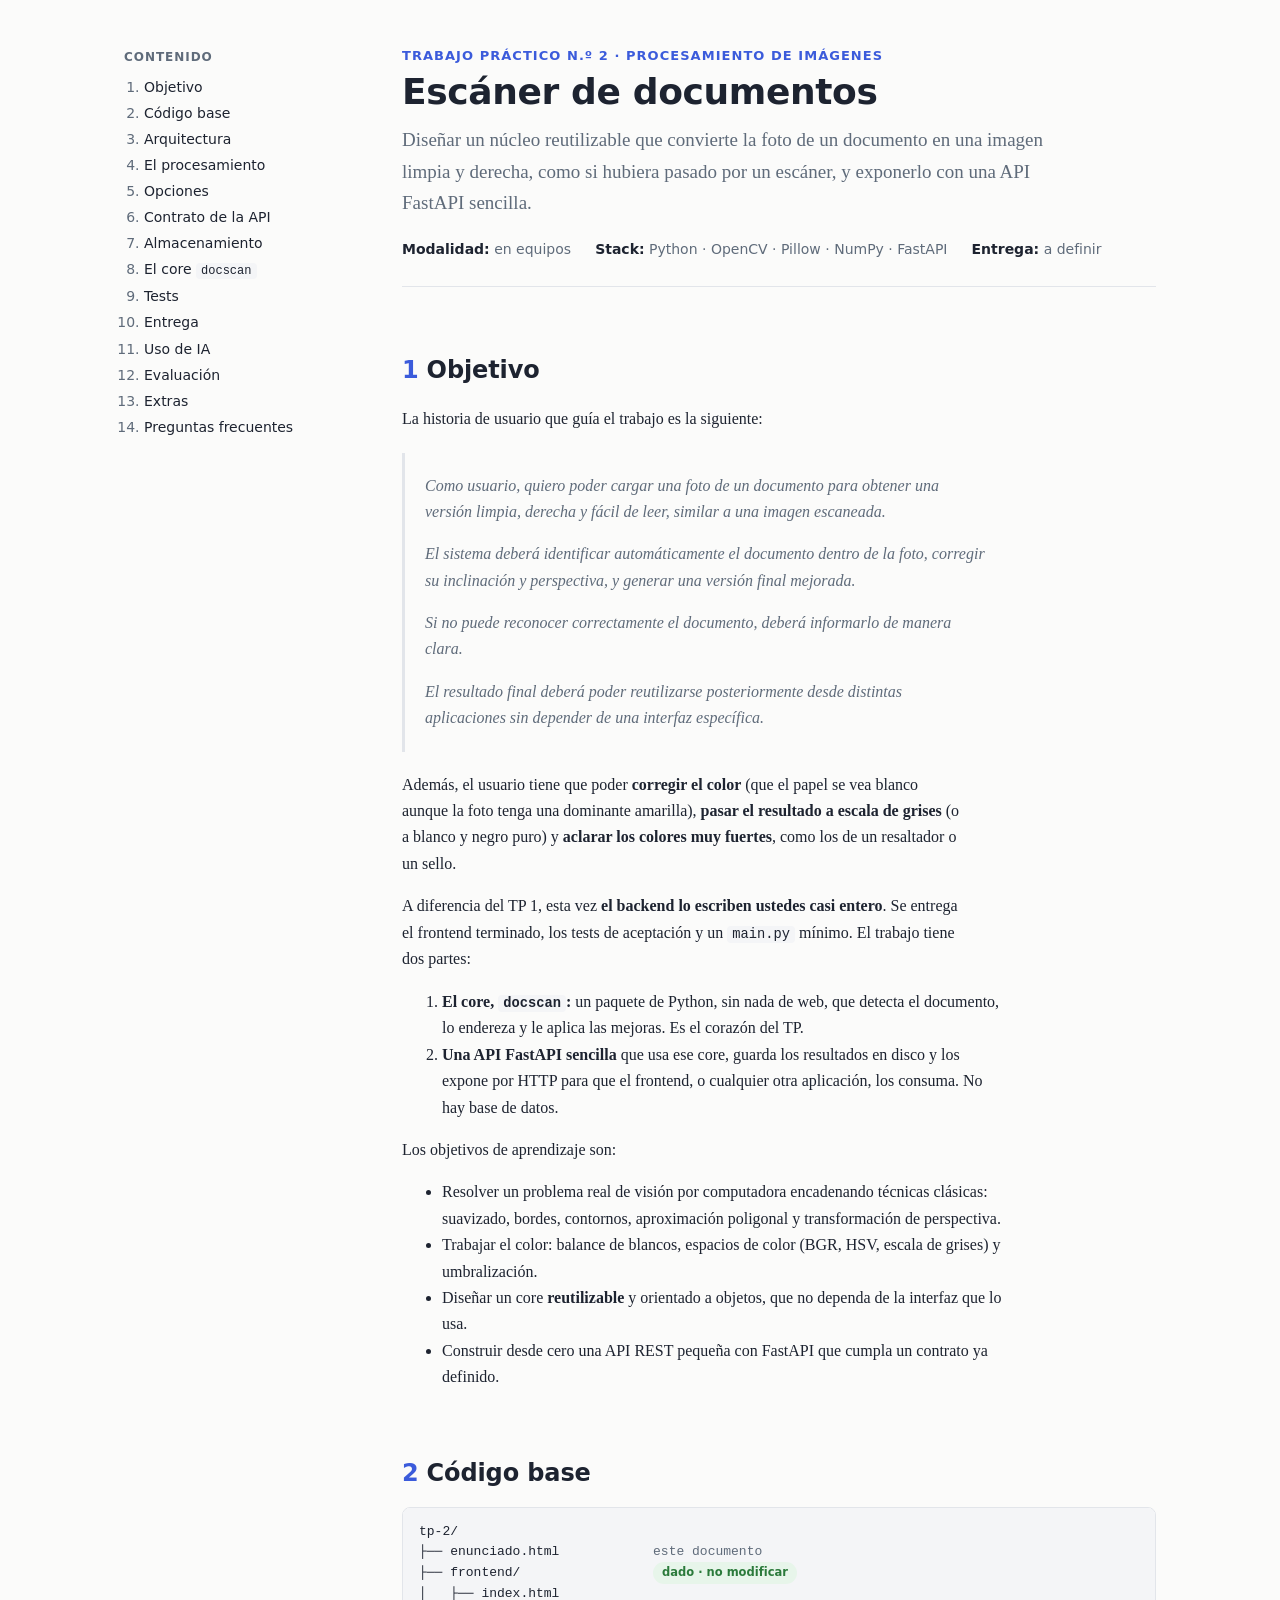
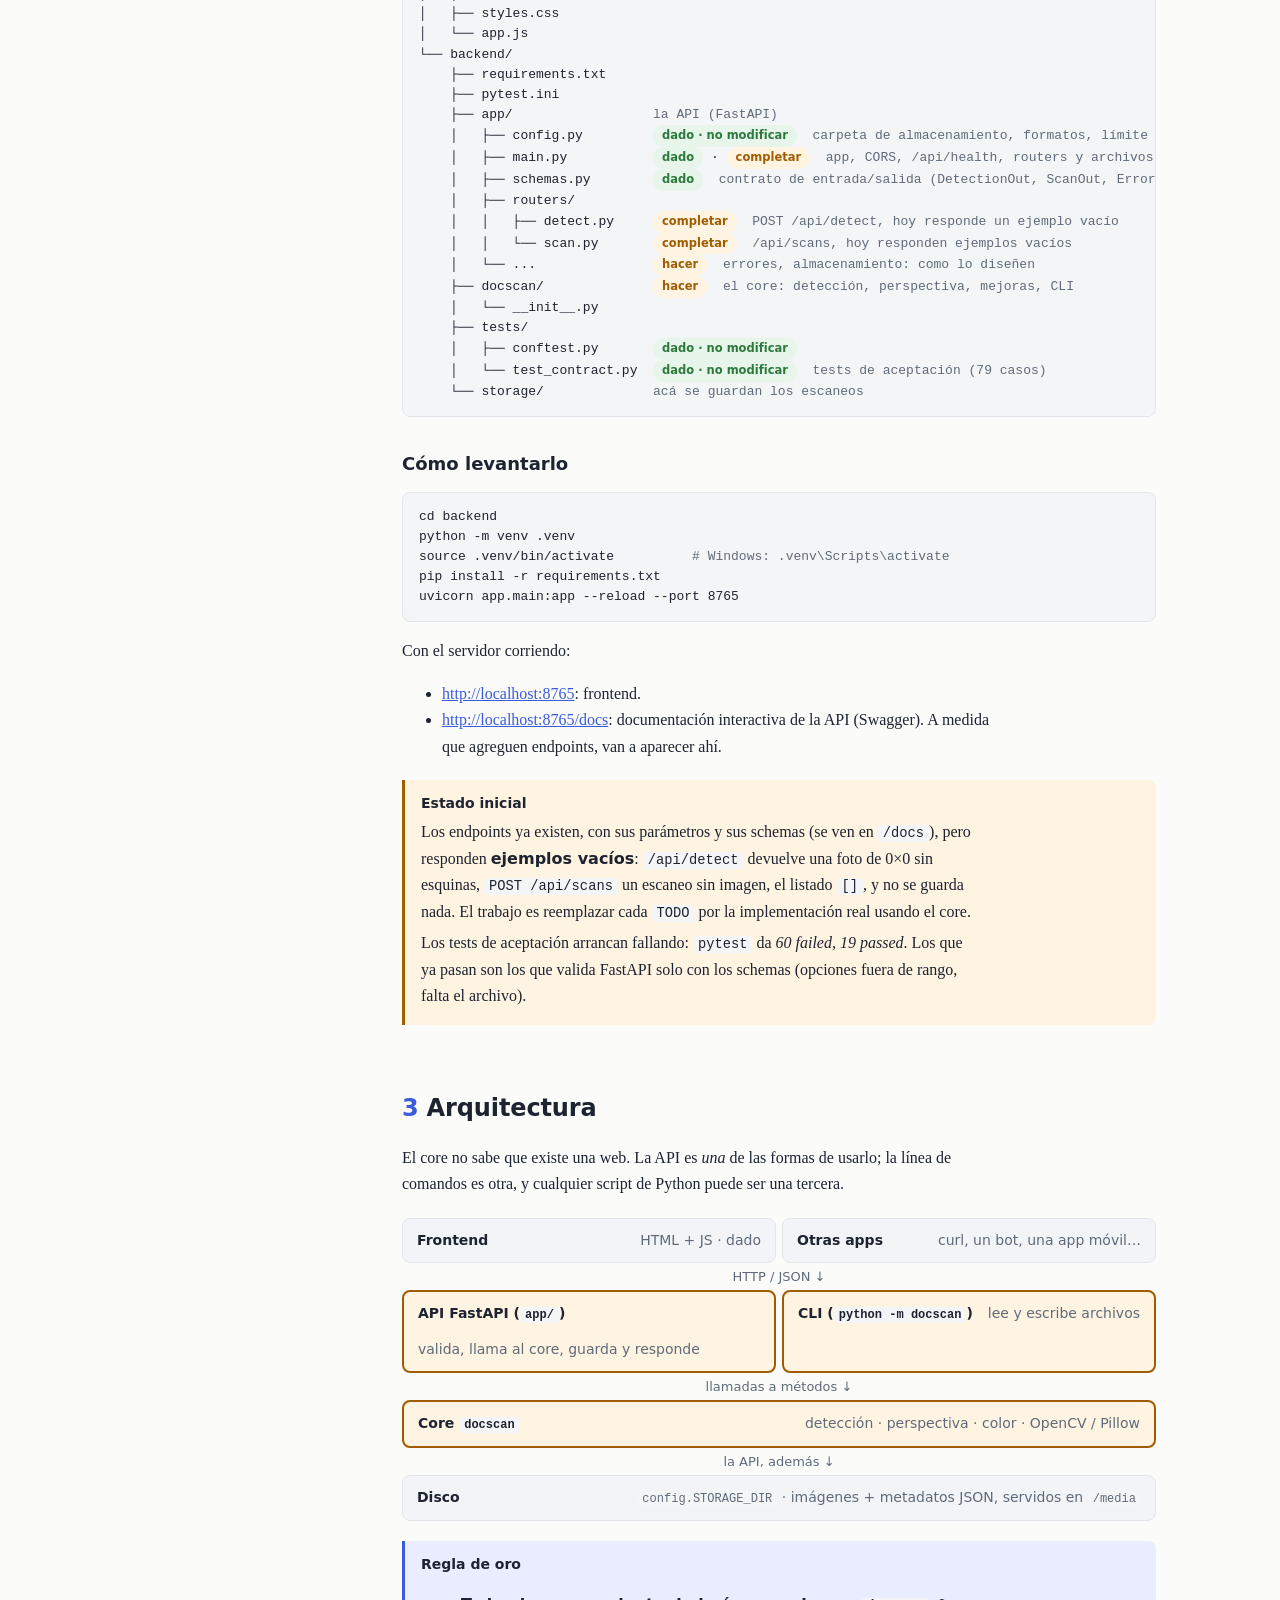
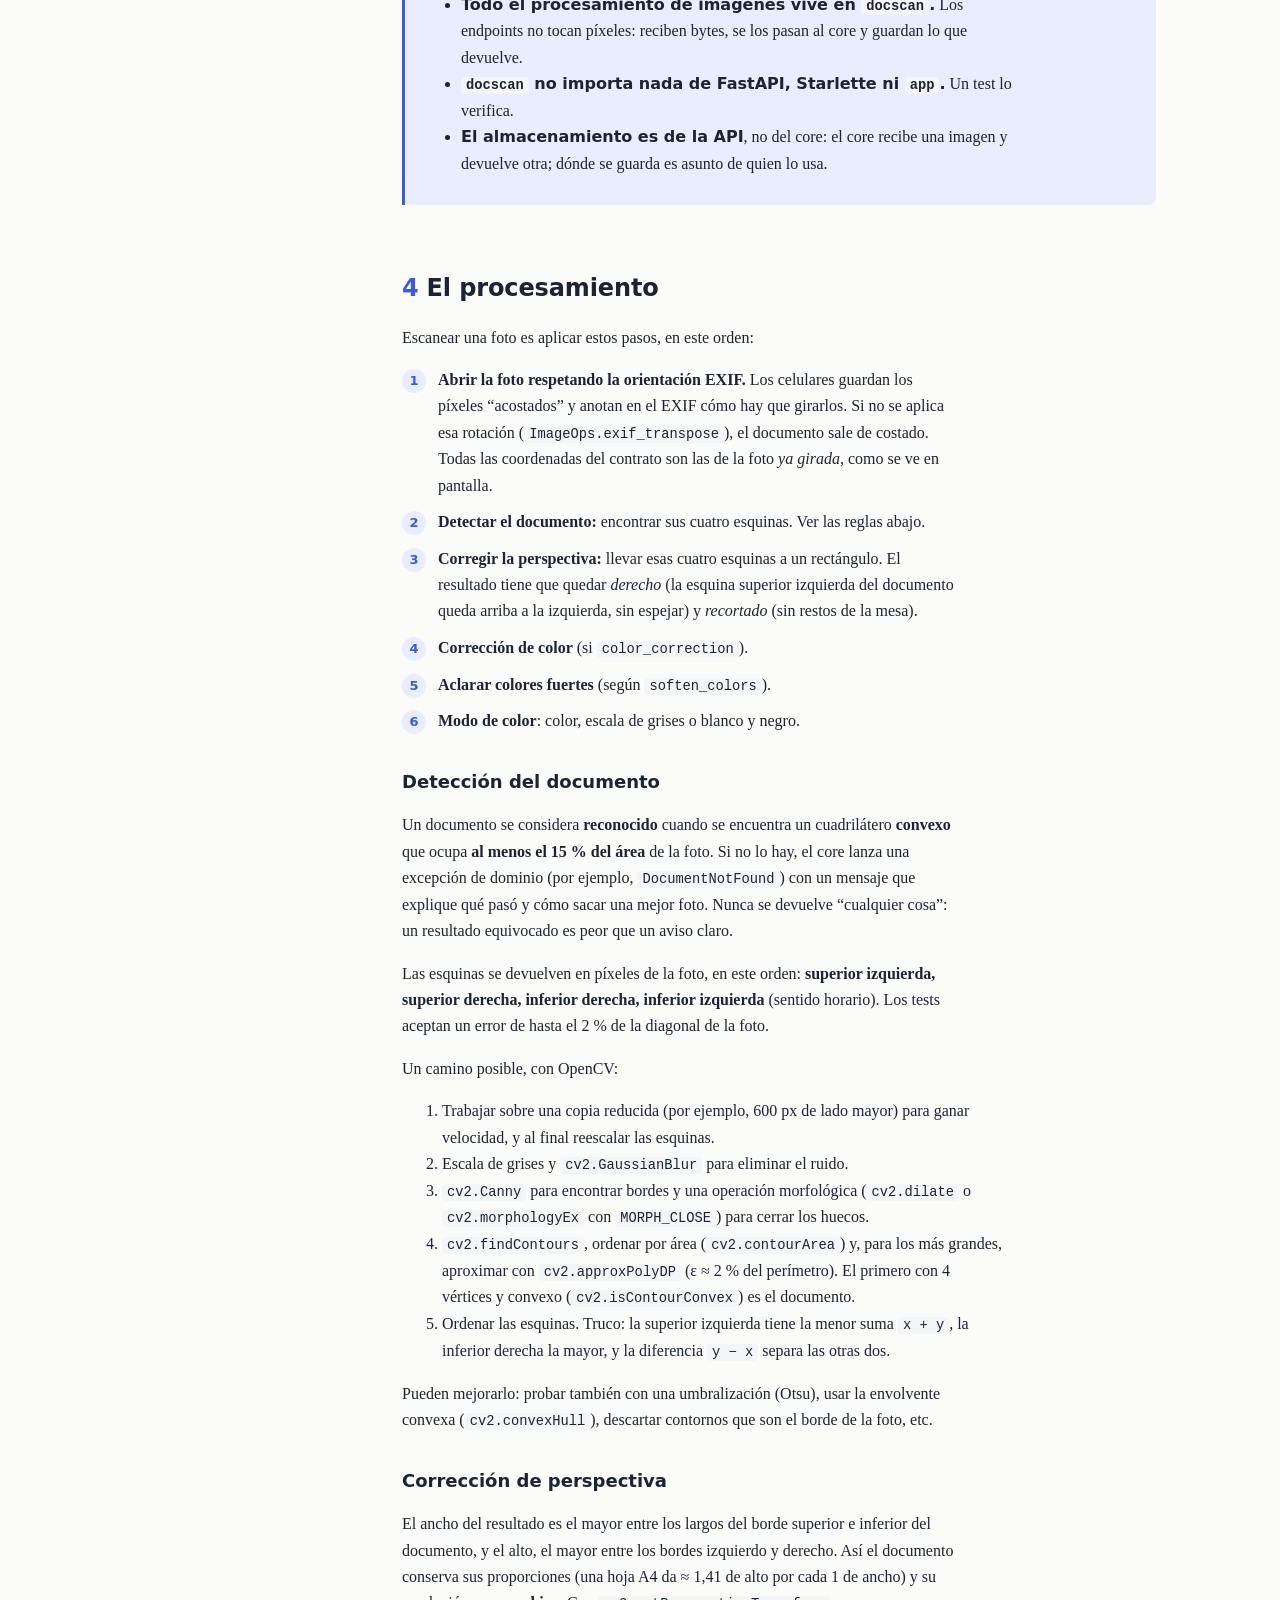
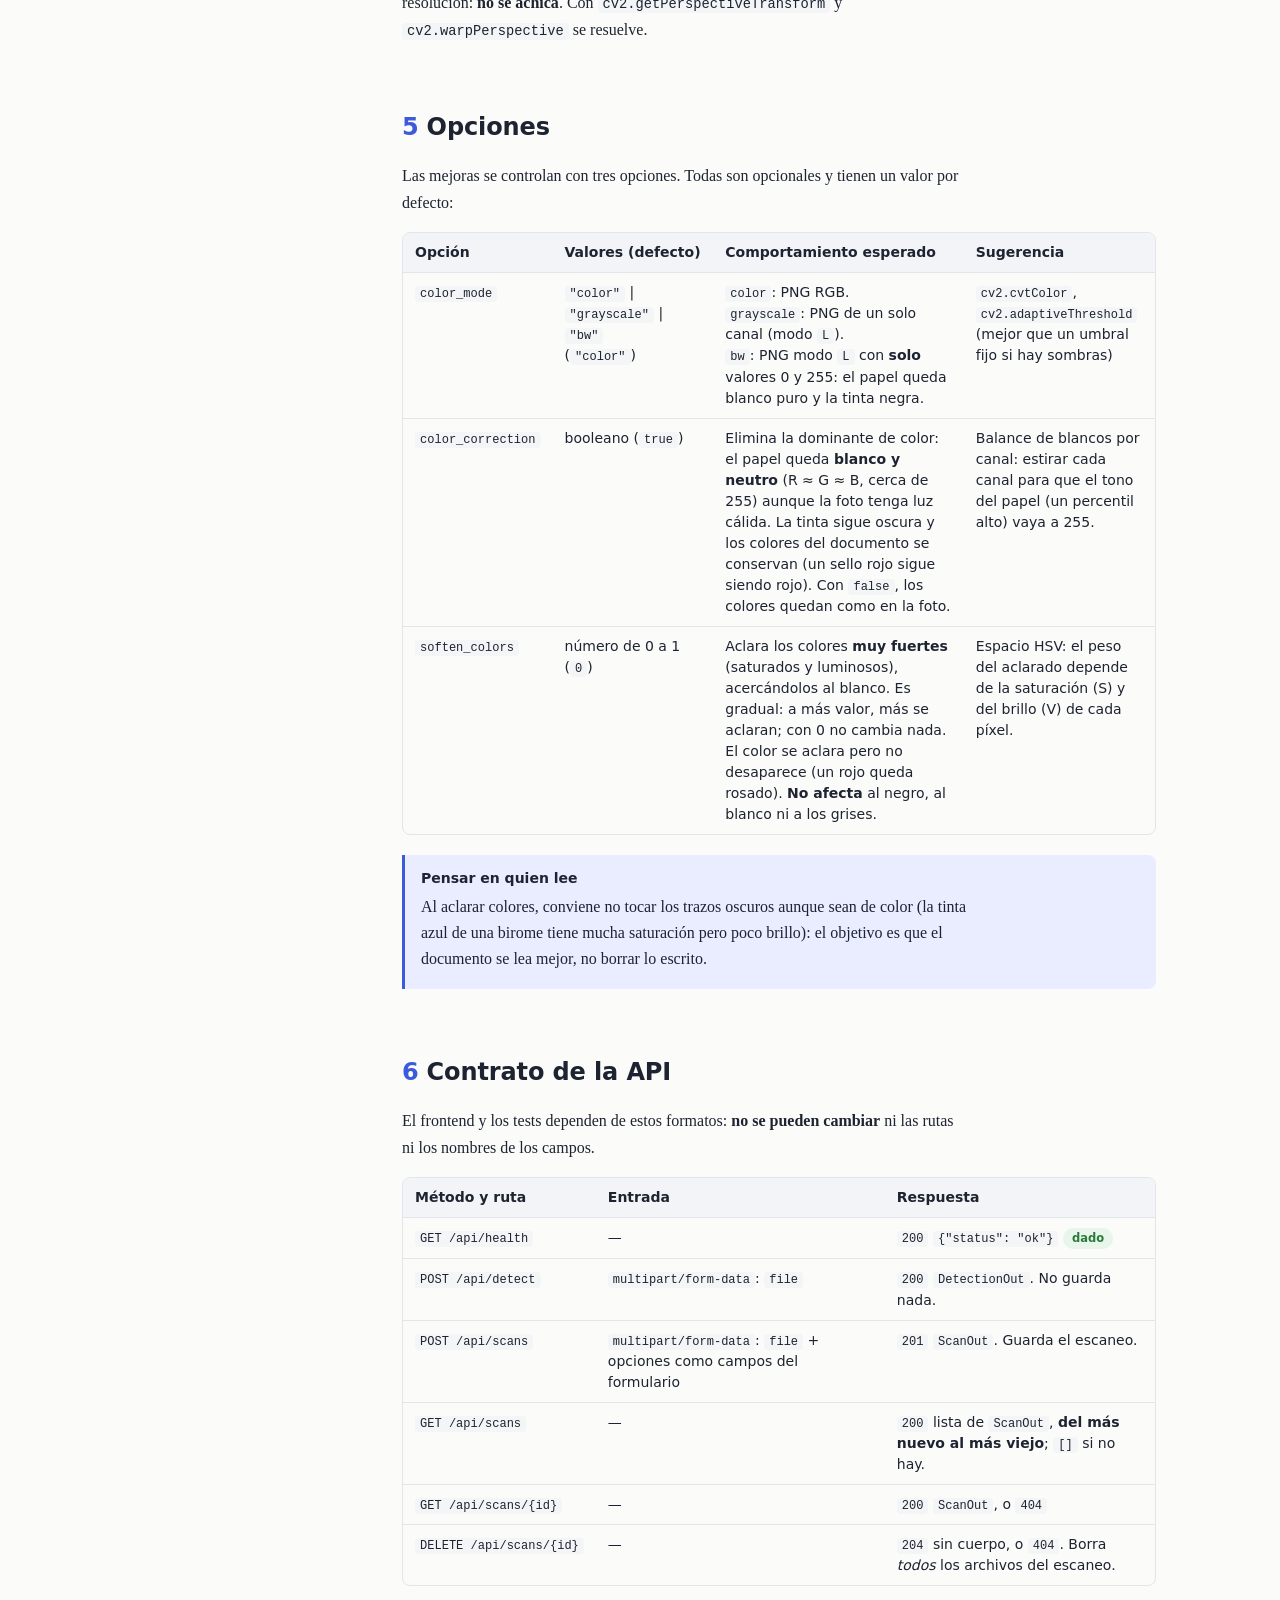
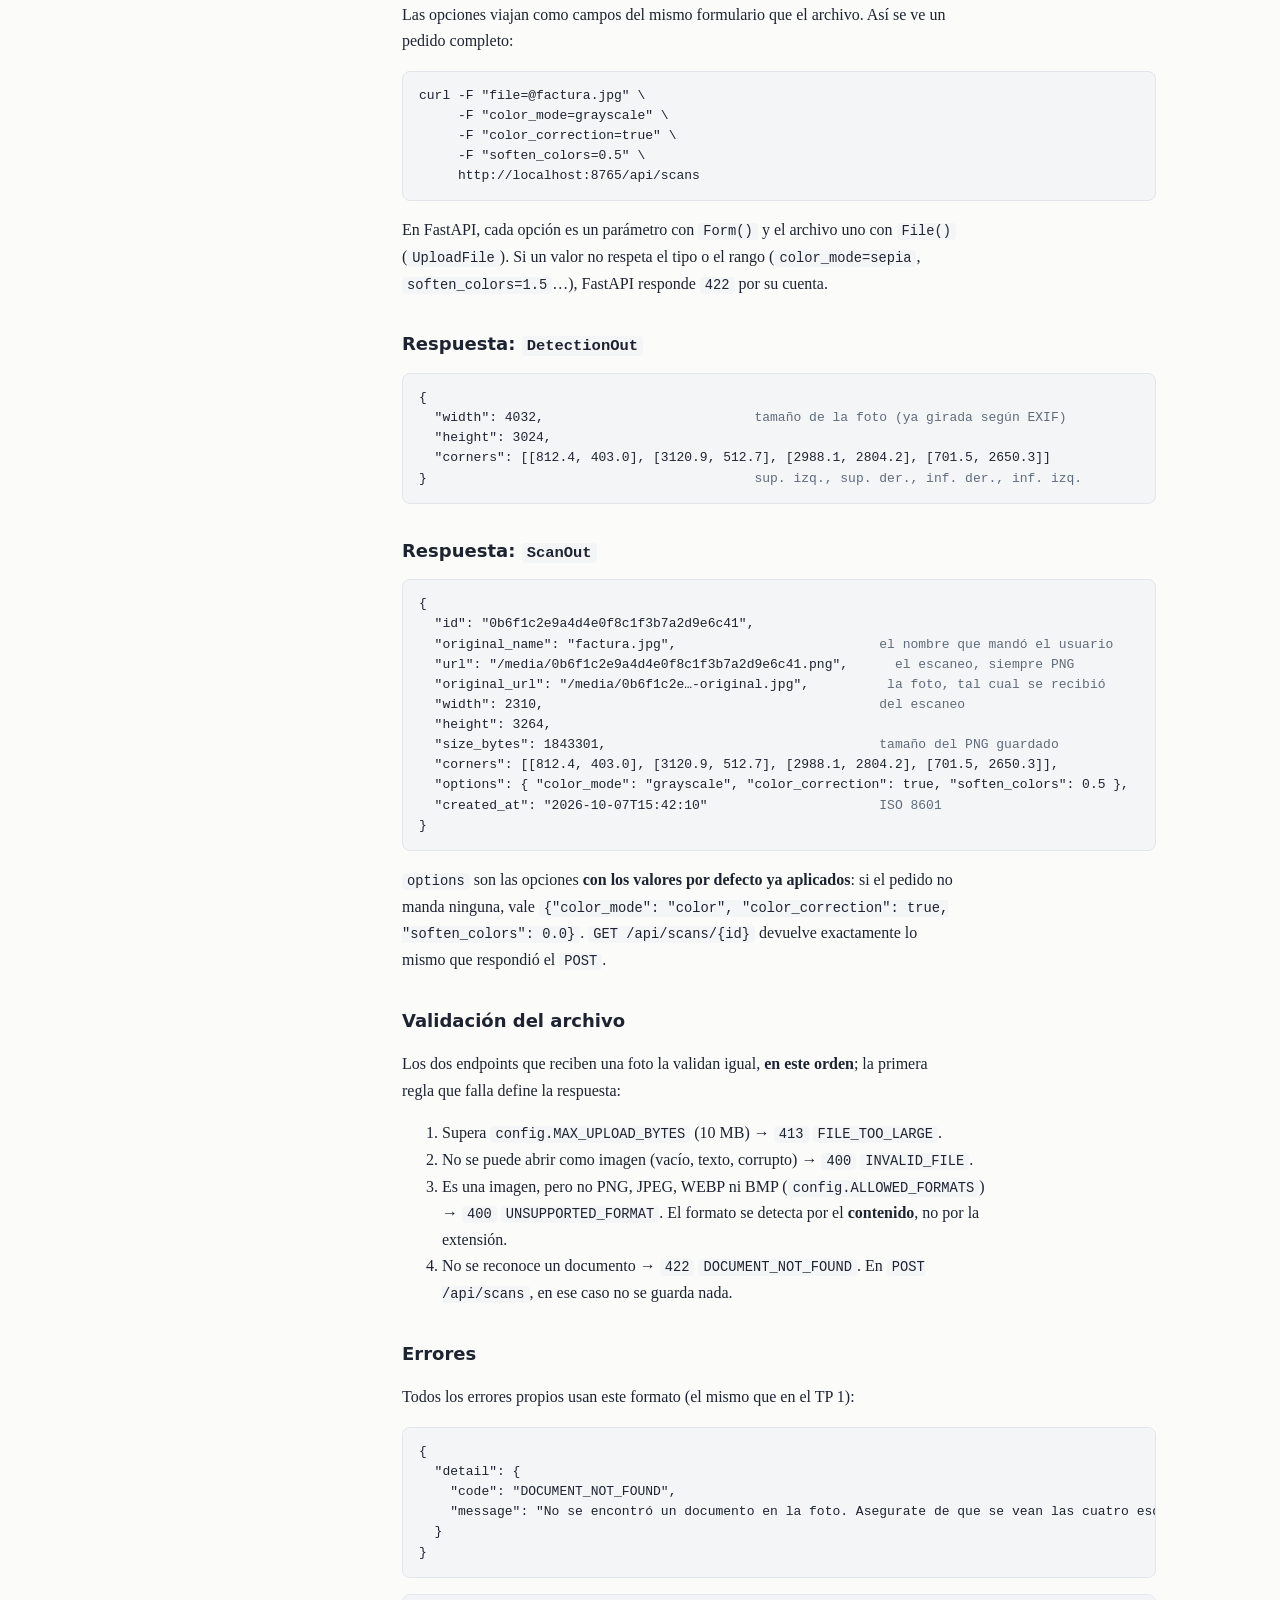
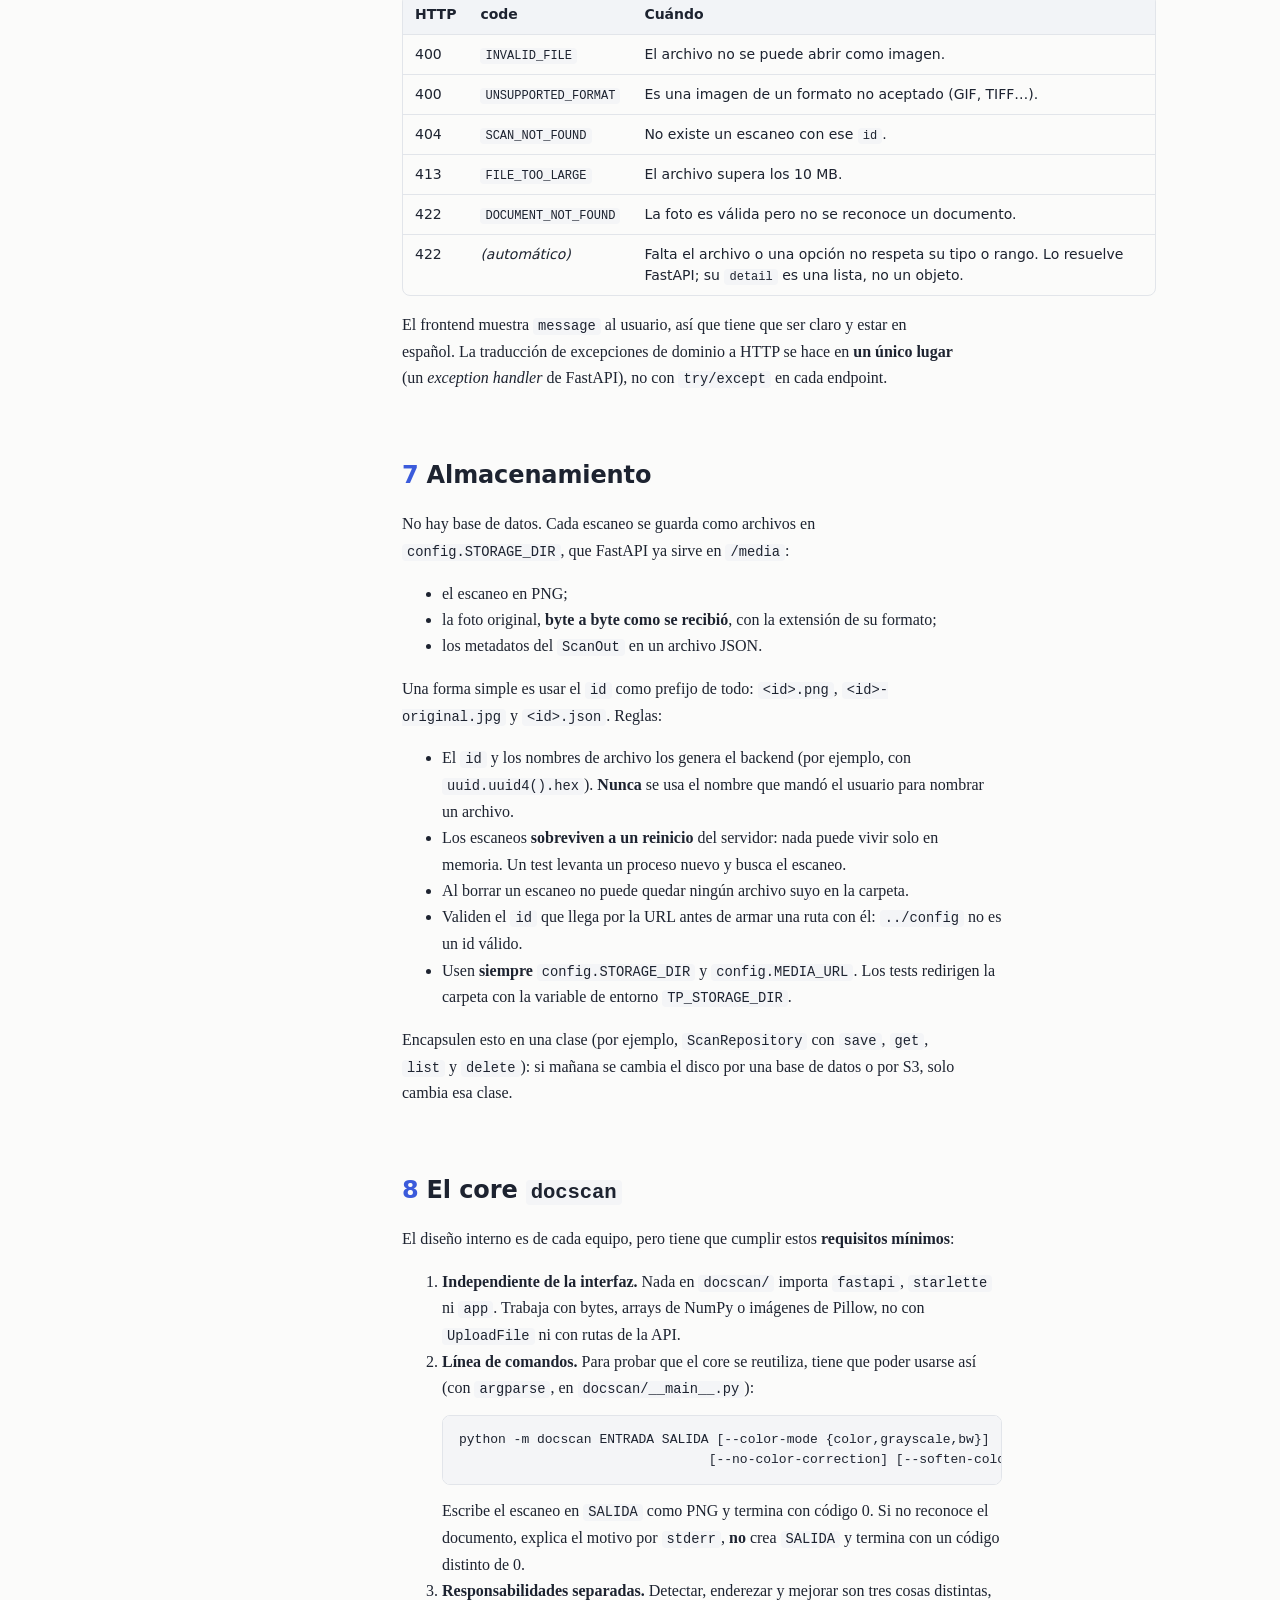
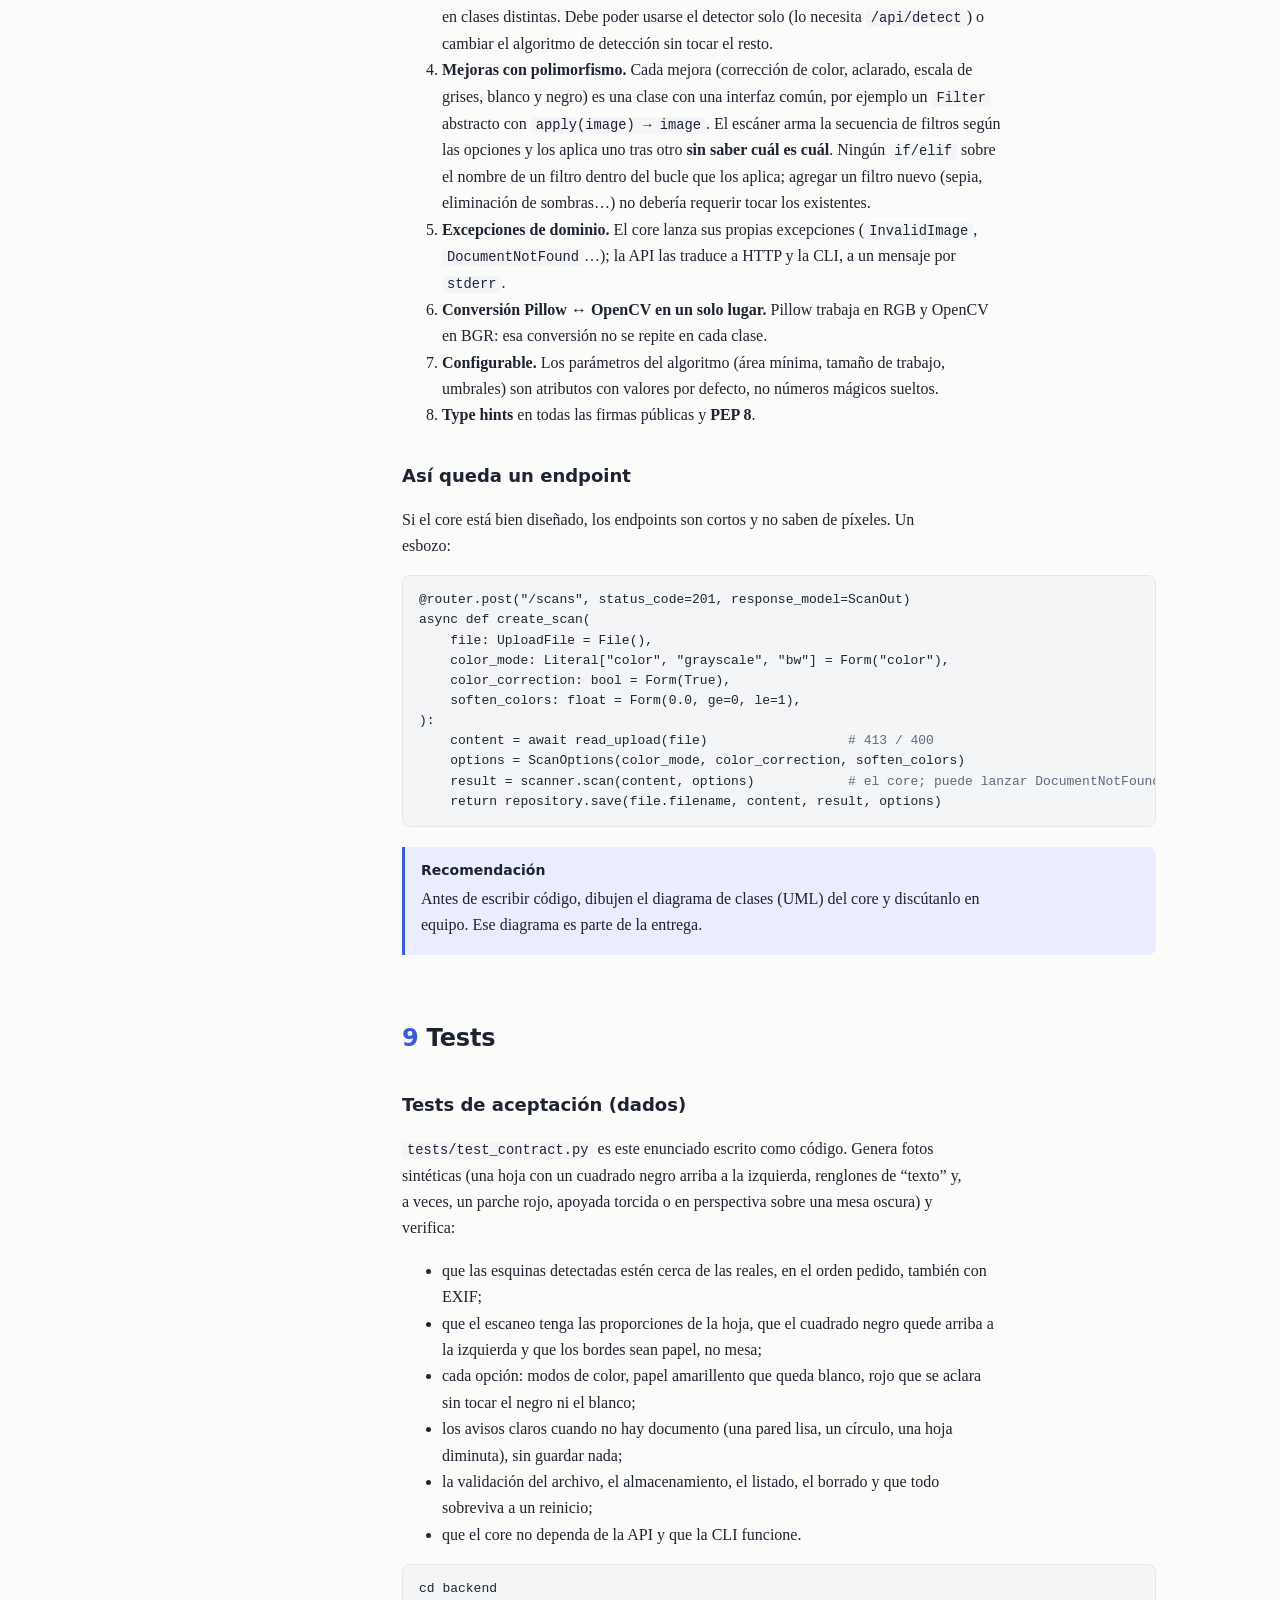
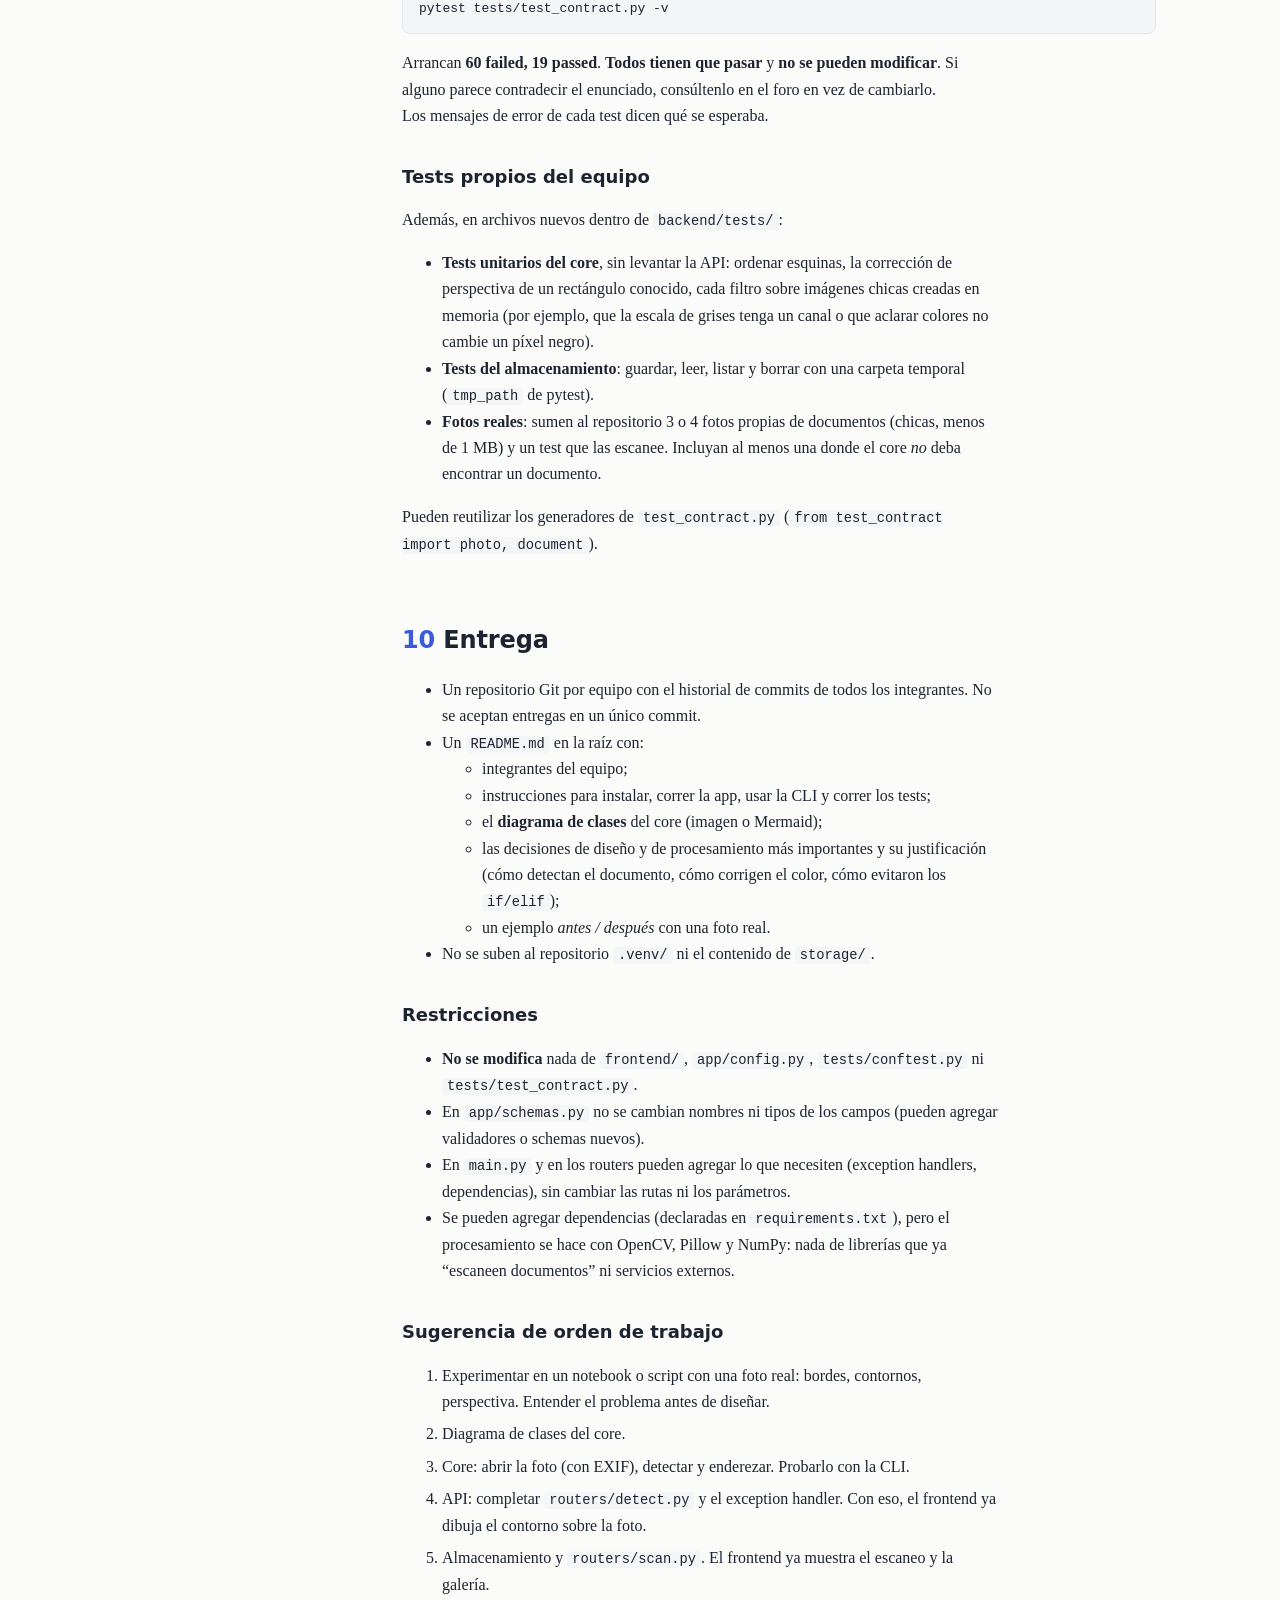
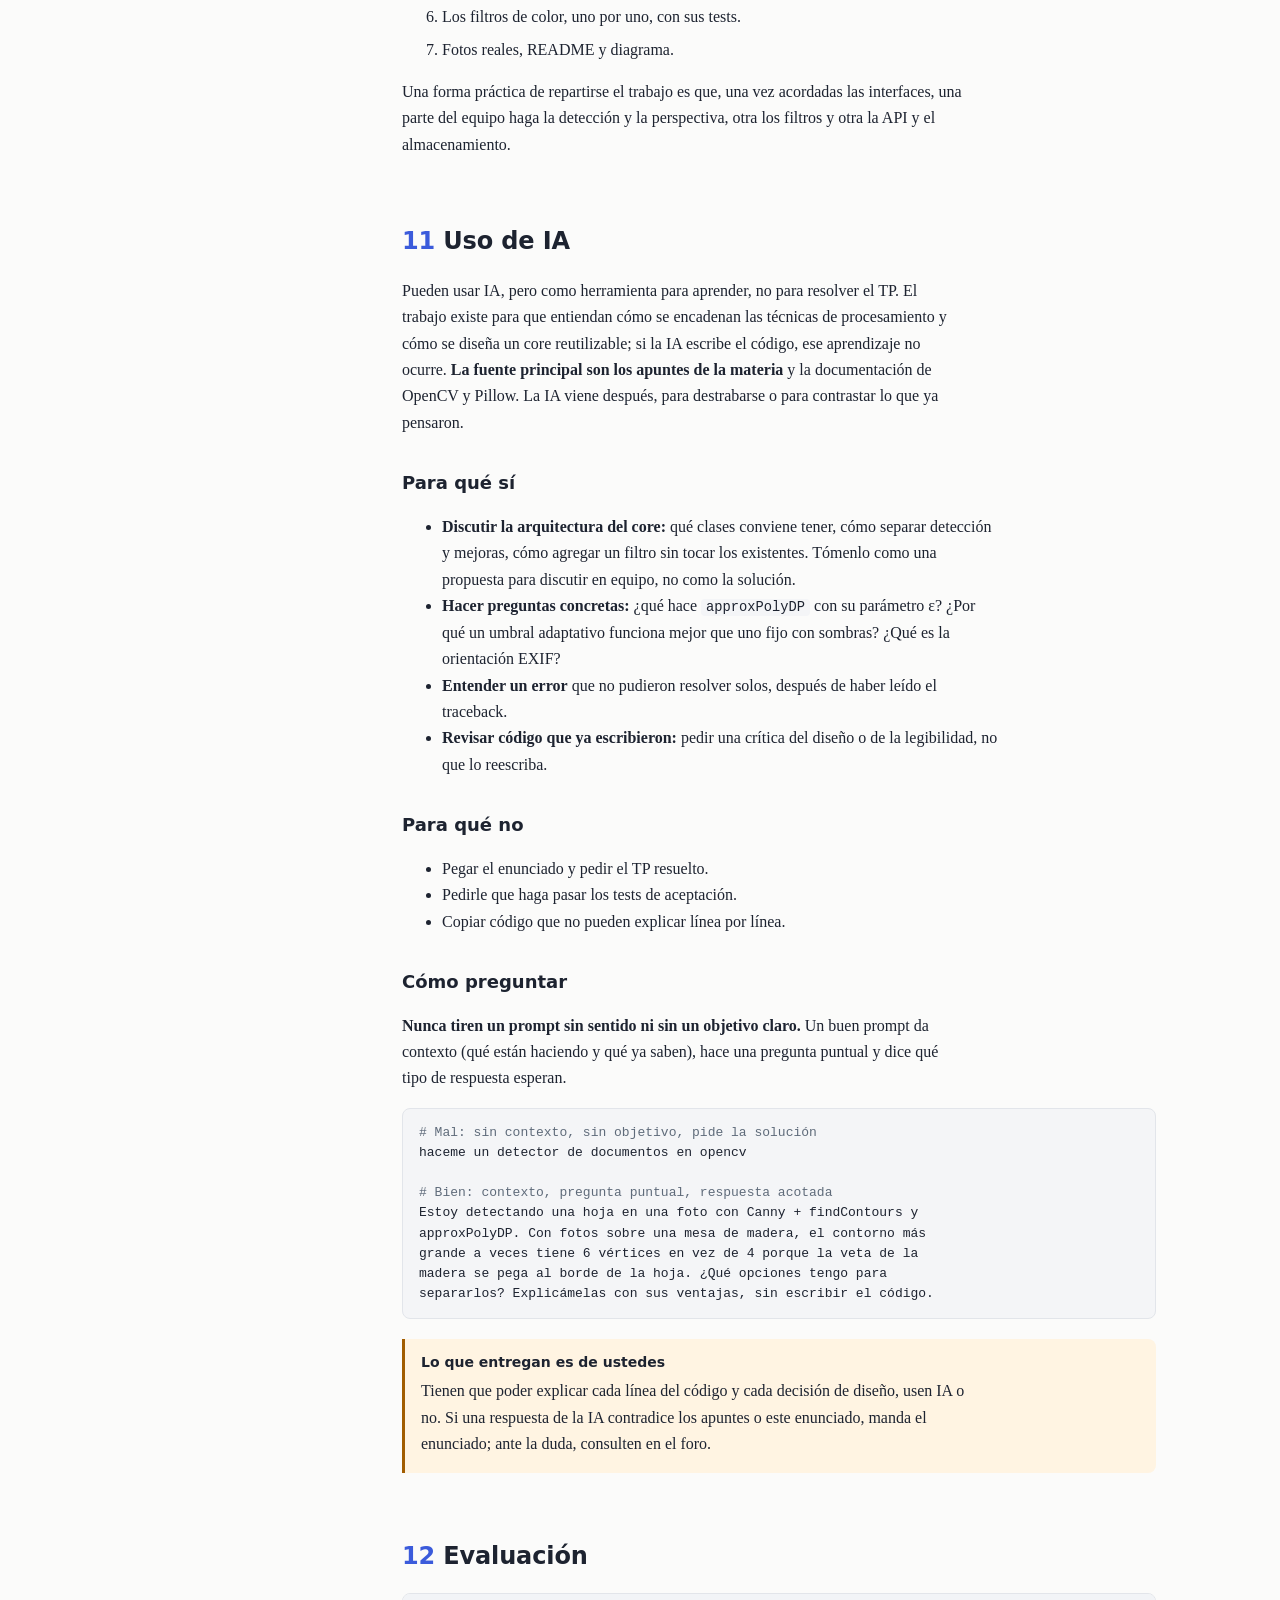
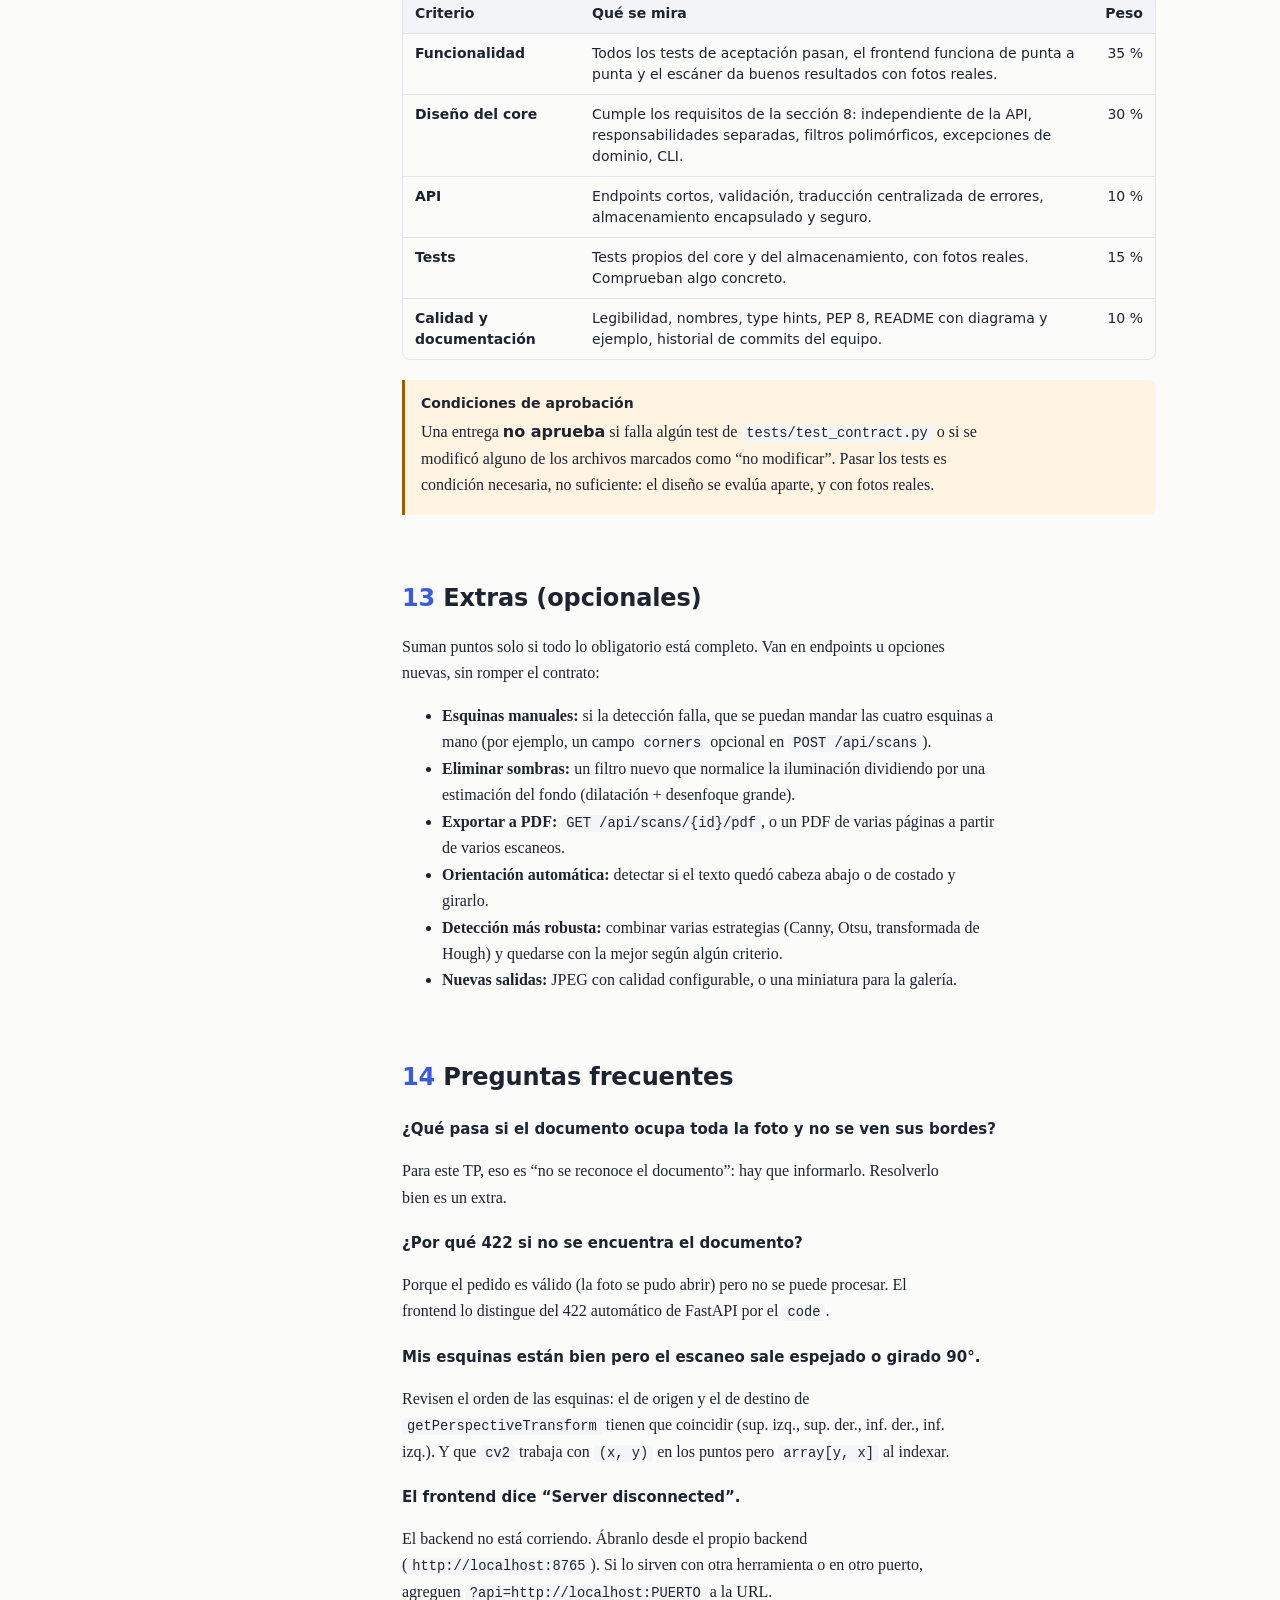
==== tp-2/enunciado.html @ 0a956e3c "Tp 2" ====
<!doctype html>
<html lang="es">
<head>
<meta charset="utf-8">
<meta name="viewport" content="width=device-width, initial-scale=1">
<title>TP 2 — Escáner de documentos</title>
<style>
  :root {
    --bg: #fbfbfa; --fg: #1d2330; --muted: #5f6b7a; --border: #e2e5ea; --soft: #f2f4f7;
    --accent: #3b5bdb; --accent-soft: #e9edff; --warn: #a15c00; --warn-soft: #fff4e2;
    --ok: #2b7a3b; --ok-soft: #e7f5ea; --code-bg: #f4f5f7;
    --mono: ui-monospace, SFMono-Regular, Menlo, Consolas, monospace;
    color-scheme: light;
  }
  @media (prefers-color-scheme: dark) {
    :root {
      --bg: #12151b; --fg: #e5e8ee; --muted: #9aa4b3; --border: #2a303b; --soft: #1a1f28;
      --accent: #7c96ff; --accent-soft: #212a47; --warn: #ffb057; --warn-soft: #33260f;
      --ok: #6fd08a; --ok-soft: #173020; --code-bg: #1a1f28;
      color-scheme: dark;
    }
  }
  * { box-sizing: border-box; }
  body { margin: 0; background: var(--bg); color: var(--fg); font: 16px/1.65 Georgia, "Iowan Old Style", "Times New Roman", serif; }
  h1, h2, h3, h4, nav, table, .tag, .callout strong, .caja, .meta { font-family: system-ui, -apple-system, "Segoe UI", Roboto, sans-serif; }
  .contenedor { display: grid; grid-template-columns: 230px minmax(0, 760px); gap: 48px; max-width: 1080px; margin: 0 auto; padding: 48px 24px 96px; }
  @media (max-width: 900px) { .contenedor { grid-template-columns: 1fr; gap: 24px; } nav.indice { position: static !important; } }

  nav.indice { position: sticky; top: 24px; align-self: start; font-size: 14px; }
  nav.indice strong { display: block; font-size: 12px; letter-spacing: .08em; text-transform: uppercase; color: var(--muted); margin-bottom: 8px; }
  nav.indice ol { margin: 0; padding-left: 20px; }
  nav.indice li { margin: 3px 0; color: var(--muted); }
  nav.indice a { color: var(--fg); text-decoration: none; }
  nav.indice a:hover { color: var(--accent); }

  header.portada { border-bottom: 1px solid var(--border); padding-bottom: 24px; margin-bottom: 8px; }
  .materia { font: 600 13px system-ui, sans-serif; letter-spacing: .08em; text-transform: uppercase; color: var(--accent); }
  h1 { font-size: 36px; line-height: 1.15; margin: 8px 0 12px; letter-spacing: -.01em; }
  .bajada { font-size: 19px; color: var(--muted); margin: 0 0 20px; }
  .meta { display: flex; flex-wrap: wrap; gap: 8px 24px; font-size: 14px; color: var(--muted); }
  .meta b { color: var(--fg); font-weight: 600; }

  h2 { font-size: 24px; margin: 56px 0 12px; padding-top: 8px; letter-spacing: -.005em; }
  h2 .n { color: var(--accent); margin-right: 8px; }
  h3 { font-size: 18px; margin: 32px 0 8px; }
  h4 { font-size: 15px; margin: 20px 0 6px; }
  p, li { max-width: 70ch; }
  a { color: var(--accent); }
  code { font-family: var(--mono); font-size: .86em; background: var(--code-bg); padding: 1px 5px; border-radius: 4px; }
  pre { font-family: var(--mono); font-size: 13px; line-height: 1.55; background: var(--code-bg); border: 1px solid var(--border); border-radius: 8px; padding: 14px 16px; overflow-x: auto; }
  pre code { background: none; padding: 0; font-size: inherit; }
  .c { color: var(--muted); }

  .tabla { overflow-x: auto; margin: 16px 0; border: 1px solid var(--border); border-radius: 8px; }
  table { border-collapse: collapse; width: 100%; font-size: 14px; line-height: 1.5; }
  th, td { text-align: left; padding: 9px 12px; border-bottom: 1px solid var(--border); vertical-align: top; }
  th { background: var(--soft); font-weight: 600; white-space: nowrap; }
  tr:last-child td { border-bottom: none; }
  td code { white-space: nowrap; }
  td.num { font-variant-numeric: tabular-nums; text-align: right; }

  .callout { border-left: 3px solid var(--accent); background: var(--accent-soft); padding: 12px 16px; border-radius: 0 8px 8px 0; margin: 20px 0; }
  .callout.warn { border-color: var(--warn); background: var(--warn-soft); }
  .callout.ok { border-color: var(--ok); background: var(--ok-soft); }
  .callout > strong { display: block; font-size: 14px; margin-bottom: 2px; }
  .callout p { margin: 4px 0; }

  .tag { display: inline-block; font-size: 11.5px; font-weight: 600; padding: 1px 8px; border-radius: 999px; background: var(--soft); border: 1px solid var(--border); color: var(--muted); white-space: nowrap; }
  .tag.dado { background: var(--ok-soft); color: var(--ok); border-color: transparent; }
  .tag.hacer { background: var(--warn-soft); color: var(--warn); border-color: transparent; }

  .capas { display: flex; flex-direction: column; gap: 6px; margin: 20px 0; }
  .caja { border: 1px solid var(--border); border-radius: 8px; padding: 10px 14px; background: var(--soft); font-size: 14px; display: flex; justify-content: space-between; gap: 12px; flex-wrap: wrap; }
  .caja b { font-weight: 600; }
  .caja.core { border: 2px solid var(--warn); background: var(--warn-soft); }
  .caja span { color: var(--muted); }
  .flecha { text-align: center; color: var(--muted); font: 13px system-ui, sans-serif; }
  .fila { display: grid; grid-template-columns: 1fr 1fr; gap: 6px; }
  @media (max-width: 560px) { .fila { grid-template-columns: 1fr; } }

  .pasos { counter-reset: paso; list-style: none; padding-left: 0; }
  .pasos li { position: relative; padding-left: 36px; margin: 10px 0; }
  .pasos li::before { counter-increment: paso; content: counter(paso); position: absolute; left: 0; top: 2px; width: 24px; height: 24px; border-radius: 50%; background: var(--accent-soft); color: var(--accent); font: 600 13px/24px system-ui, sans-serif; text-align: center; }
  blockquote { margin: 20px 0; padding: 4px 20px; border-left: 3px solid var(--border); color: var(--muted); font-style: italic; }
  ol.hitos li { margin-bottom: 6px; }
  footer { margin-top: 64px; padding-top: 16px; border-top: 1px solid var(--border); color: var(--muted); font-size: 14px; }
  @media print { nav.indice { display: none; } .contenedor { display: block; } body { font-size: 12pt; } }
</style>
</head>
<body>
<div class="contenedor">

<nav class="indice" aria-label="Índice">
  <strong>Contenido</strong>
  <ol>
    <li><a href="#objetivo">Objetivo</a></li>
    <li><a href="#codigo-base">Código base</a></li>
    <li><a href="#arquitectura">Arquitectura</a></li>
    <li><a href="#procesamiento">El procesamiento</a></li>
    <li><a href="#opciones">Opciones</a></li>
    <li><a href="#contrato">Contrato de la API</a></li>
    <li><a href="#almacenamiento">Almacenamiento</a></li>
    <li><a href="#core">El core <code>docscan</code></a></li>
    <li><a href="#tests">Tests</a></li>
    <li><a href="#entrega">Entrega</a></li>
    <li><a href="#ia">Uso de IA</a></li>
    <li><a href="#evaluacion">Evaluación</a></li>
    <li><a href="#extras">Extras</a></li>
    <li><a href="#faq">Preguntas frecuentes</a></li>
  </ol>
</nav>

<main>
<header class="portada">
  <div class="materia">Trabajo Práctico N.º 2 · Procesamiento de imágenes</div>
  <h1>Escáner de documentos</h1>
  <p class="bajada">Diseñar un núcleo reutilizable que convierte la foto de un documento en una imagen limpia y derecha, como si hubiera pasado por un escáner, y exponerlo con una API FastAPI sencilla.</p>
  <div class="meta">
    <span><b>Modalidad:</b> en equipos</span>
    <span><b>Stack:</b> Python · OpenCV · Pillow · NumPy · FastAPI</span>
    <span><b>Entrega:</b> a definir</span>
  </div>
</header>

<!-- ===================================================================== -->
<h2 id="objetivo"><span class="n">1</span>Objetivo</h2>
<p>La historia de usuario que guía el trabajo es la siguiente:</p>
<blockquote>
  <p>Como usuario, quiero poder cargar una foto de un documento para obtener una versión limpia, derecha y fácil de leer, similar a una imagen escaneada.</p>
  <p>El sistema deberá identificar automáticamente el documento dentro de la foto, corregir su inclinación y perspectiva, y generar una versión final mejorada.</p>
  <p>Si no puede reconocer correctamente el documento, deberá informarlo de manera clara.</p>
  <p>El resultado final deberá poder reutilizarse posteriormente desde distintas aplicaciones sin depender de una interfaz específica.</p>
</blockquote>
<p>Además, el usuario tiene que poder <strong>corregir el color</strong> (que el papel se vea blanco aunque la foto tenga una dominante amarilla), <strong>pasar el resultado a escala de grises</strong> (o a blanco y negro puro) y <strong>aclarar los colores muy fuertes</strong>, como los de un resaltador o un sello.</p>

<p>A diferencia del TP 1, esta vez <strong>el backend lo escriben ustedes casi entero</strong>. Se entrega el frontend terminado, los tests de aceptación y un <code>main.py</code> mínimo. El trabajo tiene dos partes:</p>
<ol>
  <li><strong>El core, <code>docscan</code>:</strong> un paquete de Python, sin nada de web, que detecta el documento, lo endereza y le aplica las mejoras. Es el corazón del TP.</li>
  <li><strong>Una API FastAPI sencilla</strong> que usa ese core, guarda los resultados en disco y los expone por HTTP para que el frontend, o cualquier otra aplicación, los consuma. No hay base de datos.</li>
</ol>
<p>Los objetivos de aprendizaje son:</p>
<ul>
  <li>Resolver un problema real de visión por computadora encadenando técnicas clásicas: suavizado, bordes, contornos, aproximación poligonal y transformación de perspectiva.</li>
  <li>Trabajar el color: balance de blancos, espacios de color (BGR, HSV, escala de grises) y umbralización.</li>
  <li>Diseñar un core <strong>reutilizable</strong> y orientado a objetos, que no dependa de la interfaz que lo usa.</li>
  <li>Construir desde cero una API REST pequeña con FastAPI que cumpla un contrato ya definido.</li>
</ul>

<!-- ===================================================================== -->
<h2 id="codigo-base"><span class="n">2</span>Código base</h2>
<pre><code>tp-2/
├── enunciado.html            <span class="c">este documento</span>
├── frontend/                 <span class="tag dado">dado · no modificar</span>
│   ├── index.html
│   ├── styles.css
│   └── app.js
└── backend/
    ├── requirements.txt
    ├── pytest.ini
    ├── app/                  <span class="c">la API (FastAPI)</span>
    │   ├── config.py         <span class="tag dado">dado · no modificar</span>  <span class="c">carpeta de almacenamiento, formatos, límite de tamaño</span>
    │   ├── main.py           <span class="tag dado">dado</span> · <span class="tag hacer">completar</span>  <span class="c">app, CORS, /api/health, routers y archivos estáticos</span>
    │   ├── schemas.py        <span class="tag dado">dado</span>  <span class="c">contrato de entrada/salida (DetectionOut, ScanOut, ErrorOut)</span>
    │   ├── routers/
    │   │   ├── detect.py     <span class="tag hacer">completar</span>  <span class="c">POST /api/detect, hoy responde un ejemplo vacío</span>
    │   │   └── scan.py       <span class="tag hacer">completar</span>  <span class="c">/api/scans, hoy responden ejemplos vacíos</span>
    │   └── ...               <span class="tag hacer">hacer</span>  <span class="c">errores, almacenamiento: como lo diseñen</span>
    ├── docscan/              <span class="tag hacer">hacer</span>  <span class="c">el core: detección, perspectiva, mejoras, CLI</span>
    │   └── __init__.py
    ├── tests/
    │   ├── conftest.py       <span class="tag dado">dado · no modificar</span>
    │   └── test_contract.py  <span class="tag dado">dado · no modificar</span>  <span class="c">tests de aceptación (79 casos)</span>
    └── storage/              <span class="c">acá se guardan los escaneos</span></code></pre>

<h3>Cómo levantarlo</h3>
<pre><code>cd backend
python -m venv .venv
source .venv/bin/activate          <span class="c"># Windows: .venv\Scripts\activate</span>
pip install -r requirements.txt
uvicorn app.main:app --reload --port 8765</code></pre>
<p>Con el servidor corriendo:</p>
<ul>
  <li><a href="http://localhost:8765">http://localhost:8765</a>: frontend.</li>
  <li><a href="http://localhost:8765/docs">http://localhost:8765/docs</a>: documentación interactiva de la API (Swagger). A medida que agreguen endpoints, van a aparecer ahí.</li>
</ul>

<div class="callout warn">
  <strong>Estado inicial</strong>
  <p>Los endpoints ya existen, con sus parámetros y sus schemas (se ven en <code>/docs</code>), pero responden <strong>ejemplos vacíos</strong>: <code>/api/detect</code> devuelve una foto de 0×0 sin esquinas, <code>POST /api/scans</code> un escaneo sin imagen, el listado <code>[]</code>, y no se guarda nada. El trabajo es reemplazar cada <code>TODO</code> por la implementación real usando el core.</p>
  <p>Los tests de aceptación arrancan fallando: <code>pytest</code> da <em>60 failed, 19 passed</em>. Los que ya pasan son los que valida FastAPI solo con los schemas (opciones fuera de rango, falta el archivo).</p>
</div>

<!-- ===================================================================== -->
<h2 id="arquitectura"><span class="n">3</span>Arquitectura</h2>
<p>El core no sabe que existe una web. La API es <em>una</em> de las formas de usarlo; la línea de comandos es otra, y cualquier script de Python puede ser una tercera.</p>

<div class="capas" role="img" aria-label="Diagrama: el frontend y otras apps usan la API por HTTP; la API y la línea de comandos usan el core docscan; la API guarda en disco">
  <div class="fila">
    <div class="caja"><b>Frontend</b><span>HTML + JS · dado</span></div>
    <div class="caja"><b>Otras apps</b><span>curl, un bot, una app móvil…</span></div>
  </div>
  <div class="flecha">HTTP / JSON ↓</div>
  <div class="fila">
    <div class="caja core"><b>API FastAPI (<code>app/</code>)</b><span>valida, llama al core, guarda y responde</span></div>
    <div class="caja core"><b>CLI (<code>python -m docscan</code>)</b><span>lee y escribe archivos</span></div>
  </div>
  <div class="flecha">llamadas a métodos ↓</div>
  <div class="caja core"><b>Core <code>docscan</code></b><span>detección · perspectiva · color · OpenCV / Pillow</span></div>
  <div class="flecha">la API, además ↓</div>
  <div class="caja"><b>Disco</b><span><code>config.STORAGE_DIR</code> · imágenes + metadatos JSON, servidos en <code>/media</code></span></div>
</div>

<div class="callout">
  <strong>Regla de oro</strong>
  <ul>
    <li><strong>Todo el procesamiento de imágenes vive en <code>docscan</code>.</strong> Los endpoints no tocan píxeles: reciben bytes, se los pasan al core y guardan lo que devuelve.</li>
    <li><strong><code>docscan</code> no importa nada de FastAPI, Starlette ni <code>app</code>.</strong> Un test lo verifica.</li>
    <li><strong>El almacenamiento es de la API</strong>, no del core: el core recibe una imagen y devuelve otra; dónde se guarda es asunto de quien lo usa.</li>
  </ul>
</div>

<!-- ===================================================================== -->
<h2 id="procesamiento"><span class="n">4</span>El procesamiento</h2>
<p>Escanear una foto es aplicar estos pasos, en este orden:</p>
<ol class="pasos">
  <li><strong>Abrir la foto respetando la orientación EXIF.</strong> Los celulares guardan los píxeles “acostados” y anotan en el EXIF cómo hay que girarlos. Si no se aplica esa rotación (<code>ImageOps.exif_transpose</code>), el documento sale de costado. Todas las coordenadas del contrato son las de la foto <em>ya girada</em>, como se ve en pantalla.</li>
  <li><strong>Detectar el documento:</strong> encontrar sus cuatro esquinas. Ver las reglas abajo.</li>
  <li><strong>Corregir la perspectiva:</strong> llevar esas cuatro esquinas a un rectángulo. El resultado tiene que quedar <em>derecho</em> (la esquina superior izquierda del documento queda arriba a la izquierda, sin espejar) y <em>recortado</em> (sin restos de la mesa).</li>
  <li><strong>Corrección de color</strong> (si <code>color_correction</code>).</li>
  <li><strong>Aclarar colores fuertes</strong> (según <code>soften_colors</code>).</li>
  <li><strong>Modo de color</strong>: color, escala de grises o blanco y negro.</li>
</ol>

<h3>Detección del documento</h3>
<p>Un documento se considera <strong>reconocido</strong> cuando se encuentra un cuadrilátero <strong>convexo</strong> que ocupa <strong>al menos el 15&nbsp;% del área</strong> de la foto. Si no lo hay, el core lanza una excepción de dominio (por ejemplo, <code>DocumentNotFound</code>) con un mensaje que explique qué pasó y cómo sacar una mejor foto. Nunca se devuelve “cualquier cosa”: un resultado equivocado es peor que un aviso claro.</p>
<p>Las esquinas se devuelven en píxeles de la foto, en este orden: <strong>superior izquierda, superior derecha, inferior derecha, inferior izquierda</strong> (sentido horario). Los tests aceptan un error de hasta el 2&nbsp;% de la diagonal de la foto.</p>
<p>Un camino posible, con OpenCV:</p>
<ol>
  <li>Trabajar sobre una copia reducida (por ejemplo, 600&nbsp;px de lado mayor) para ganar velocidad, y al final reescalar las esquinas.</li>
  <li>Escala de grises y <code>cv2.GaussianBlur</code> para eliminar el ruido.</li>
  <li><code>cv2.Canny</code> para encontrar bordes y una operación morfológica (<code>cv2.dilate</code> o <code>cv2.morphologyEx</code> con <code>MORPH_CLOSE</code>) para cerrar los huecos.</li>
  <li><code>cv2.findContours</code>, ordenar por área (<code>cv2.contourArea</code>) y, para los más grandes, aproximar con <code>cv2.approxPolyDP</code> (ε ≈ 2&nbsp;% del perímetro). El primero con 4 vértices y convexo (<code>cv2.isContourConvex</code>) es el documento.</li>
  <li>Ordenar las esquinas. Truco: la superior izquierda tiene la menor suma <code>x + y</code>, la inferior derecha la mayor, y la diferencia <code>y − x</code> separa las otras dos.</li>
</ol>
<p>Pueden mejorarlo: probar también con una umbralización (Otsu), usar la envolvente convexa (<code>cv2.convexHull</code>), descartar contornos que son el borde de la foto, etc.</p>

<h3>Corrección de perspectiva</h3>
<p>El ancho del resultado es el mayor entre los largos del borde superior e inferior del documento, y el alto, el mayor entre los bordes izquierdo y derecho. Así el documento conserva sus proporciones (una hoja A4 da ≈&nbsp;1,41 de alto por cada 1 de ancho) y su resolución: <strong>no se achica</strong>. Con <code>cv2.getPerspectiveTransform</code> y <code>cv2.warpPerspective</code> se resuelve.</p>

<!-- ===================================================================== -->
<h2 id="opciones"><span class="n">5</span>Opciones</h2>
<p>Las mejoras se controlan con tres opciones. Todas son opcionales y tienen un valor por defecto:</p>
<div class="tabla">
<table>
  <thead><tr><th>Opción</th><th>Valores (defecto)</th><th>Comportamiento esperado</th><th>Sugerencia</th></tr></thead>
  <tbody>
    <tr>
      <td><code>color_mode</code></td>
      <td><code>"color"</code> | <code>"grayscale"</code> | <code>"bw"</code><br>(<code>"color"</code>)</td>
      <td><code>color</code>: PNG RGB.<br><code>grayscale</code>: PNG de un solo canal (modo <code>L</code>).<br><code>bw</code>: PNG modo <code>L</code> con <strong>solo</strong> valores 0 y 255: el papel queda blanco puro y la tinta negra.</td>
      <td><code>cv2.cvtColor</code>, <code>cv2.adaptiveThreshold</code> (mejor que un umbral fijo si hay sombras)</td>
    </tr>
    <tr>
      <td><code>color_correction</code></td>
      <td>booleano (<code>true</code>)</td>
      <td>Elimina la dominante de color: el papel queda <strong>blanco y neutro</strong> (R ≈ G ≈ B, cerca de 255) aunque la foto tenga luz cálida. La tinta sigue oscura y los colores del documento se conservan (un sello rojo sigue siendo rojo). Con <code>false</code>, los colores quedan como en la foto.</td>
      <td>Balance de blancos por canal: estirar cada canal para que el tono del papel (un percentil alto) vaya a 255.</td>
    </tr>
    <tr>
      <td><code>soften_colors</code></td>
      <td>número de 0 a 1 (<code>0</code>)</td>
      <td>Aclara los colores <strong>muy fuertes</strong> (saturados y luminosos), acercándolos al blanco. Es gradual: a más valor, más se aclaran; con 0 no cambia nada. El color se aclara pero no desaparece (un rojo queda rosado). <strong>No afecta</strong> al negro, al blanco ni a los grises.</td>
      <td>Espacio HSV: el peso del aclarado depende de la saturación (S) y del brillo (V) de cada píxel.</td>
    </tr>
  </tbody>
</table>
</div>
<div class="callout">
  <strong>Pensar en quien lee</strong>
  <p>Al aclarar colores, conviene no tocar los trazos oscuros aunque sean de color (la tinta azul de una birome tiene mucha saturación pero poco brillo): el objetivo es que el documento se lea mejor, no borrar lo escrito.</p>
</div>

<!-- ===================================================================== -->
<h2 id="contrato"><span class="n">6</span>Contrato de la API</h2>
<p>El frontend y los tests dependen de estos formatos: <strong>no se pueden cambiar</strong> ni las rutas ni los nombres de los campos.</p>

<div class="tabla">
<table>
  <thead><tr><th>Método y ruta</th><th>Entrada</th><th>Respuesta</th></tr></thead>
  <tbody>
    <tr><td><code>GET /api/health</code></td><td>—</td><td><code>200</code> <code>{"status": "ok"}</code> <span class="tag dado">dado</span></td></tr>
    <tr><td><code>POST /api/detect</code></td><td><code>multipart/form-data</code>: <code>file</code></td><td><code>200</code> <code>DetectionOut</code>. No guarda nada.</td></tr>
    <tr><td><code>POST /api/scans</code></td><td><code>multipart/form-data</code>: <code>file</code> + opciones como campos del formulario</td><td><code>201</code> <code>ScanOut</code>. Guarda el escaneo.</td></tr>
    <tr><td><code>GET /api/scans</code></td><td>—</td><td><code>200</code> lista de <code>ScanOut</code>, <strong>del más nuevo al más viejo</strong>; <code>[]</code> si no hay.</td></tr>
    <tr><td><code>GET /api/scans/{id}</code></td><td>—</td><td><code>200</code> <code>ScanOut</code>, o <code>404</code></td></tr>
    <tr><td><code>DELETE /api/scans/{id}</code></td><td>—</td><td><code>204</code> sin cuerpo, o <code>404</code>. Borra <em>todos</em> los archivos del escaneo.</td></tr>
  </tbody>
</table>
</div>

<p>Las opciones viajan como campos del mismo formulario que el archivo. Así se ve un pedido completo:</p>
<pre><code>curl -F "file=@factura.jpg" \
     -F "color_mode=grayscale" \
     -F "color_correction=true" \
     -F "soften_colors=0.5" \
     http://localhost:8765/api/scans</code></pre>
<p>En FastAPI, cada opción es un parámetro con <code>Form()</code> y el archivo uno con <code>File()</code> (<code>UploadFile</code>). Si un valor no respeta el tipo o el rango (<code>color_mode=sepia</code>, <code>soften_colors=1.5</code>…), FastAPI responde <code>422</code> por su cuenta.</p>

<h3>Respuesta: <code>DetectionOut</code></h3>
<pre><code>{
  "width": 4032,                           <span class="c">tamaño de la foto (ya girada según EXIF)</span>
  "height": 3024,
  "corners": [[812.4, 403.0], [3120.9, 512.7], [2988.1, 2804.2], [701.5, 2650.3]]
}                                          <span class="c">sup. izq., sup. der., inf. der., inf. izq.</span></code></pre>

<h3>Respuesta: <code>ScanOut</code></h3>
<pre><code>{
  "id": "0b6f1c2e9a4d4e0f8c1f3b7a2d9e6c41",
  "original_name": "factura.jpg",                          <span class="c">el nombre que mandó el usuario</span>
  "url": "/media/0b6f1c2e9a4d4e0f8c1f3b7a2d9e6c41.png",      <span class="c">el escaneo, siempre PNG</span>
  "original_url": "/media/0b6f1c2e…-original.jpg",          <span class="c">la foto, tal cual se recibió</span>
  "width": 2310,                                           <span class="c">del escaneo</span>
  "height": 3264,
  "size_bytes": 1843301,                                   <span class="c">tamaño del PNG guardado</span>
  "corners": [[812.4, 403.0], [3120.9, 512.7], [2988.1, 2804.2], [701.5, 2650.3]],
  "options": { "color_mode": "grayscale", "color_correction": true, "soften_colors": 0.5 },
  "created_at": "2026-10-07T15:42:10"                      <span class="c">ISO 8601</span>
}</code></pre>
<p><code>options</code> son las opciones <strong>con los valores por defecto ya aplicados</strong>: si el pedido no manda ninguna, vale <code>{"color_mode": "color", "color_correction": true, "soften_colors": 0.0}</code>. <code>GET /api/scans/{id}</code> devuelve exactamente lo mismo que respondió el <code>POST</code>.</p>

<h3>Validación del archivo</h3>
<p>Los dos endpoints que reciben una foto la validan igual, <strong>en este orden</strong>; la primera regla que falla define la respuesta:</p>
<ol>
  <li>Supera <code>config.MAX_UPLOAD_BYTES</code> (10&nbsp;MB) → <code>413</code> <code>FILE_TOO_LARGE</code>.</li>
  <li>No se puede abrir como imagen (vacío, texto, corrupto) → <code>400</code> <code>INVALID_FILE</code>.</li>
  <li>Es una imagen, pero no PNG, JPEG, WEBP ni BMP (<code>config.ALLOWED_FORMATS</code>) → <code>400</code> <code>UNSUPPORTED_FORMAT</code>. El formato se detecta por el <strong>contenido</strong>, no por la extensión.</li>
  <li>No se reconoce un documento → <code>422</code> <code>DOCUMENT_NOT_FOUND</code>. En <code>POST /api/scans</code>, en ese caso no se guarda nada.</li>
</ol>

<h3>Errores</h3>
<p>Todos los errores propios usan este formato (el mismo que en el TP 1):</p>
<pre><code>{
  "detail": {
    "code": "DOCUMENT_NOT_FOUND",
    "message": "No se encontró un documento en la foto. Asegurate de que se vean las cuatro esquinas…"
  }
}</code></pre>
<div class="tabla">
<table>
  <thead><tr><th>HTTP</th><th>code</th><th>Cuándo</th></tr></thead>
  <tbody>
    <tr><td>400</td><td><code>INVALID_FILE</code></td><td>El archivo no se puede abrir como imagen.</td></tr>
    <tr><td>400</td><td><code>UNSUPPORTED_FORMAT</code></td><td>Es una imagen de un formato no aceptado (GIF, TIFF…).</td></tr>
    <tr><td>404</td><td><code>SCAN_NOT_FOUND</code></td><td>No existe un escaneo con ese <code>id</code>.</td></tr>
    <tr><td>413</td><td><code>FILE_TOO_LARGE</code></td><td>El archivo supera los 10&nbsp;MB.</td></tr>
    <tr><td>422</td><td><code>DOCUMENT_NOT_FOUND</code></td><td>La foto es válida pero no se reconoce un documento.</td></tr>
    <tr><td>422</td><td><em>(automático)</em></td><td>Falta el archivo o una opción no respeta su tipo o rango. Lo resuelve FastAPI; su <code>detail</code> es una lista, no un objeto.</td></tr>
  </tbody>
</table>
</div>
<p>El frontend muestra <code>message</code> al usuario, así que tiene que ser claro y estar en español. La traducción de excepciones de dominio a HTTP se hace en <strong>un único lugar</strong> (un <em>exception handler</em> de FastAPI), no con <code>try/except</code> en cada endpoint.</p>

<!-- ===================================================================== -->
<h2 id="almacenamiento"><span class="n">7</span>Almacenamiento</h2>
<p>No hay base de datos. Cada escaneo se guarda como archivos en <code>config.STORAGE_DIR</code>, que FastAPI ya sirve en <code>/media</code>:</p>
<ul>
  <li>el escaneo en PNG;</li>
  <li>la foto original, <strong>byte a byte como se recibió</strong>, con la extensión de su formato;</li>
  <li>los metadatos del <code>ScanOut</code> en un archivo JSON.</li>
</ul>
<p>Una forma simple es usar el <code>id</code> como prefijo de todo: <code>&lt;id&gt;.png</code>, <code>&lt;id&gt;-original.jpg</code> y <code>&lt;id&gt;.json</code>. Reglas:</p>
<ul>
  <li>El <code>id</code> y los nombres de archivo los genera el backend (por ejemplo, con <code>uuid.uuid4().hex</code>). <strong>Nunca</strong> se usa el nombre que mandó el usuario para nombrar un archivo.</li>
  <li>Los escaneos <strong>sobreviven a un reinicio</strong> del servidor: nada puede vivir solo en memoria. Un test levanta un proceso nuevo y busca el escaneo.</li>
  <li>Al borrar un escaneo no puede quedar ningún archivo suyo en la carpeta.</li>
  <li>Validen el <code>id</code> que llega por la URL antes de armar una ruta con él: <code>../config</code> no es un id válido.</li>
  <li>Usen <strong>siempre</strong> <code>config.STORAGE_DIR</code> y <code>config.MEDIA_URL</code>. Los tests redirigen la carpeta con la variable de entorno <code>TP_STORAGE_DIR</code>.</li>
</ul>
<p>Encapsulen esto en una clase (por ejemplo, <code>ScanRepository</code> con <code>save</code>, <code>get</code>, <code>list</code> y <code>delete</code>): si mañana se cambia el disco por una base de datos o por S3, solo cambia esa clase.</p>

<!-- ===================================================================== -->
<h2 id="core"><span class="n">8</span>El core <code>docscan</code></h2>
<p>El diseño interno es de cada equipo, pero tiene que cumplir estos <strong>requisitos mínimos</strong>:</p>
<ol>
  <li><strong>Independiente de la interfaz.</strong> Nada en <code>docscan/</code> importa <code>fastapi</code>, <code>starlette</code> ni <code>app</code>. Trabaja con bytes, arrays de NumPy o imágenes de Pillow, no con <code>UploadFile</code> ni con rutas de la API.</li>
  <li><strong>Línea de comandos.</strong> Para probar que el core se reutiliza, tiene que poder usarse así (con <code>argparse</code>, en <code>docscan/__main__.py</code>):
<pre><code>python -m docscan ENTRADA SALIDA [--color-mode {color,grayscale,bw}]
                                [--no-color-correction] [--soften-colors X]</code></pre>
    Escribe el escaneo en <code>SALIDA</code> como PNG y termina con código 0. Si no reconoce el documento, explica el motivo por <code>stderr</code>, <strong>no</strong> crea <code>SALIDA</code> y termina con un código distinto de 0.</li>
  <li><strong>Responsabilidades separadas.</strong> Detectar, enderezar y mejorar son tres cosas distintas, en clases distintas. Debe poder usarse el detector solo (lo necesita <code>/api/detect</code>) o cambiar el algoritmo de detección sin tocar el resto.</li>
  <li><strong>Mejoras con polimorfismo.</strong> Cada mejora (corrección de color, aclarado, escala de grises, blanco y negro) es una clase con una interfaz común, por ejemplo un <code>Filter</code> abstracto con <code>apply(image) → image</code>. El escáner arma la secuencia de filtros según las opciones y los aplica uno tras otro <strong>sin saber cuál es cuál</strong>. Ningún <code>if/elif</code> sobre el nombre de un filtro dentro del bucle que los aplica; agregar un filtro nuevo (sepia, eliminación de sombras…) no debería requerir tocar los existentes.</li>
  <li><strong>Excepciones de dominio.</strong> El core lanza sus propias excepciones (<code>InvalidImage</code>, <code>DocumentNotFound</code>…); la API las traduce a HTTP y la CLI, a un mensaje por <code>stderr</code>.</li>
  <li><strong>Conversión Pillow ↔ OpenCV en un solo lugar.</strong> Pillow trabaja en RGB y OpenCV en BGR: esa conversión no se repite en cada clase.</li>
  <li><strong>Configurable.</strong> Los parámetros del algoritmo (área mínima, tamaño de trabajo, umbrales) son atributos con valores por defecto, no números mágicos sueltos.</li>
  <li><strong>Type hints</strong> en todas las firmas públicas y <strong>PEP 8</strong>.</li>
</ol>

<h3>Así queda un endpoint</h3>
<p>Si el core está bien diseñado, los endpoints son cortos y no saben de píxeles. Un esbozo:</p>
<pre><code>@router.post("/scans", status_code=201, response_model=ScanOut)
async def create_scan(
    file: UploadFile = File(),
    color_mode: Literal["color", "grayscale", "bw"] = Form("color"),
    color_correction: bool = Form(True),
    soften_colors: float = Form(0.0, ge=0, le=1),
):
    content = await read_upload(file)                  <span class="c"># 413 / 400</span>
    options = ScanOptions(color_mode, color_correction, soften_colors)
    result = scanner.scan(content, options)            <span class="c"># el core; puede lanzar DocumentNotFound</span>
    return repository.save(file.filename, content, result, options)</code></pre>

<div class="callout">
  <strong>Recomendación</strong>
  <p>Antes de escribir código, dibujen el diagrama de clases (UML) del core y discútanlo en equipo. Ese diagrama es parte de la entrega.</p>
</div>

<!-- ===================================================================== -->
<h2 id="tests"><span class="n">9</span>Tests</h2>
<h3>Tests de aceptación (dados)</h3>
<p><code>tests/test_contract.py</code> es este enunciado escrito como código. Genera fotos sintéticas (una hoja con un cuadrado negro arriba a la izquierda, renglones de “texto” y, a veces, un parche rojo, apoyada torcida o en perspectiva sobre una mesa oscura) y verifica:</p>
<ul>
  <li>que las esquinas detectadas estén cerca de las reales, en el orden pedido, también con EXIF;</li>
  <li>que el escaneo tenga las proporciones de la hoja, que el cuadrado negro quede arriba a la izquierda y que los bordes sean papel, no mesa;</li>
  <li>cada opción: modos de color, papel amarillento que queda blanco, rojo que se aclara sin tocar el negro ni el blanco;</li>
  <li>los avisos claros cuando no hay documento (una pared lisa, un círculo, una hoja diminuta), sin guardar nada;</li>
  <li>la validación del archivo, el almacenamiento, el listado, el borrado y que todo sobreviva a un reinicio;</li>
  <li>que el core no dependa de la API y que la CLI funcione.</li>
</ul>
<pre><code>cd backend
pytest tests/test_contract.py -v</code></pre>
<p>Arrancan <strong>60 failed, 19 passed</strong>. <strong>Todos tienen que pasar</strong> y <strong>no se pueden modificar</strong>. Si alguno parece contradecir el enunciado, consúltenlo en el foro en vez de cambiarlo. Los mensajes de error de cada test dicen qué se esperaba.</p>

<h3>Tests propios del equipo</h3>
<p>Además, en archivos nuevos dentro de <code>backend/tests/</code>:</p>
<ul>
  <li><strong>Tests unitarios del core</strong>, sin levantar la API: ordenar esquinas, la corrección de perspectiva de un rectángulo conocido, cada filtro sobre imágenes chicas creadas en memoria (por ejemplo, que la escala de grises tenga un canal o que aclarar colores no cambie un píxel negro).</li>
  <li><strong>Tests del almacenamiento</strong>: guardar, leer, listar y borrar con una carpeta temporal (<code>tmp_path</code> de pytest).</li>
  <li><strong>Fotos reales</strong>: sumen al repositorio 3 o 4 fotos propias de documentos (chicas, menos de 1&nbsp;MB) y un test que las escanee. Incluyan al menos una donde el core <em>no</em> deba encontrar un documento.</li>
</ul>
<p>Pueden reutilizar los generadores de <code>test_contract.py</code> (<code>from test_contract import photo, document</code>).</p>

<!-- ===================================================================== -->
<h2 id="entrega"><span class="n">10</span>Entrega</h2>
<ul>
  <li>Un repositorio Git por equipo con el historial de commits de todos los integrantes. No se aceptan entregas en un único commit.</li>
  <li>Un <code>README.md</code> en la raíz con:
    <ul>
      <li>integrantes del equipo;</li>
      <li>instrucciones para instalar, correr la app, usar la CLI y correr los tests;</li>
      <li>el <strong>diagrama de clases</strong> del core (imagen o Mermaid);</li>
      <li>las decisiones de diseño y de procesamiento más importantes y su justificación (cómo detectan el documento, cómo corrigen el color, cómo evitaron los <code>if/elif</code>);</li>
      <li>un ejemplo <em>antes / después</em> con una foto real.</li>
    </ul>
  </li>
  <li>No se suben al repositorio <code>.venv/</code> ni el contenido de <code>storage/</code>.</li>
</ul>

<h3>Restricciones</h3>
<ul>
  <li><strong>No se modifica</strong> nada de <code>frontend/</code>, <code>app/config.py</code>, <code>tests/conftest.py</code> ni <code>tests/test_contract.py</code>.</li>
  <li>En <code>app/schemas.py</code> no se cambian nombres ni tipos de los campos (pueden agregar validadores o schemas nuevos).</li>
  <li>En <code>main.py</code> y en los routers pueden agregar lo que necesiten (exception handlers, dependencias), sin cambiar las rutas ni los parámetros.</li>
  <li>Se pueden agregar dependencias (declaradas en <code>requirements.txt</code>), pero el procesamiento se hace con OpenCV, Pillow y NumPy: nada de librerías que ya “escaneen documentos” ni servicios externos.</li>
</ul>

<h3>Sugerencia de orden de trabajo</h3>
<ol class="hitos">
  <li>Experimentar en un notebook o script con una foto real: bordes, contornos, perspectiva. Entender el problema antes de diseñar.</li>
  <li>Diagrama de clases del core.</li>
  <li>Core: abrir la foto (con EXIF), detectar y enderezar. Probarlo con la CLI.</li>
  <li>API: completar <code>routers/detect.py</code> y el exception handler. Con eso, el frontend ya dibuja el contorno sobre la foto.</li>
  <li>Almacenamiento y <code>routers/scan.py</code>. El frontend ya muestra el escaneo y la galería.</li>
  <li>Los filtros de color, uno por uno, con sus tests.</li>
  <li>Fotos reales, README y diagrama.</li>
</ol>
<p>Una forma práctica de repartirse el trabajo es que, una vez acordadas las interfaces, una parte del equipo haga la detección y la perspectiva, otra los filtros y otra la API y el almacenamiento.</p>

<!-- ===================================================================== -->
<h2 id="ia"><span class="n">11</span>Uso de IA</h2>
<p>Pueden usar IA, pero como herramienta para aprender, no para resolver el TP. El trabajo existe para que entiendan cómo se encadenan las técnicas de procesamiento y cómo se diseña un core reutilizable; si la IA escribe el código, ese aprendizaje no ocurre. <strong>La fuente principal son los apuntes de la materia</strong> y la documentación de OpenCV y Pillow. La IA viene después, para destrabarse o para contrastar lo que ya pensaron.</p>

<h3>Para qué sí</h3>
<ul>
  <li><strong>Discutir la arquitectura del core:</strong> qué clases conviene tener, cómo separar detección y mejoras, cómo agregar un filtro sin tocar los existentes. Tómenlo como una propuesta para discutir en equipo, no como la solución.</li>
  <li><strong>Hacer preguntas concretas:</strong> ¿qué hace <code>approxPolyDP</code> con su parámetro ε? ¿Por qué un umbral adaptativo funciona mejor que uno fijo con sombras? ¿Qué es la orientación EXIF?</li>
  <li><strong>Entender un error</strong> que no pudieron resolver solos, después de haber leído el traceback.</li>
  <li><strong>Revisar código que ya escribieron:</strong> pedir una crítica del diseño o de la legibilidad, no que lo reescriba.</li>
</ul>

<h3>Para qué no</h3>
<ul>
  <li>Pegar el enunciado y pedir el TP resuelto.</li>
  <li>Pedirle que haga pasar los tests de aceptación.</li>
  <li>Copiar código que no pueden explicar línea por línea.</li>
</ul>

<h3>Cómo preguntar</h3>
<p><strong>Nunca tiren un prompt sin sentido ni sin un objetivo claro.</strong> Un buen prompt da contexto (qué están haciendo y qué ya saben), hace una pregunta puntual y dice qué tipo de respuesta esperan.</p>
<pre><code><span class="c"># Mal: sin contexto, sin objetivo, pide la solución</span>
haceme un detector de documentos en opencv

<span class="c"># Bien: contexto, pregunta puntual, respuesta acotada</span>
Estoy detectando una hoja en una foto con Canny + findContours y
approxPolyDP. Con fotos sobre una mesa de madera, el contorno más
grande a veces tiene 6 vértices en vez de 4 porque la veta de la
madera se pega al borde de la hoja. ¿Qué opciones tengo para
separarlos? Explicámelas con sus ventajas, sin escribir el código.</code></pre>

<div class="callout warn">
  <strong>Lo que entregan es de ustedes</strong>
  <p>Tienen que poder explicar cada línea del código y cada decisión de diseño, usen IA o no. Si una respuesta de la IA contradice los apuntes o este enunciado, manda el enunciado; ante la duda, consulten en el foro.</p>
</div>

<!-- ===================================================================== -->
<h2 id="evaluacion"><span class="n">12</span>Evaluación</h2>
<div class="tabla">
<table>
  <thead><tr><th>Criterio</th><th>Qué se mira</th><th>Peso</th></tr></thead>
  <tbody>
    <tr><td><strong>Funcionalidad</strong></td><td>Todos los tests de aceptación pasan, el frontend funciona de punta a punta y el escáner da buenos resultados con fotos reales.</td><td class="num">35 %</td></tr>
    <tr><td><strong>Diseño del core</strong></td><td>Cumple los requisitos de la sección 8: independiente de la API, responsabilidades separadas, filtros polimórficos, excepciones de dominio, CLI.</td><td class="num">30 %</td></tr>
    <tr><td><strong>API</strong></td><td>Endpoints cortos, validación, traducción centralizada de errores, almacenamiento encapsulado y seguro.</td><td class="num">10 %</td></tr>
    <tr><td><strong>Tests</strong></td><td>Tests propios del core y del almacenamiento, con fotos reales. Comprueban algo concreto.</td><td class="num">15 %</td></tr>
    <tr><td><strong>Calidad y documentación</strong></td><td>Legibilidad, nombres, type hints, PEP 8, README con diagrama y ejemplo, historial de commits del equipo.</td><td class="num">10 %</td></tr>
  </tbody>
</table>
</div>
<div class="callout warn">
  <strong>Condiciones de aprobación</strong>
  <p>Una entrega <strong>no aprueba</strong> si falla algún test de <code>tests/test_contract.py</code> o si se modificó alguno de los archivos marcados como “no modificar”. Pasar los tests es condición necesaria, no suficiente: el diseño se evalúa aparte, y con fotos reales.</p>
</div>

<!-- ===================================================================== -->
<h2 id="extras"><span class="n">13</span>Extras (opcionales)</h2>
<p>Suman puntos solo si todo lo obligatorio está completo. Van en endpoints u opciones nuevas, sin romper el contrato:</p>
<ul>
  <li><strong>Esquinas manuales:</strong> si la detección falla, que se puedan mandar las cuatro esquinas a mano (por ejemplo, un campo <code>corners</code> opcional en <code>POST /api/scans</code>).</li>
  <li><strong>Eliminar sombras:</strong> un filtro nuevo que normalice la iluminación dividiendo por una estimación del fondo (dilatación + desenfoque grande).</li>
  <li><strong>Exportar a PDF:</strong> <code>GET /api/scans/{id}/pdf</code>, o un PDF de varias páginas a partir de varios escaneos.</li>
  <li><strong>Orientación automática:</strong> detectar si el texto quedó cabeza abajo o de costado y girarlo.</li>
  <li><strong>Detección más robusta:</strong> combinar varias estrategias (Canny, Otsu, transformada de Hough) y quedarse con la mejor según algún criterio.</li>
  <li><strong>Nuevas salidas:</strong> JPEG con calidad configurable, o una miniatura para la galería.</li>
</ul>

<!-- ===================================================================== -->
<h2 id="faq"><span class="n">14</span>Preguntas frecuentes</h2>
<h4>¿Qué pasa si el documento ocupa toda la foto y no se ven sus bordes?</h4>
<p>Para este TP, eso es “no se reconoce el documento”: hay que informarlo. Resolverlo bien es un extra.</p>
<h4>¿Por qué 422 si no se encuentra el documento?</h4>
<p>Porque el pedido es válido (la foto se pudo abrir) pero no se puede procesar. El frontend lo distingue del 422 automático de FastAPI por el <code>code</code>.</p>
<h4>Mis esquinas están bien pero el escaneo sale espejado o girado 90°.</h4>
<p>Revisen el orden de las esquinas: el de origen y el de destino de <code>getPerspectiveTransform</code> tienen que coincidir (sup. izq., sup. der., inf. der., inf. izq.). Y que <code>cv2</code> trabaja con <code>(x, y)</code> en los puntos pero <code>array[y, x]</code> al indexar.</p>
<h4>El frontend dice “Server disconnected”.</h4>
<p>El backend no está corriendo. Ábranlo desde el propio backend (<code>http://localhost:8765</code>). Si lo sirven con otra herramienta o en otro puerto, agreguen <code>?api=http://localhost:PUERTO</code> a la URL.</p>
<h4>¿Puedo usar <code>cv2.imdecode</code> en lugar de Pillow para abrir la foto?</h4>
<p>Sí, pero OpenCV no aplica la orientación EXIF al decodificar desde memoria, y Pillow además les da el formato de la imagen para validarlo. Lo más simple es abrir con Pillow y convertir a NumPy.</p>
<h4>Los tests pasan pero con mis fotos no anda.</h4>
<p>Es esperable: las fotos sintéticas son fáciles. Prueben con fondos con textura, sombras y poca luz, y ajusten el algoritmo. Eso también se evalúa.</p>

<footer>TP 2 · Escáner de documentos · Ante cualquier duda, consultar en el foro de la materia.</footer>
</main>
</div>
</body>
</html>
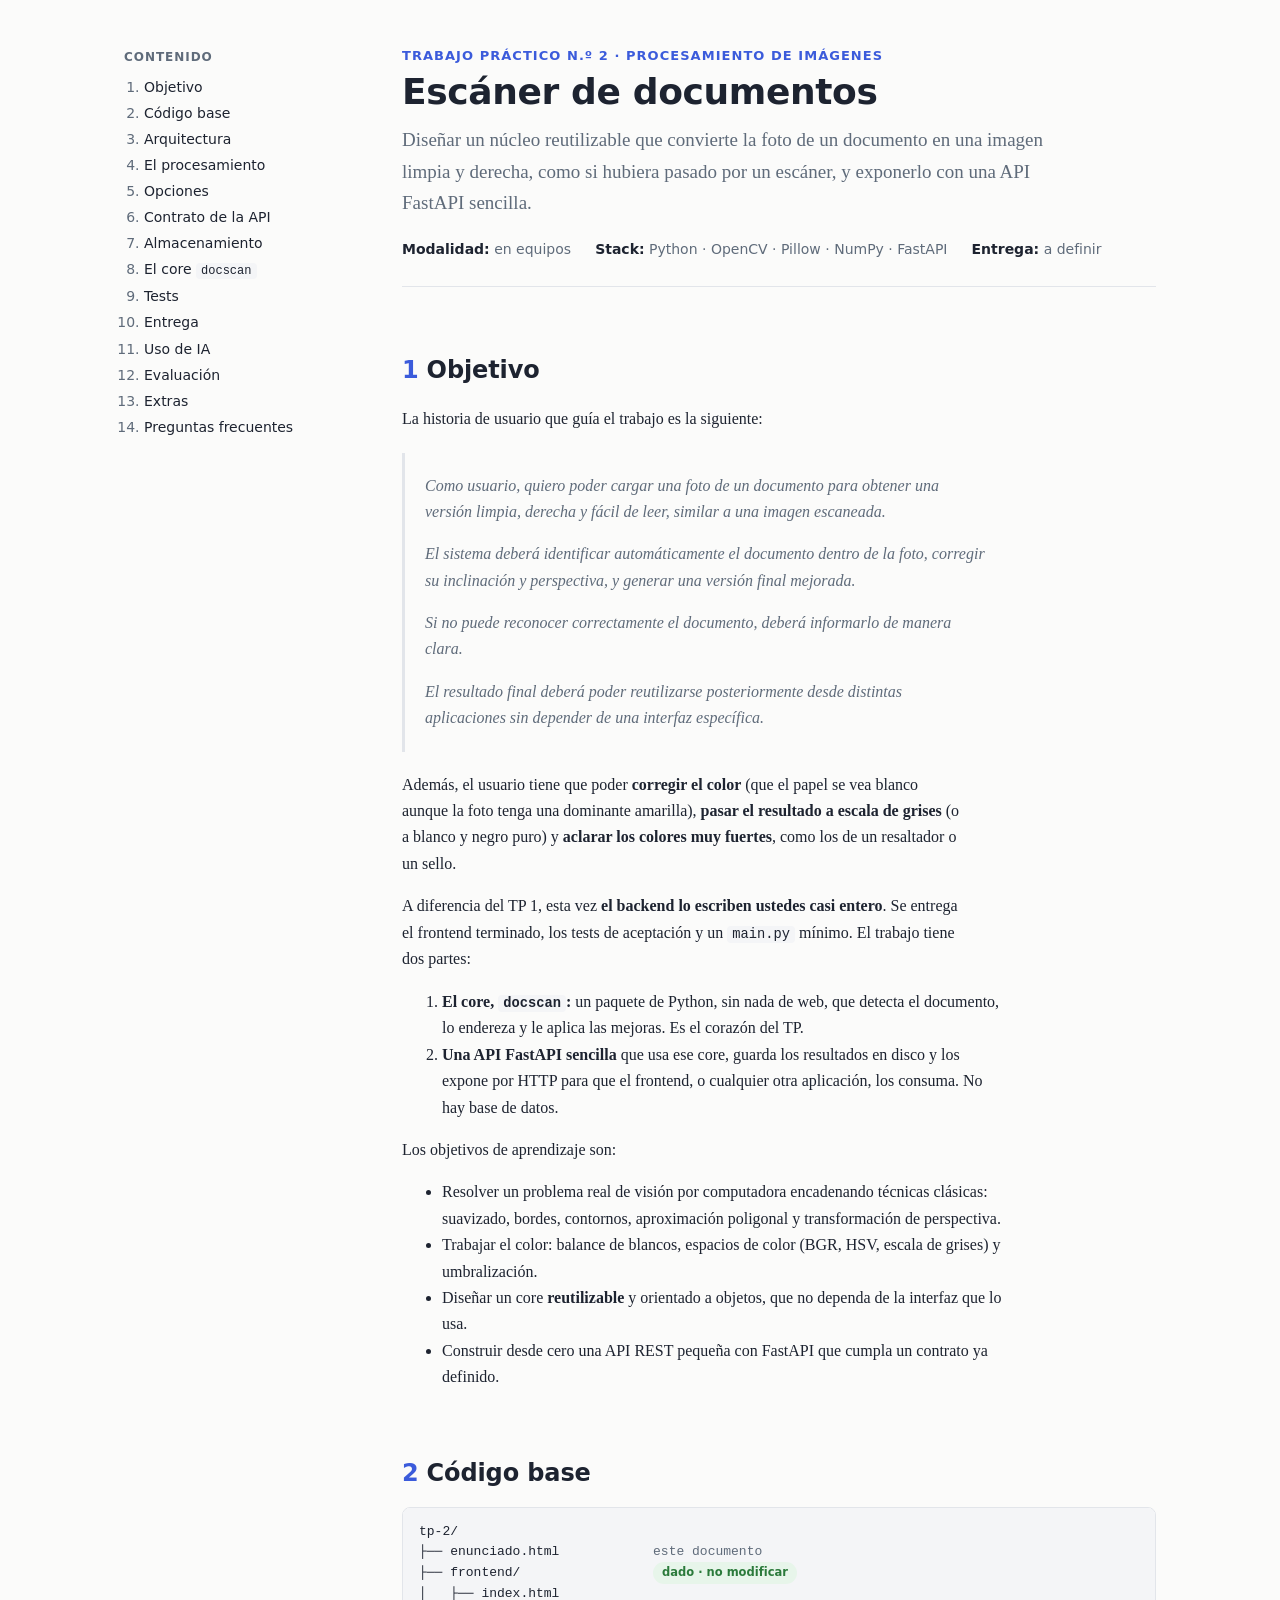
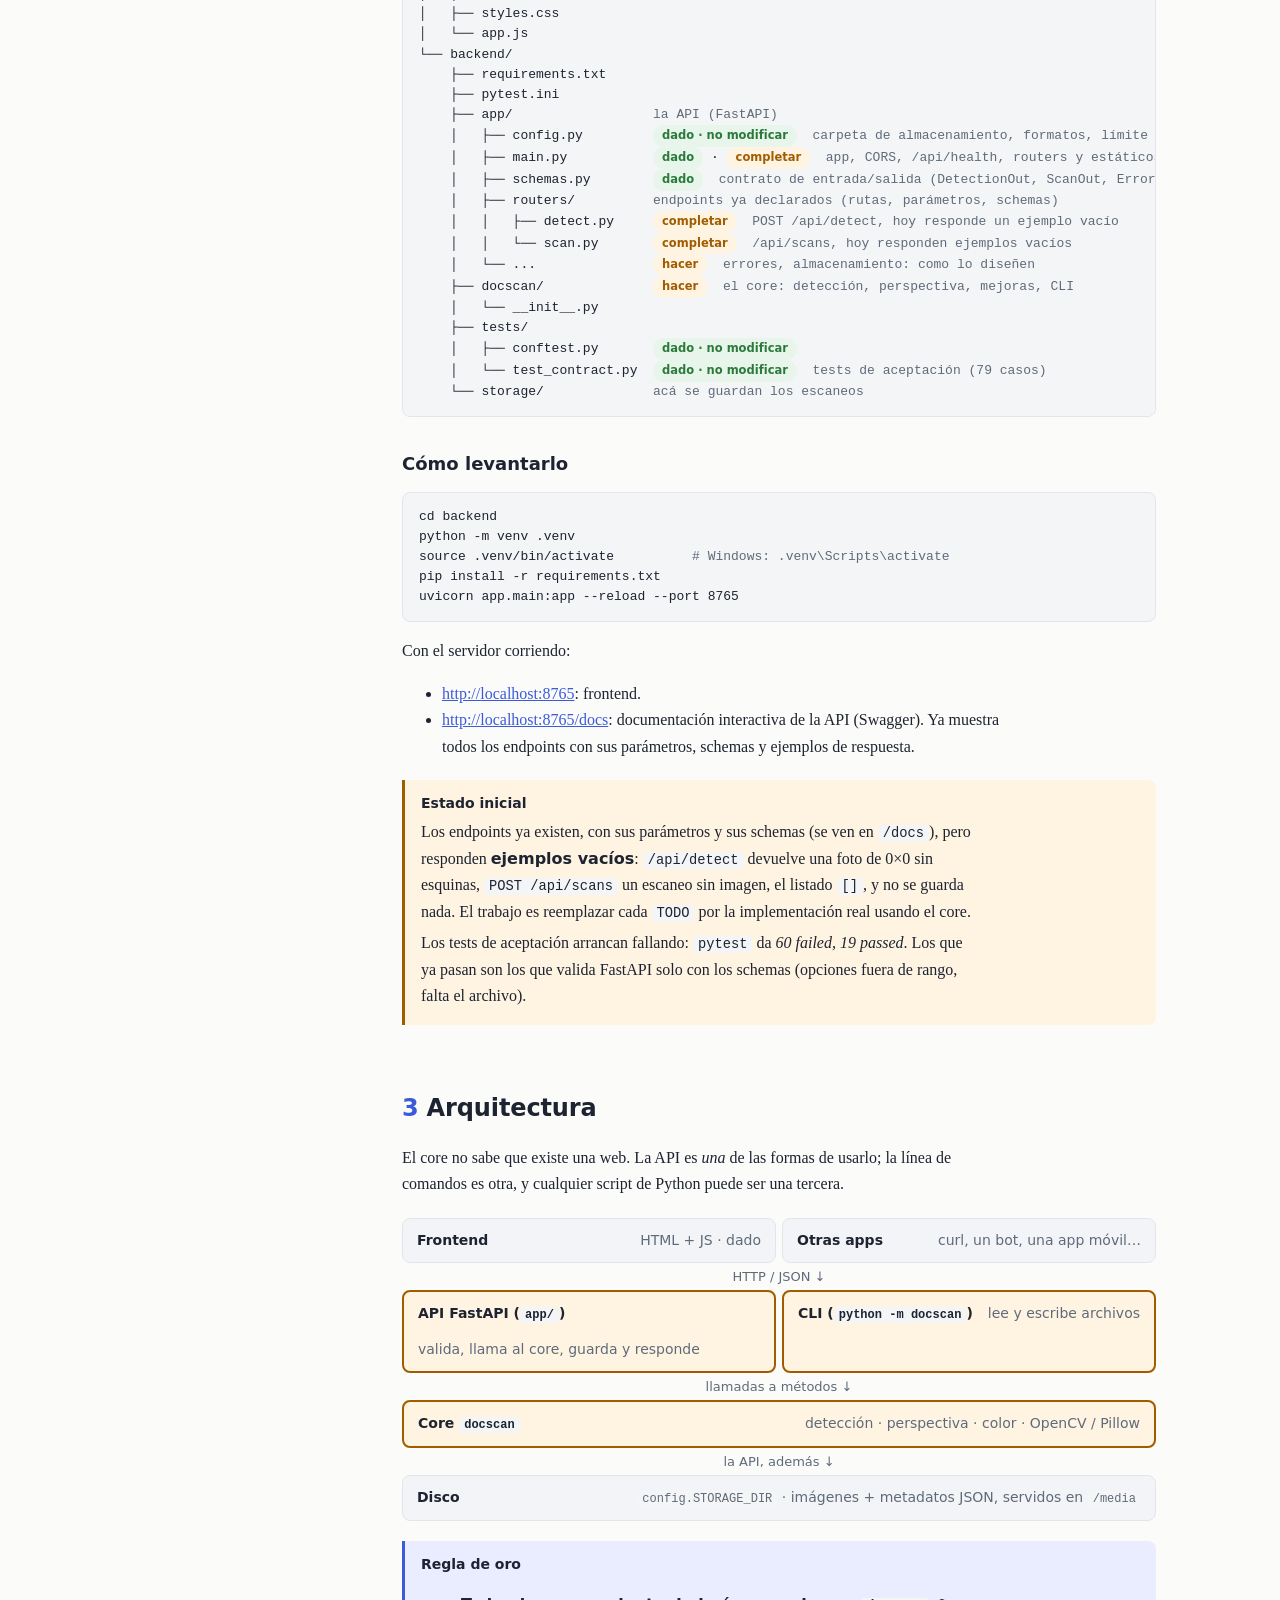
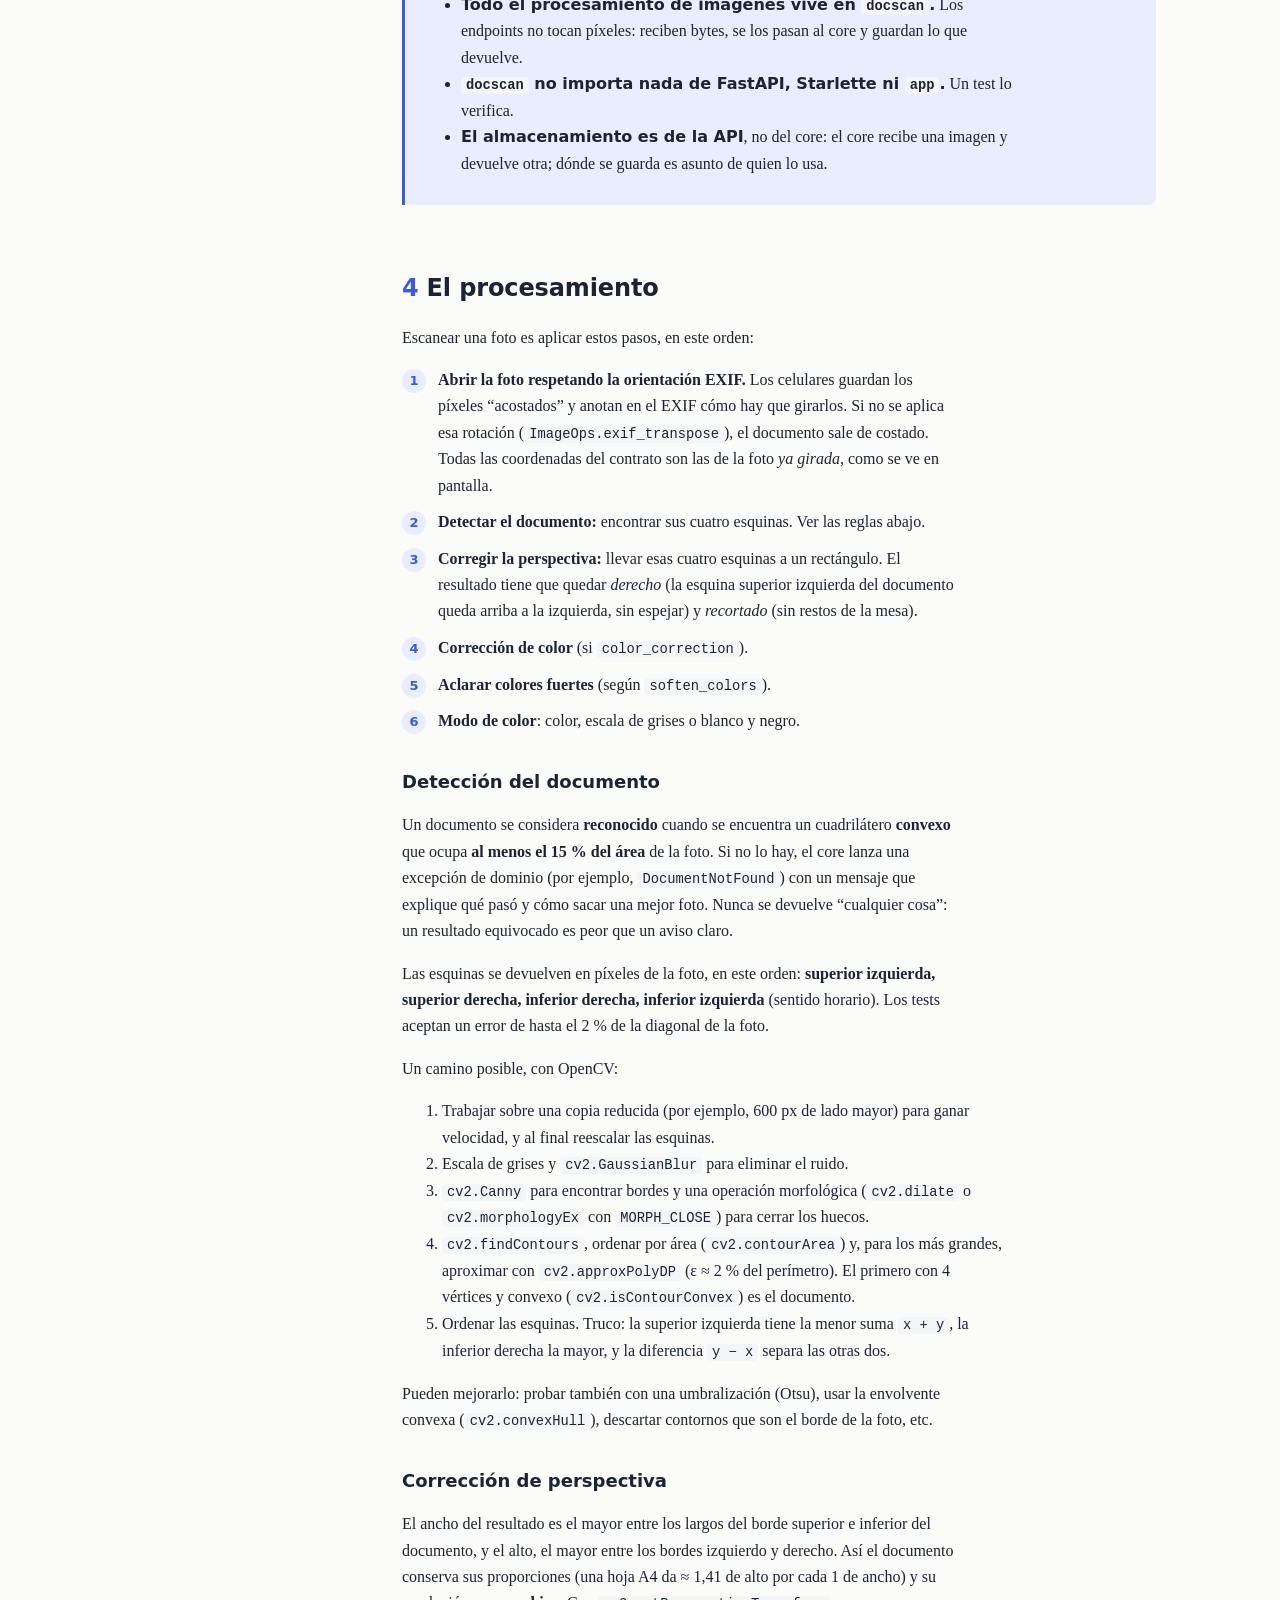
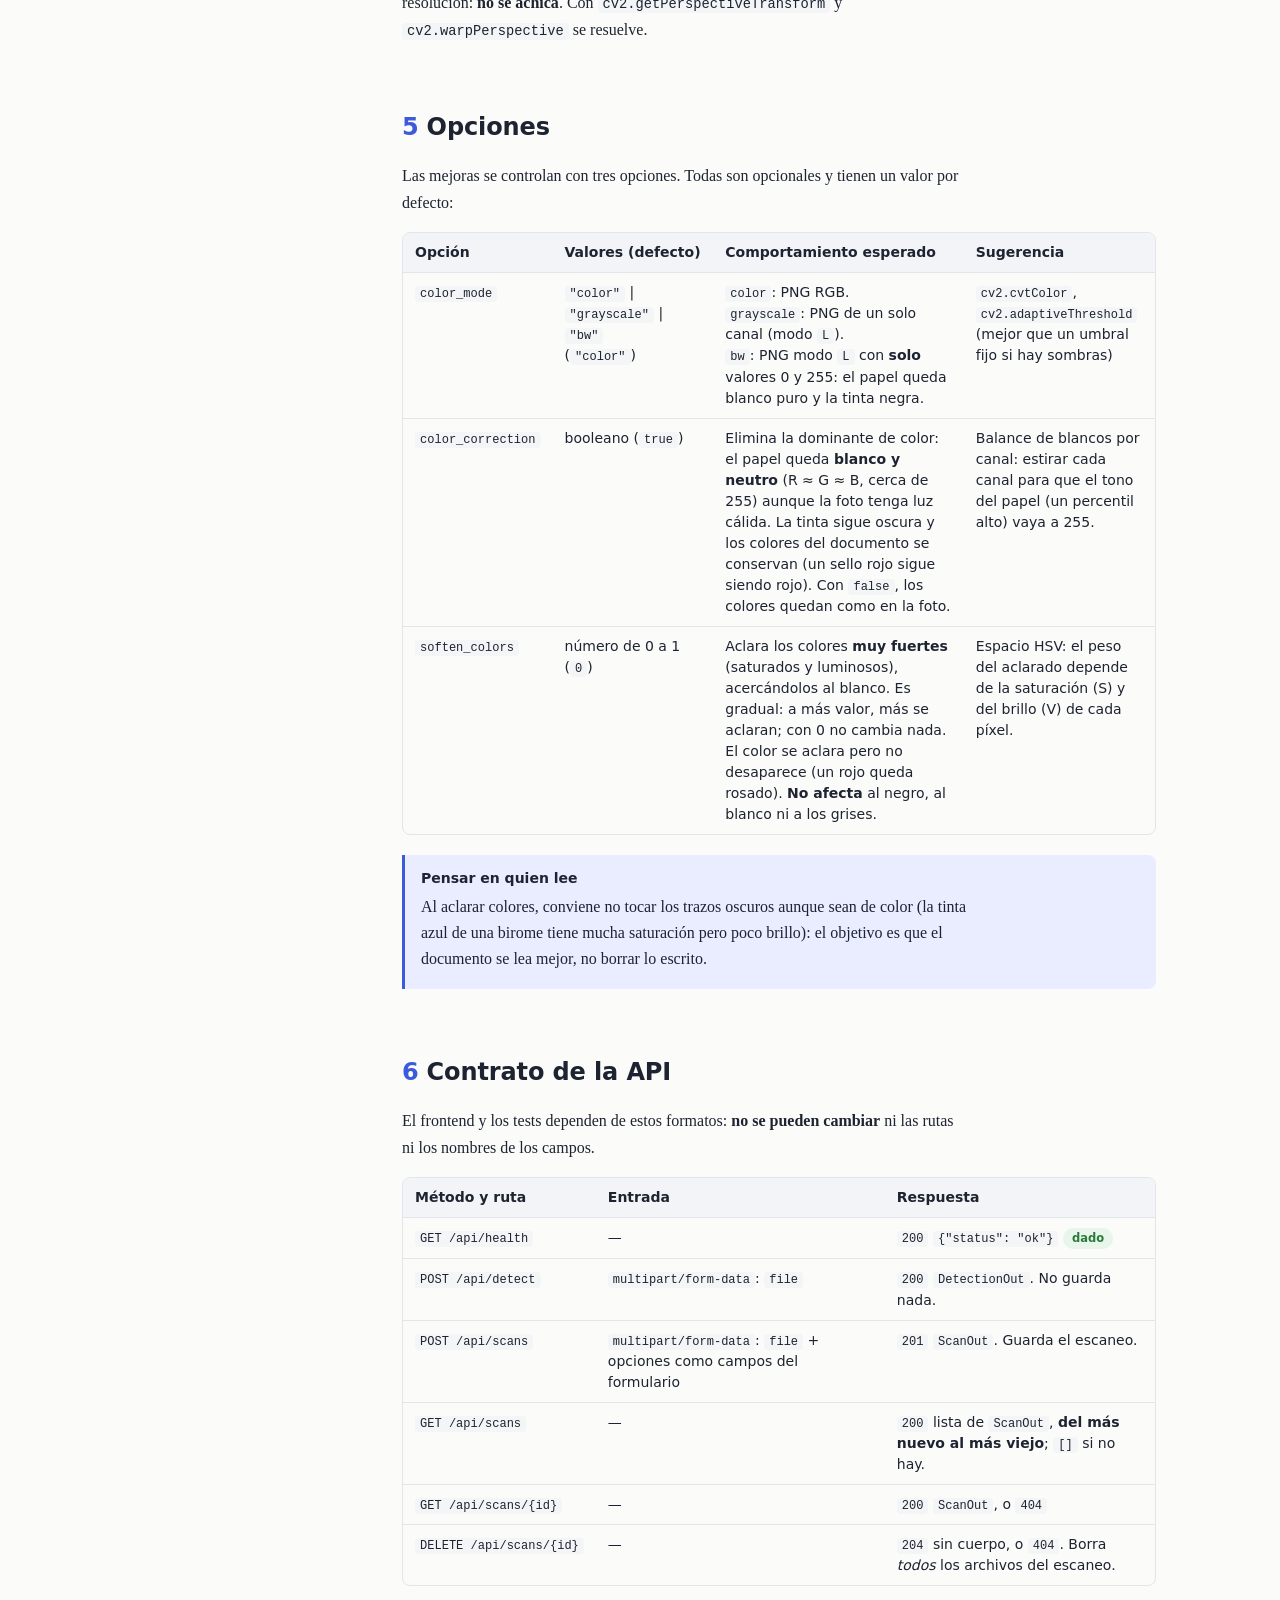
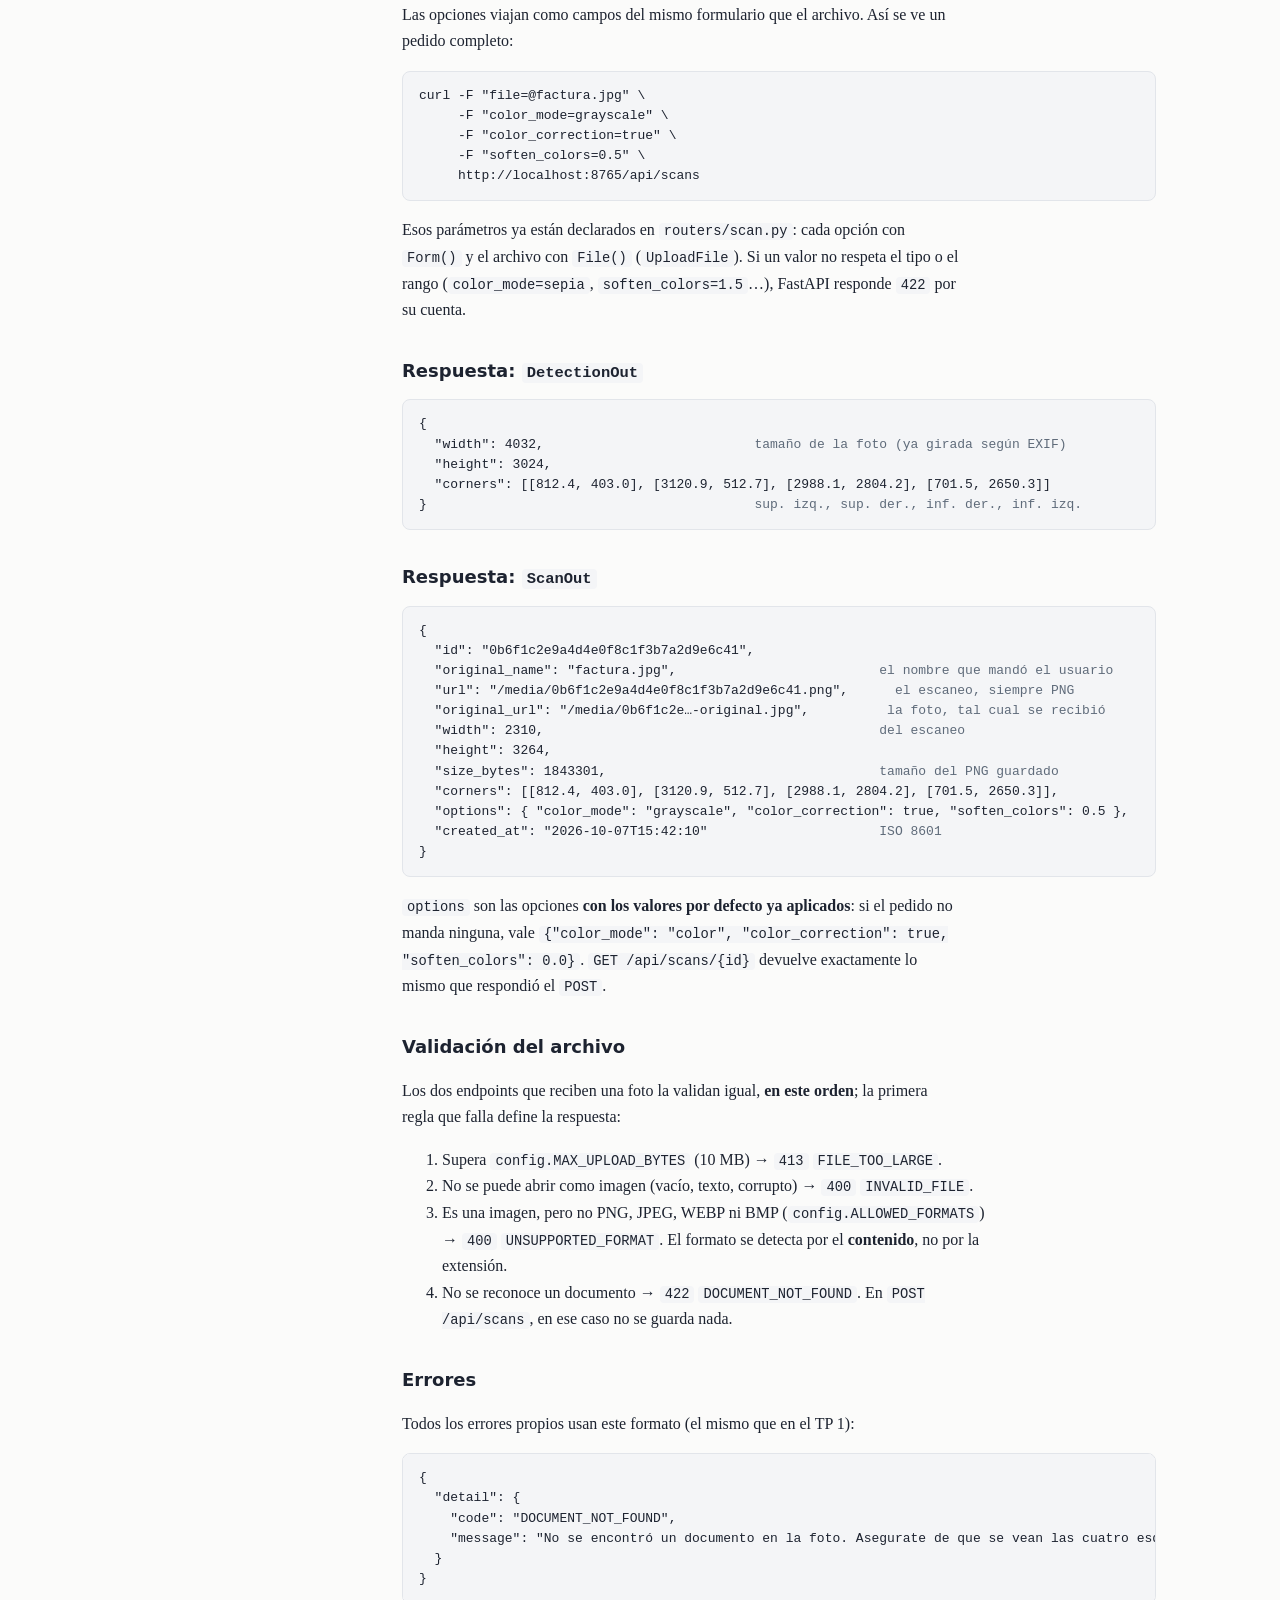
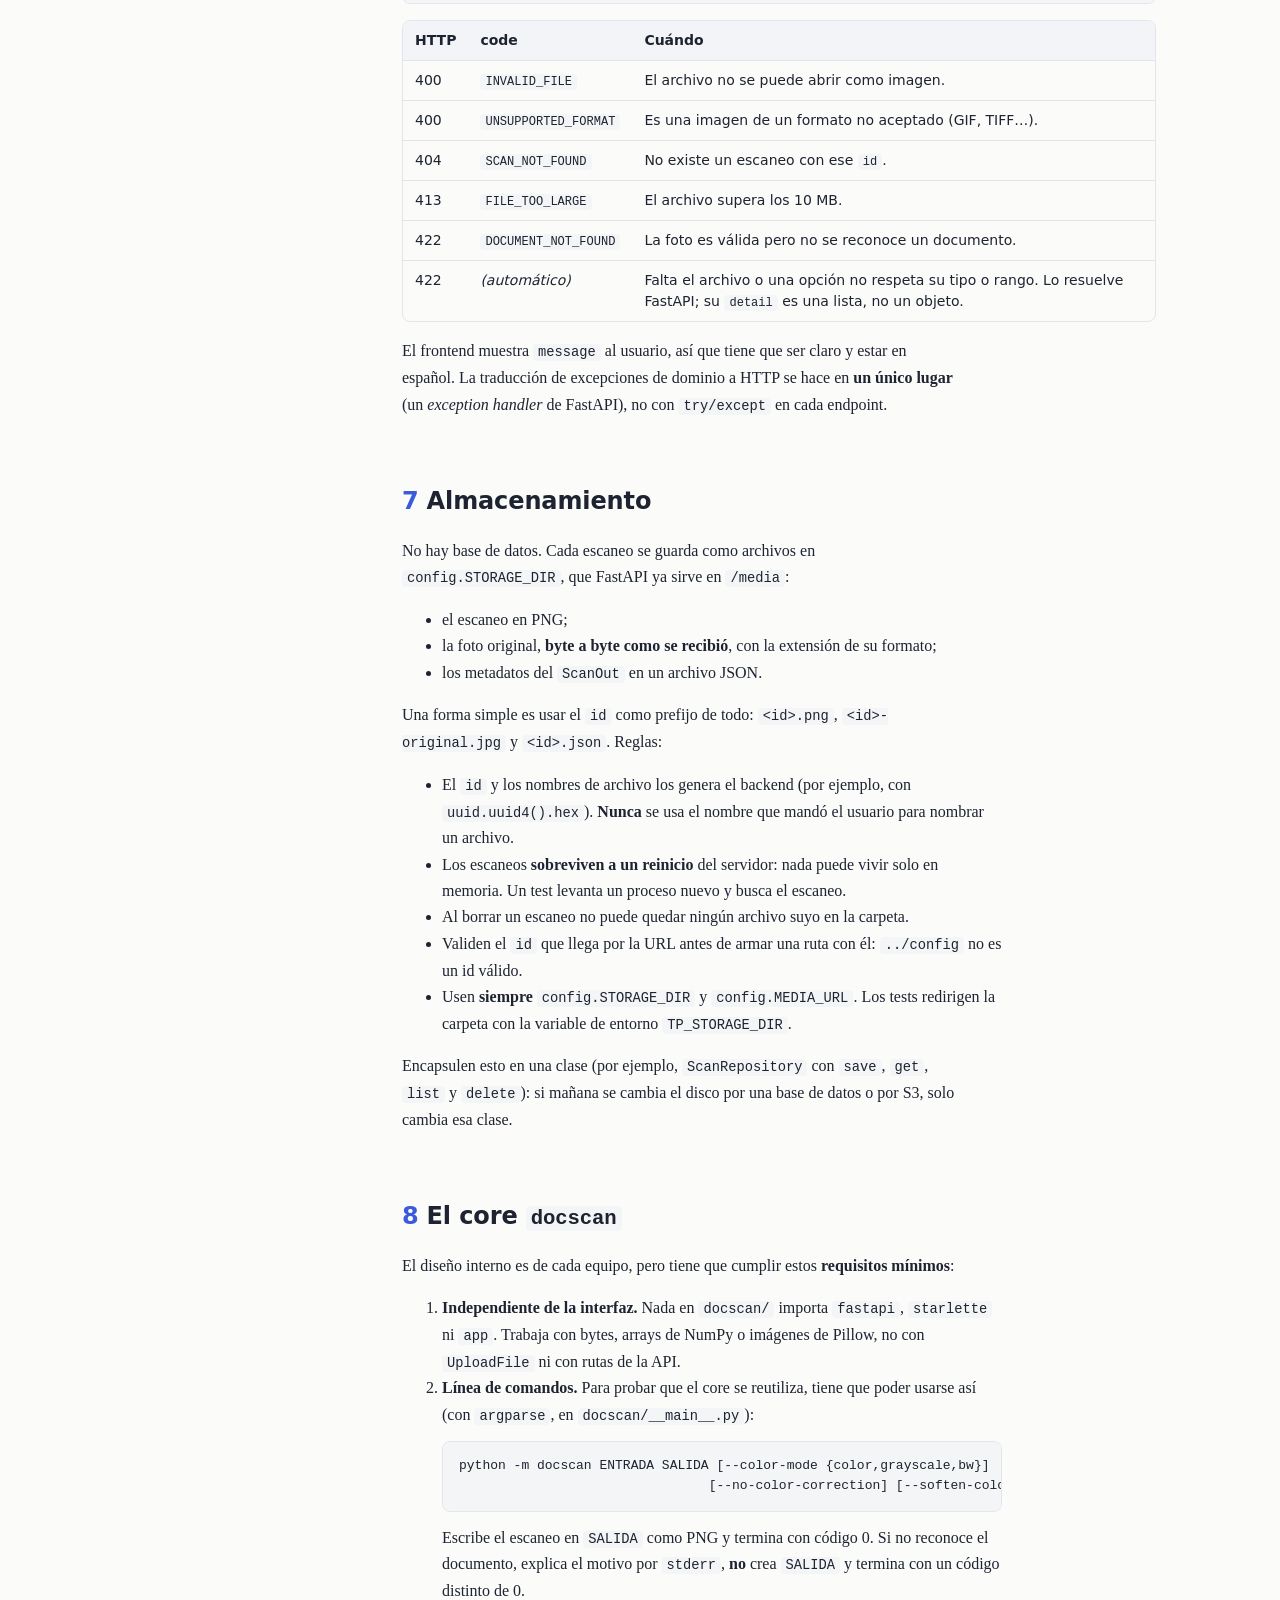
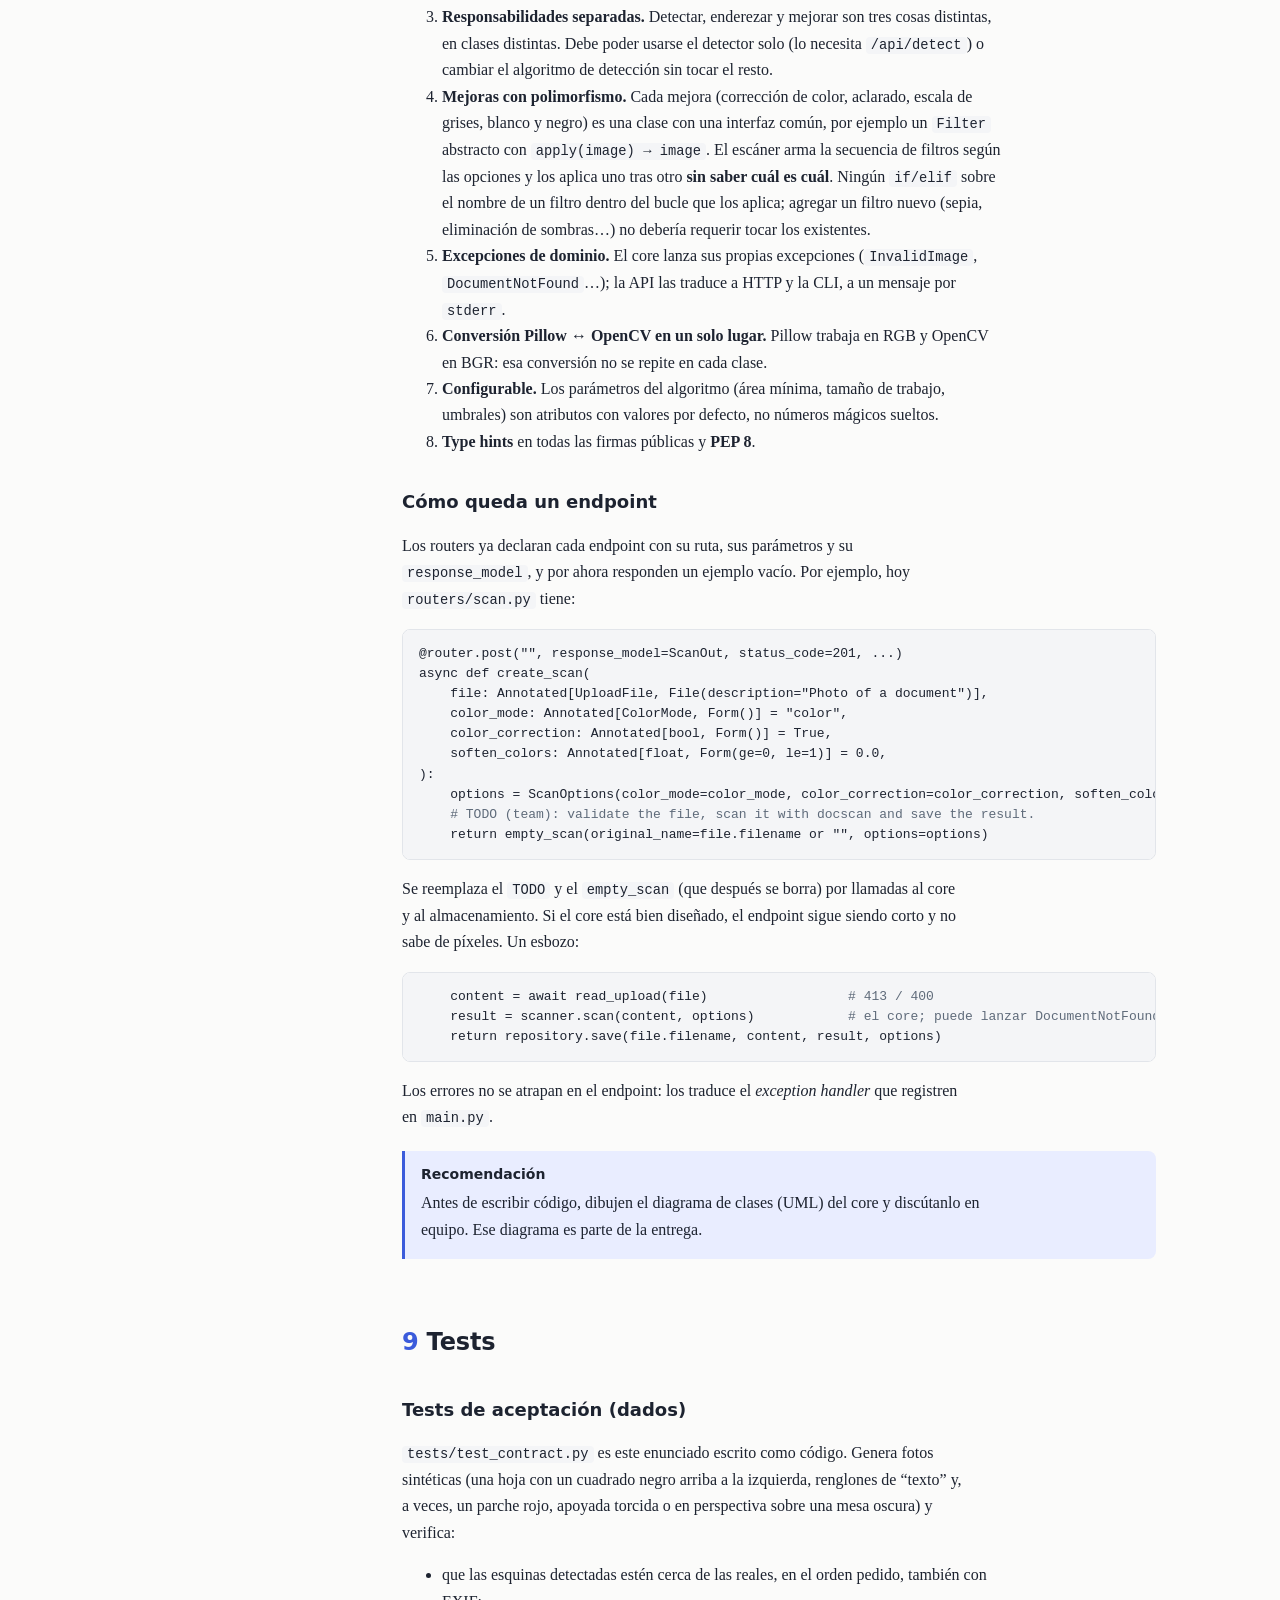
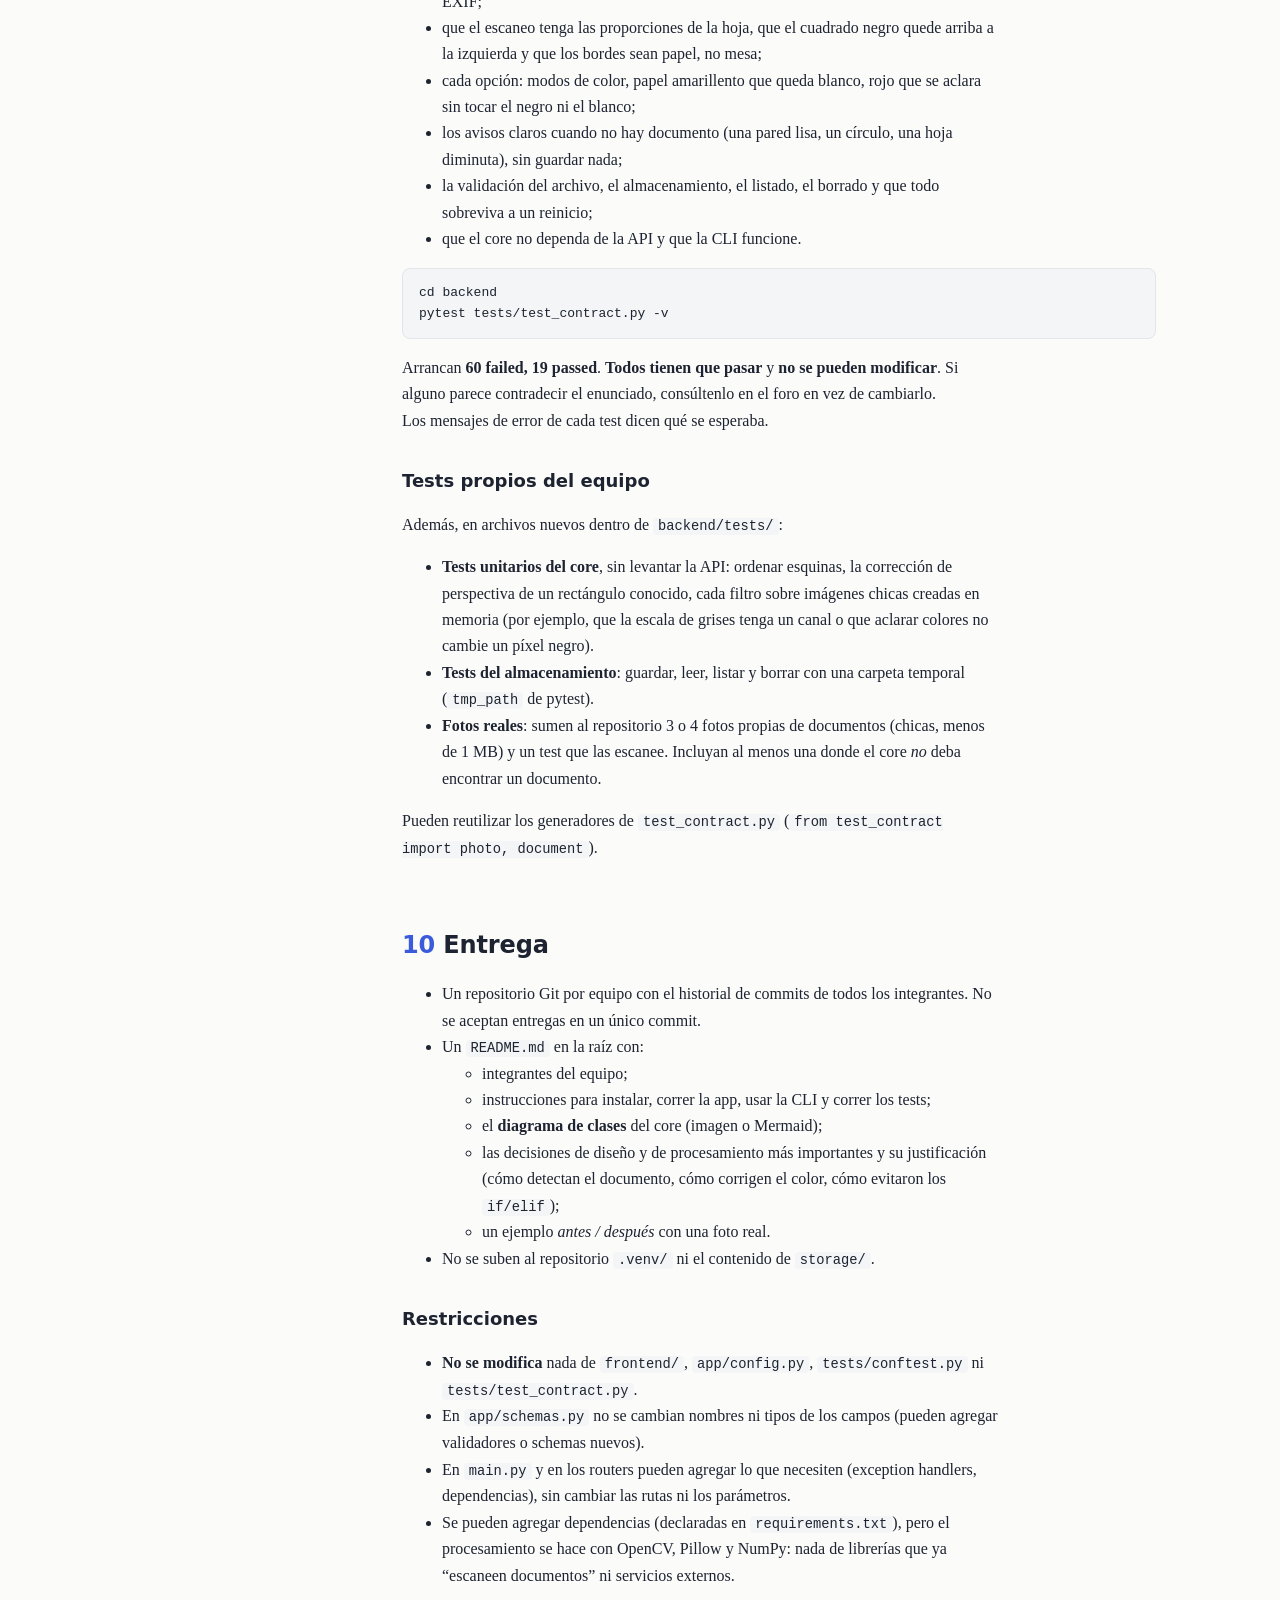
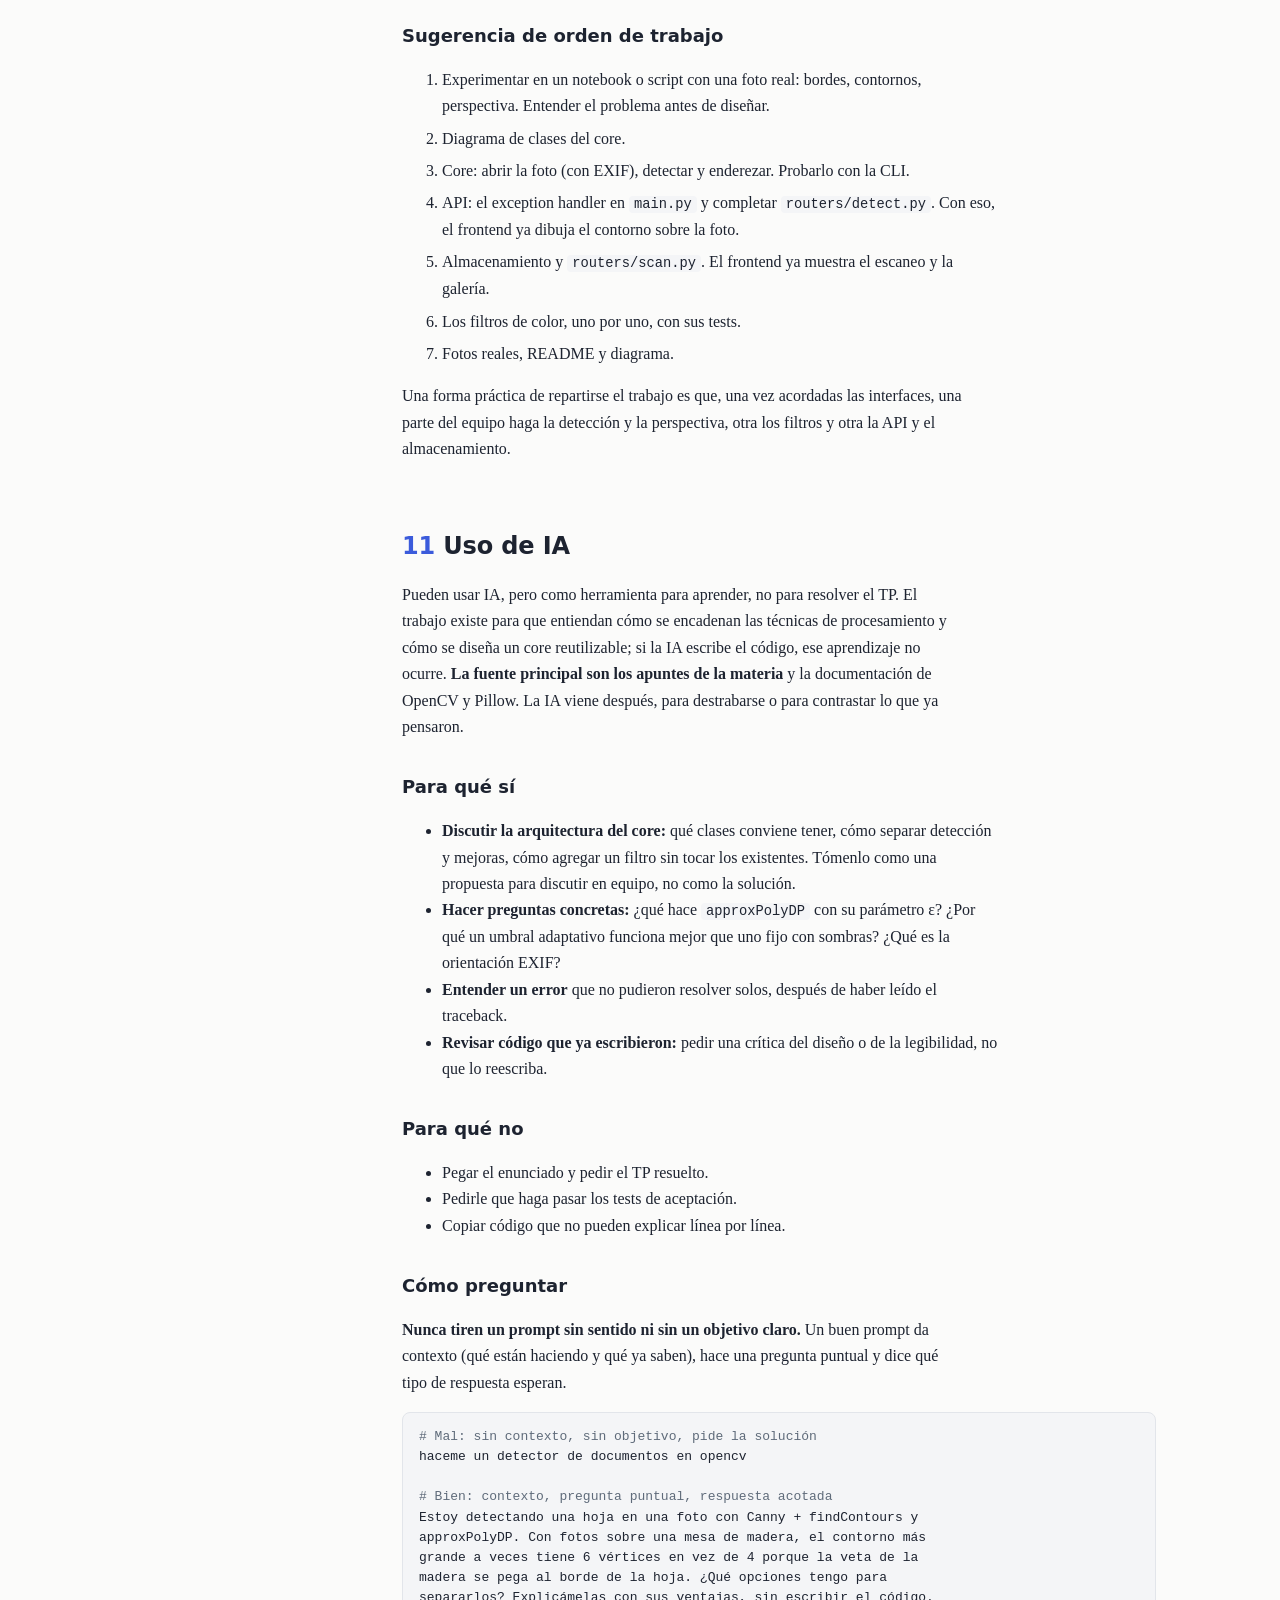
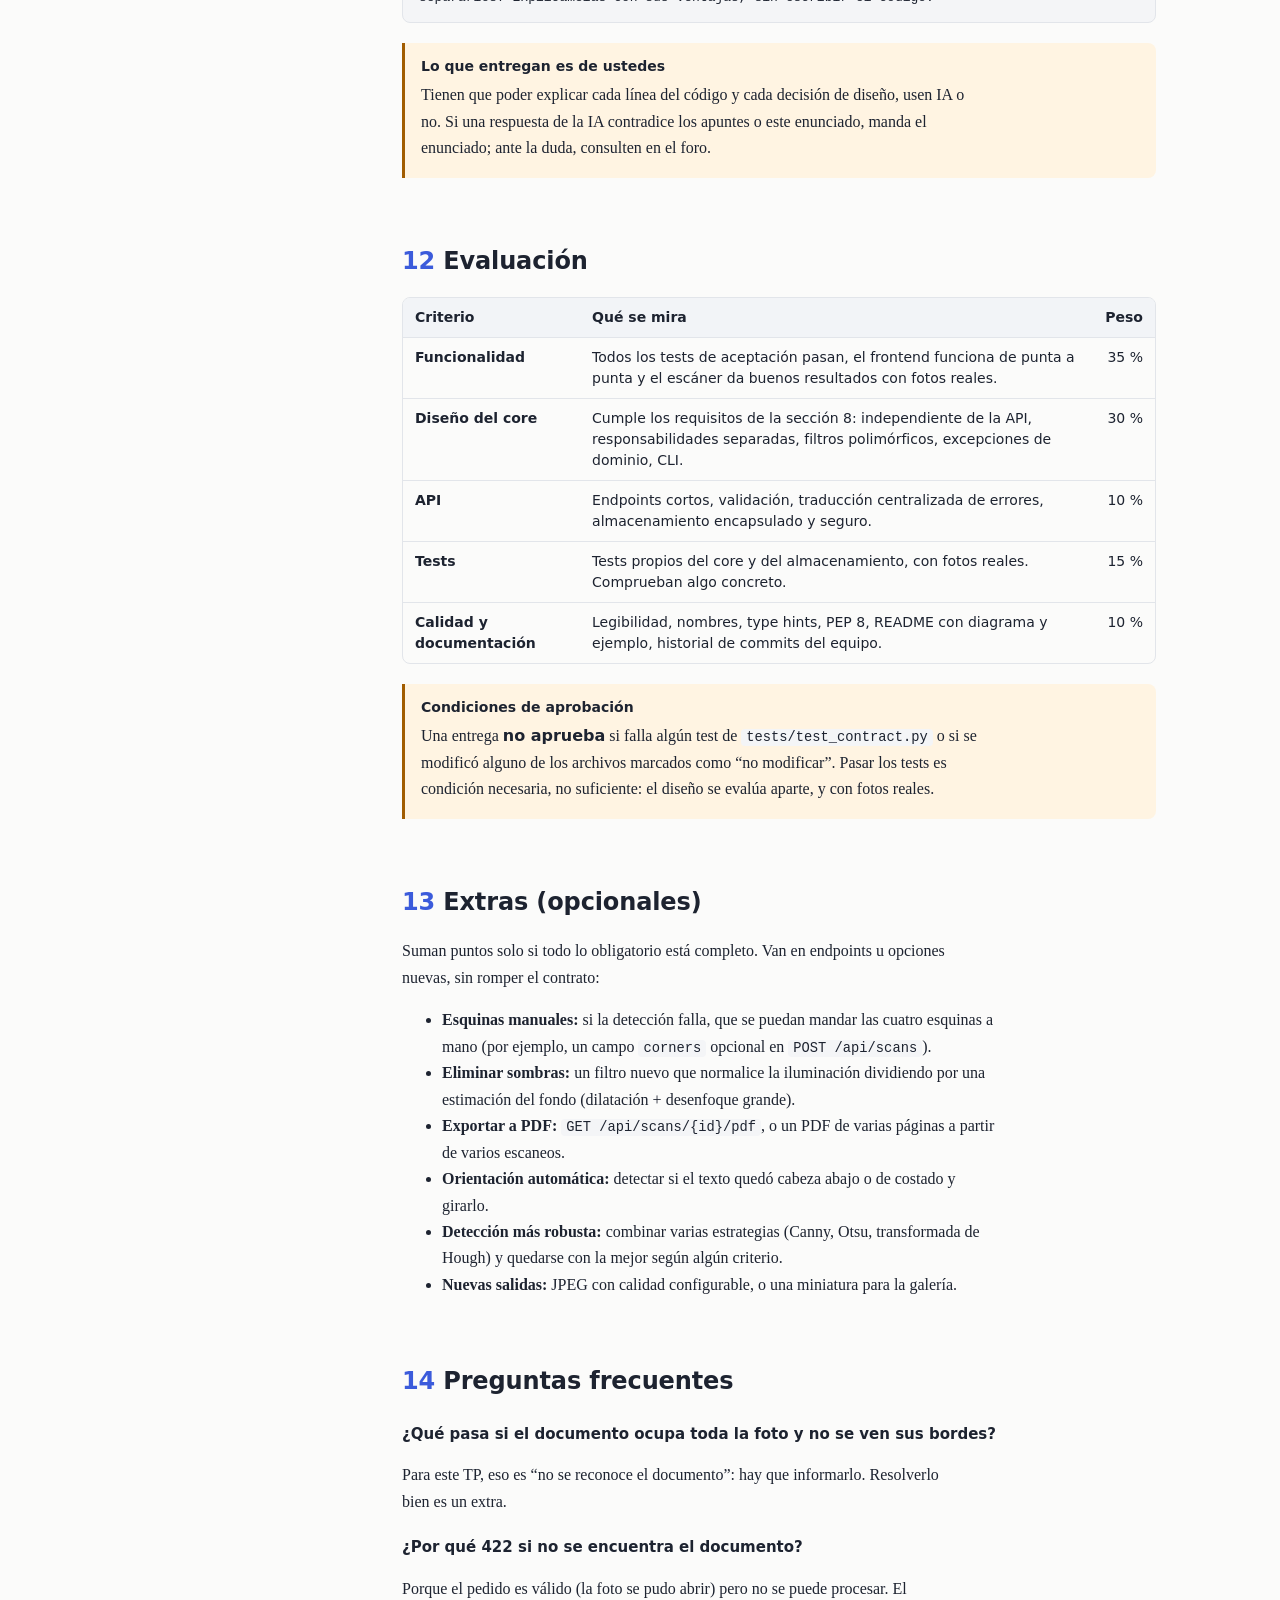
==== commit a0f3ca96: "fixes" ====
--- a/tp-2/enunciado.html
+++ b/tp-2/enunciado.html
@@ -159,9 +159,9 @@
     ├── pytest.ini
     ├── app/                  <span class="c">la API (FastAPI)</span>
     │   ├── config.py         <span class="tag dado">dado · no modificar</span>  <span class="c">carpeta de almacenamiento, formatos, límite de tamaño</span>
-    │   ├── main.py           <span class="tag dado">dado</span> · <span class="tag hacer">completar</span>  <span class="c">app, CORS, /api/health, routers y archivos estáticos</span>
+    │   ├── main.py           <span class="tag dado">dado</span> · <span class="tag hacer">completar</span>  <span class="c">app, CORS, /api/health, routers y estáticos; falta el exception handler</span>
     │   ├── schemas.py        <span class="tag dado">dado</span>  <span class="c">contrato de entrada/salida (DetectionOut, ScanOut, ErrorOut)</span>
-    │   ├── routers/
+    │   ├── routers/          <span class="c">endpoints ya declarados (rutas, parámetros, schemas)</span>
     │   │   ├── detect.py     <span class="tag hacer">completar</span>  <span class="c">POST /api/detect, hoy responde un ejemplo vacío</span>
     │   │   └── scan.py       <span class="tag hacer">completar</span>  <span class="c">/api/scans, hoy responden ejemplos vacíos</span>
     │   └── ...               <span class="tag hacer">hacer</span>  <span class="c">errores, almacenamiento: como lo diseñen</span>
@@ -181,7 +181,7 @@
 <p>Con el servidor corriendo:</p>
 <ul>
   <li><a href="http://localhost:8765">http://localhost:8765</a>: frontend.</li>
-  <li><a href="http://localhost:8765/docs">http://localhost:8765/docs</a>: documentación interactiva de la API (Swagger). A medida que agreguen endpoints, van a aparecer ahí.</li>
+  <li><a href="http://localhost:8765/docs">http://localhost:8765/docs</a>: documentación interactiva de la API (Swagger). Ya muestra todos los endpoints con sus parámetros, schemas y ejemplos de respuesta.</li>
 </ul>
 
 <div class="callout warn">
@@ -304,7 +304,7 @@
      -F "color_correction=true" \
      -F "soften_colors=0.5" \
      http://localhost:8765/api/scans</code></pre>
-<p>En FastAPI, cada opción es un parámetro con <code>Form()</code> y el archivo uno con <code>File()</code> (<code>UploadFile</code>). Si un valor no respeta el tipo o el rango (<code>color_mode=sepia</code>, <code>soften_colors=1.5</code>…), FastAPI responde <code>422</code> por su cuenta.</p>
+<p>Esos parámetros ya están declarados en <code>routers/scan.py</code>: cada opción con <code>Form()</code> y el archivo con <code>File()</code> (<code>UploadFile</code>). Si un valor no respeta el tipo o el rango (<code>color_mode=sepia</code>, <code>soften_colors=1.5</code>…), FastAPI responde <code>422</code> por su cuenta.</p>
 
 <h3>Respuesta: <code>DetectionOut</code></h3>
 <pre><code>{
@@ -395,19 +395,23 @@
   <li><strong>Type hints</strong> en todas las firmas públicas y <strong>PEP 8</strong>.</li>
 </ol>
 
-<h3>Así queda un endpoint</h3>
-<p>Si el core está bien diseñado, los endpoints son cortos y no saben de píxeles. Un esbozo:</p>
-<pre><code>@router.post("/scans", status_code=201, response_model=ScanOut)
+<h3>Cómo queda un endpoint</h3>
+<p>Los routers ya declaran cada endpoint con su ruta, sus parámetros y su <code>response_model</code>, y por ahora responden un ejemplo vacío. Por ejemplo, hoy <code>routers/scan.py</code> tiene:</p>
+<pre><code>@router.post("", response_model=ScanOut, status_code=201, ...)
 async def create_scan(
-    file: UploadFile = File(),
-    color_mode: Literal["color", "grayscale", "bw"] = Form("color"),
-    color_correction: bool = Form(True),
-    soften_colors: float = Form(0.0, ge=0, le=1),
+    file: Annotated[UploadFile, File(description="Photo of a document")],
+    color_mode: Annotated[ColorMode, Form()] = "color",
+    color_correction: Annotated[bool, Form()] = True,
+    soften_colors: Annotated[float, Form(ge=0, le=1)] = 0.0,
 ):
-    content = await read_upload(file)                  <span class="c"># 413 / 400</span>
-    options = ScanOptions(color_mode, color_correction, soften_colors)
+    options = ScanOptions(color_mode=color_mode, color_correction=color_correction, soften_colors=soften_colors)
+    <span class="c"># TODO (team): validate the file, scan it with docscan and save the result.</span>
+    return empty_scan(original_name=file.filename or "", options=options)</code></pre>
+<p>Se reemplaza el <code>TODO</code> y el <code>empty_scan</code> (que después se borra) por llamadas al core y al almacenamiento. Si el core está bien diseñado, el endpoint sigue siendo corto y no sabe de píxeles. Un esbozo:</p>
+<pre><code>    content = await read_upload(file)                  <span class="c"># 413 / 400</span>
     result = scanner.scan(content, options)            <span class="c"># el core; puede lanzar DocumentNotFound</span>
     return repository.save(file.filename, content, result, options)</code></pre>
+<p>Los errores no se atrapan en el endpoint: los traduce el <em>exception handler</em> que registren en <code>main.py</code>.</p>
 
 <div class="callout">
   <strong>Recomendación</strong>
@@ -468,7 +472,7 @@
   <li>Experimentar en un notebook o script con una foto real: bordes, contornos, perspectiva. Entender el problema antes de diseñar.</li>
   <li>Diagrama de clases del core.</li>
   <li>Core: abrir la foto (con EXIF), detectar y enderezar. Probarlo con la CLI.</li>
-  <li>API: completar <code>routers/detect.py</code> y el exception handler. Con eso, el frontend ya dibuja el contorno sobre la foto.</li>
+  <li>API: el exception handler en <code>main.py</code> y completar <code>routers/detect.py</code>. Con eso, el frontend ya dibuja el contorno sobre la foto.</li>
   <li>Almacenamiento y <code>routers/scan.py</code>. El frontend ya muestra el escaneo y la galería.</li>
   <li>Los filtros de color, uno por uno, con sus tests.</li>
   <li>Fotos reales, README y diagrama.</li>
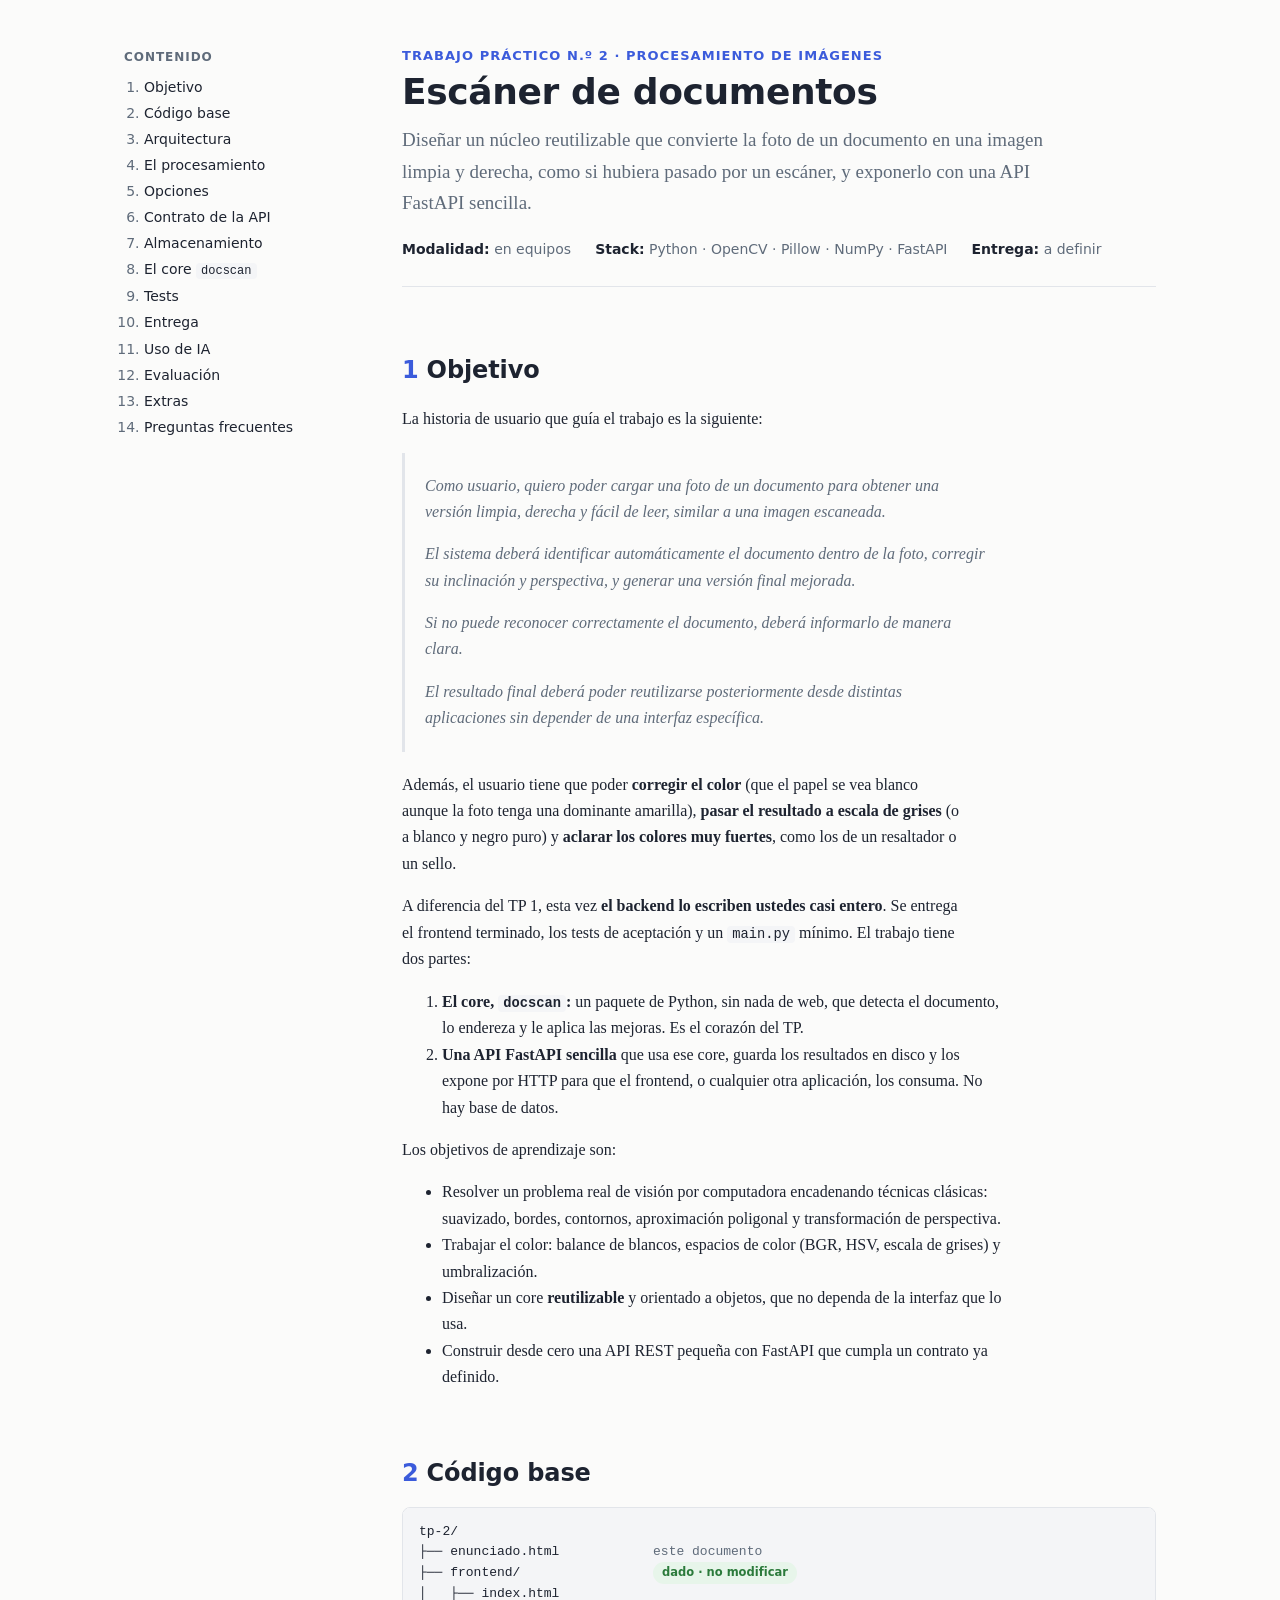
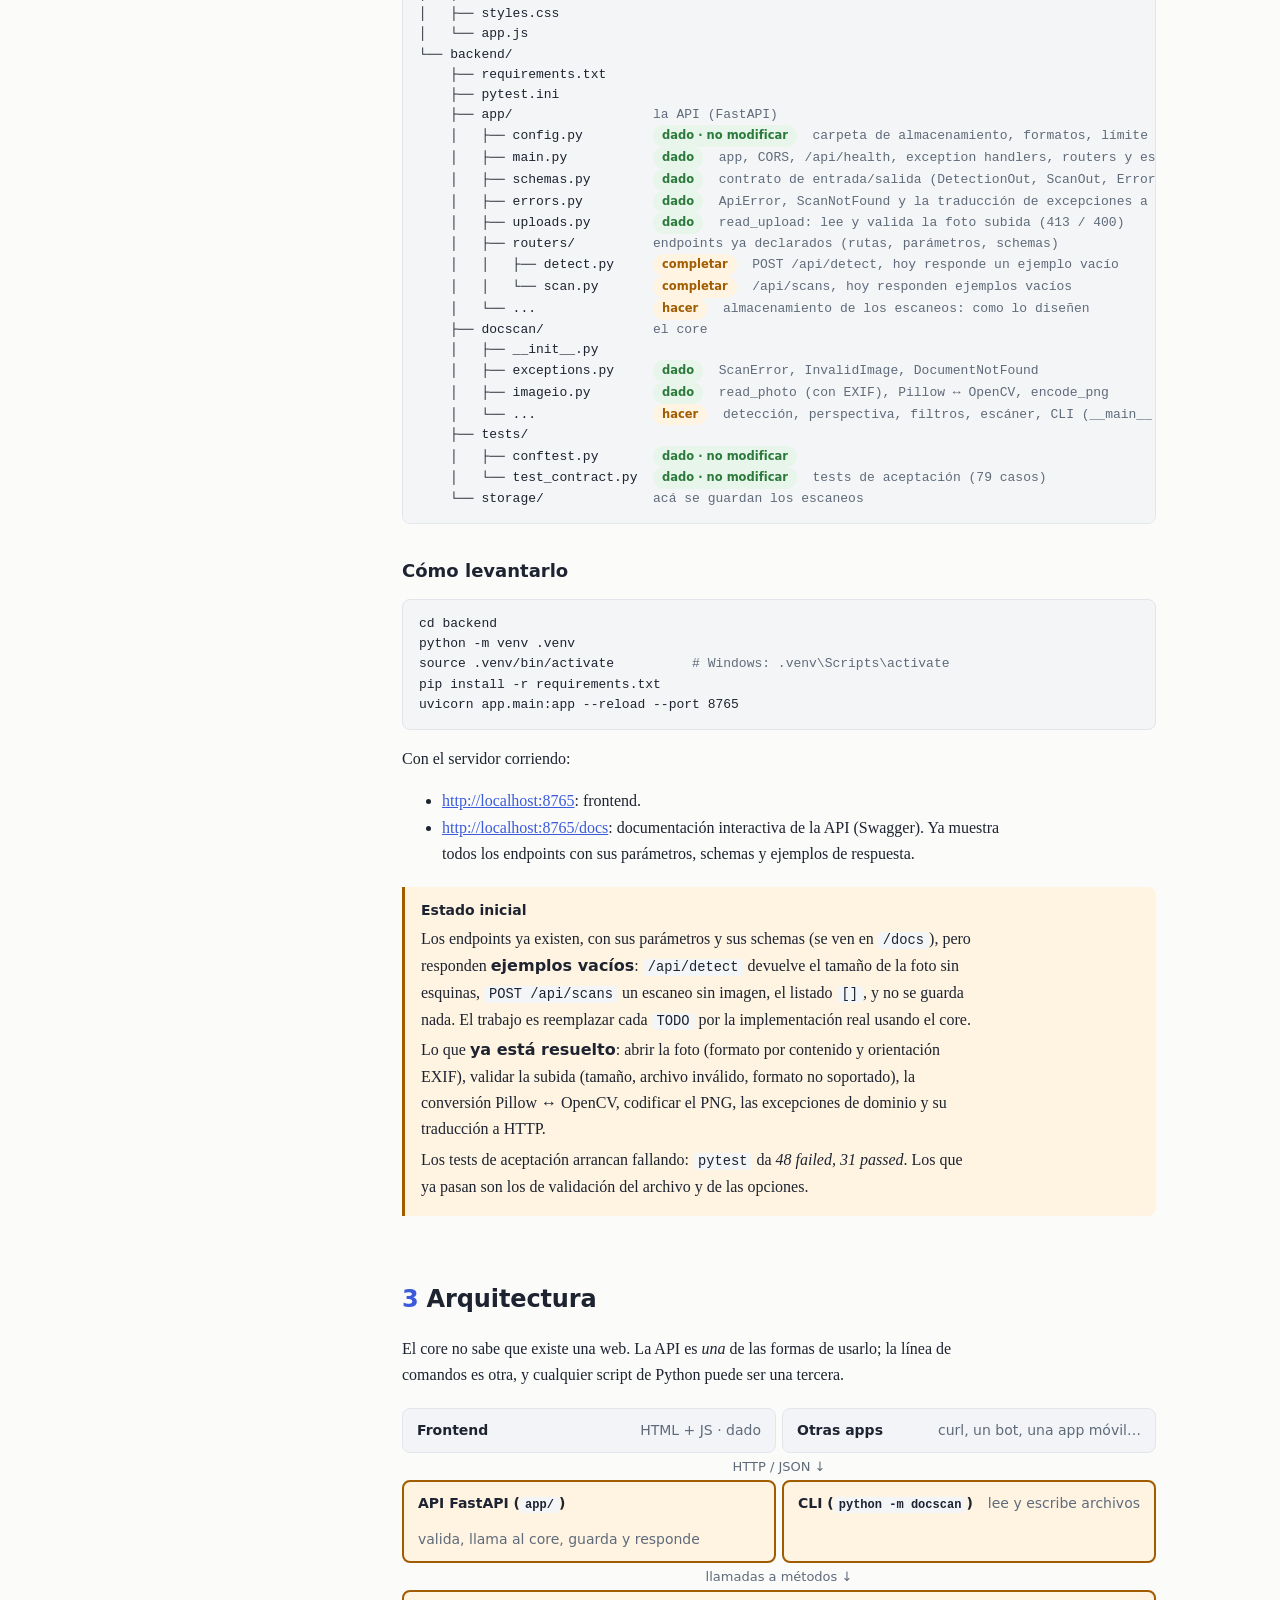
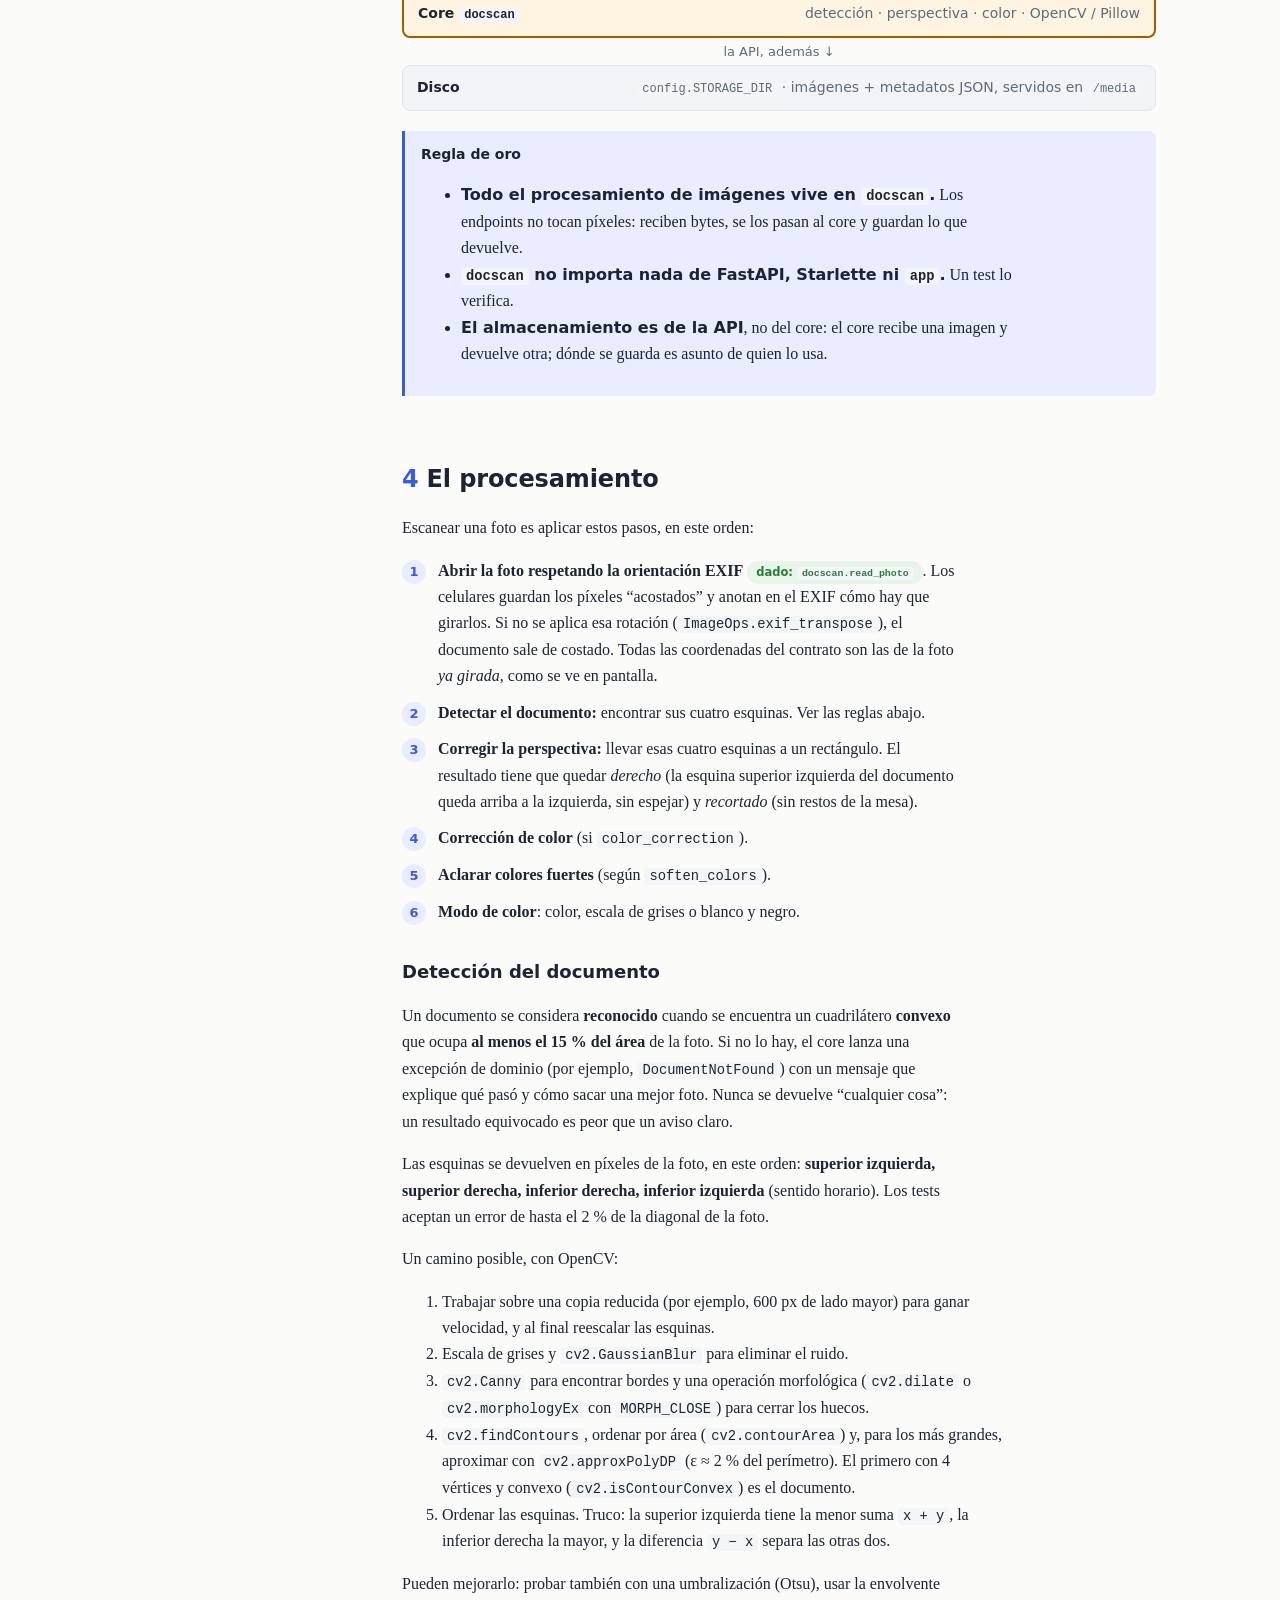
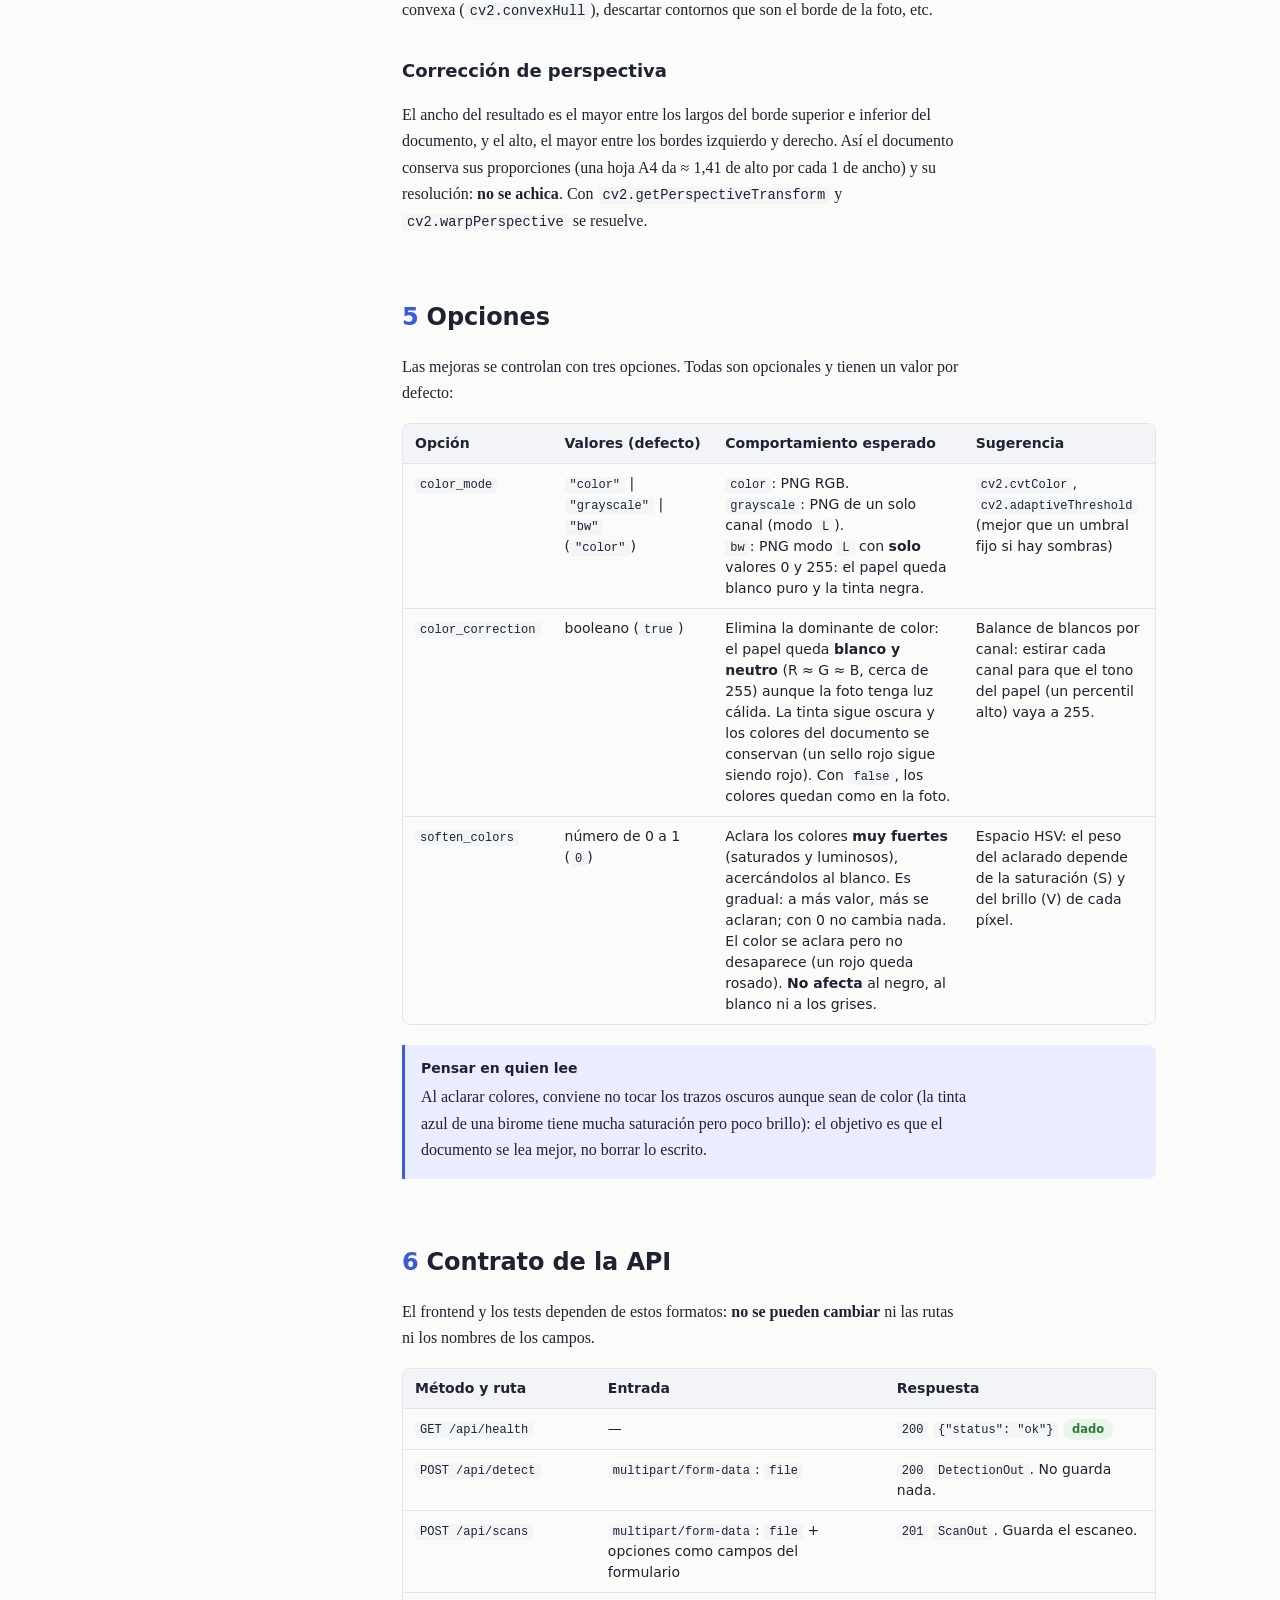
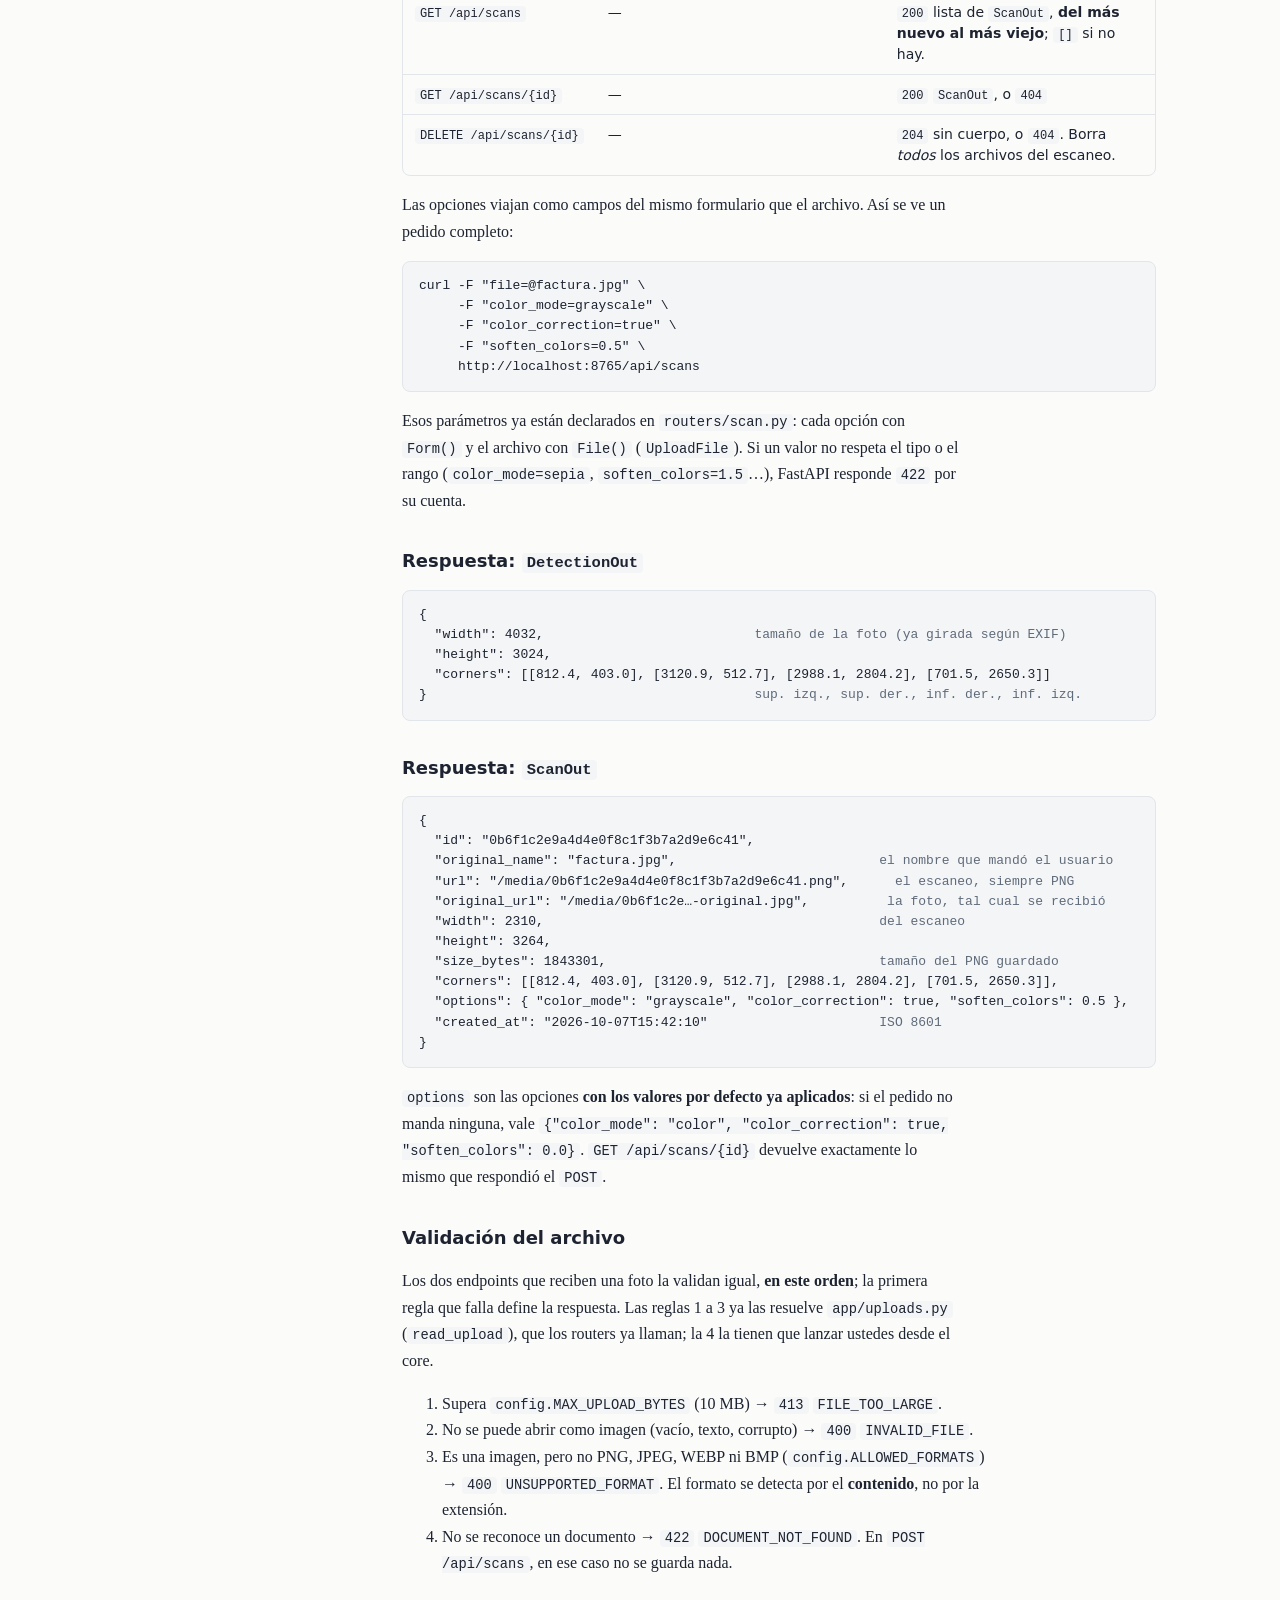
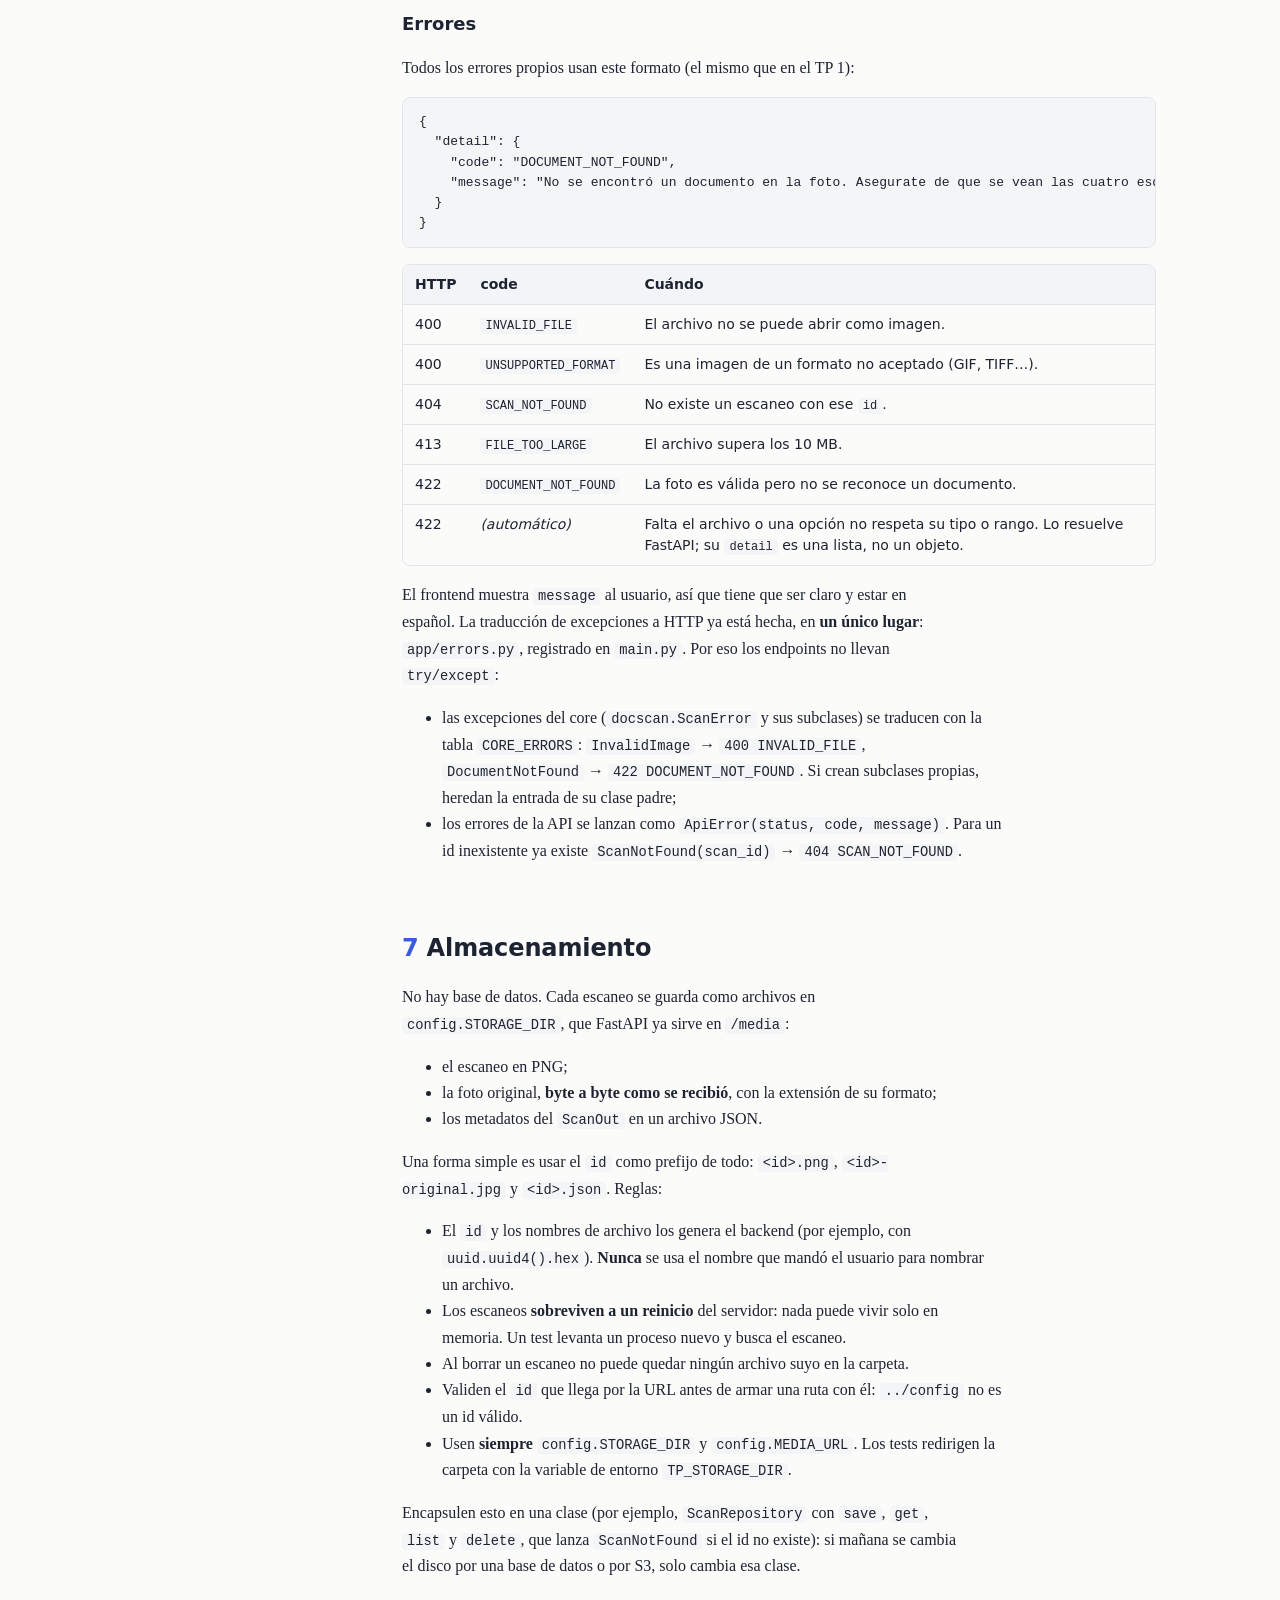
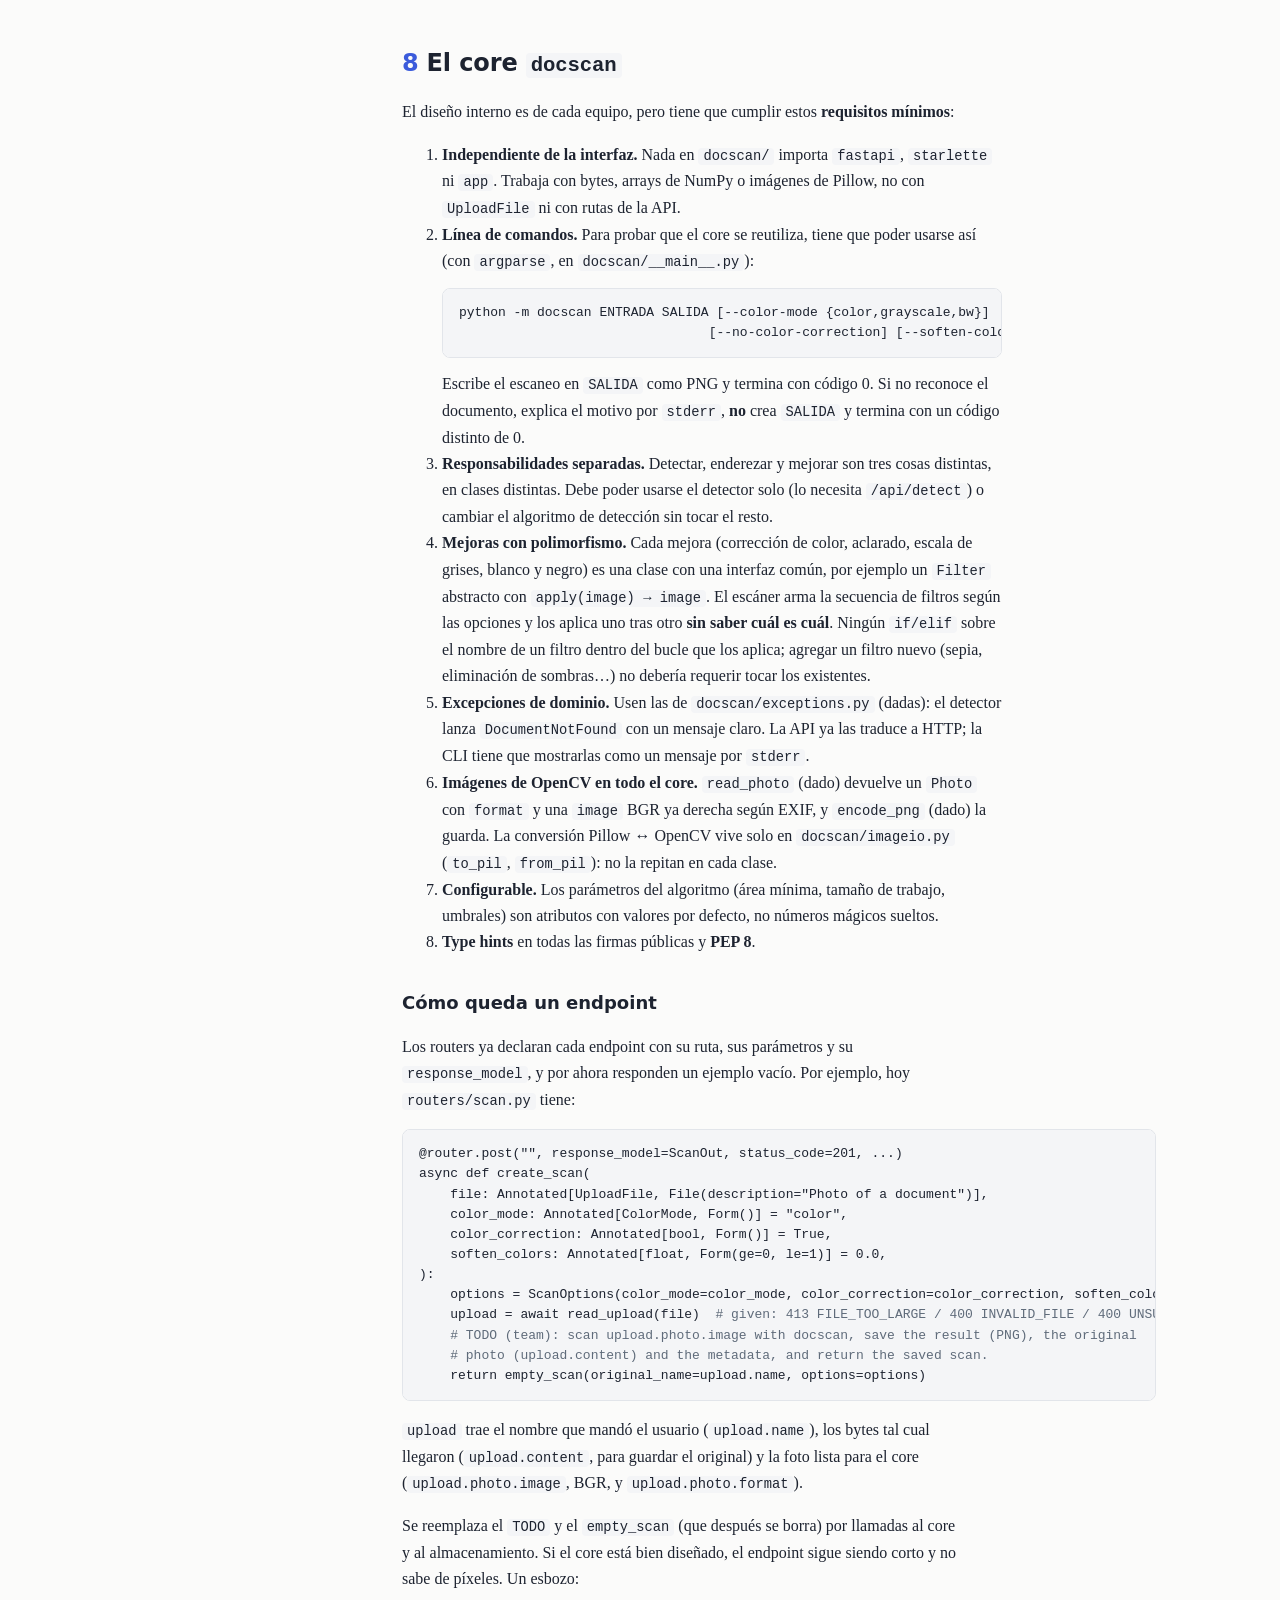
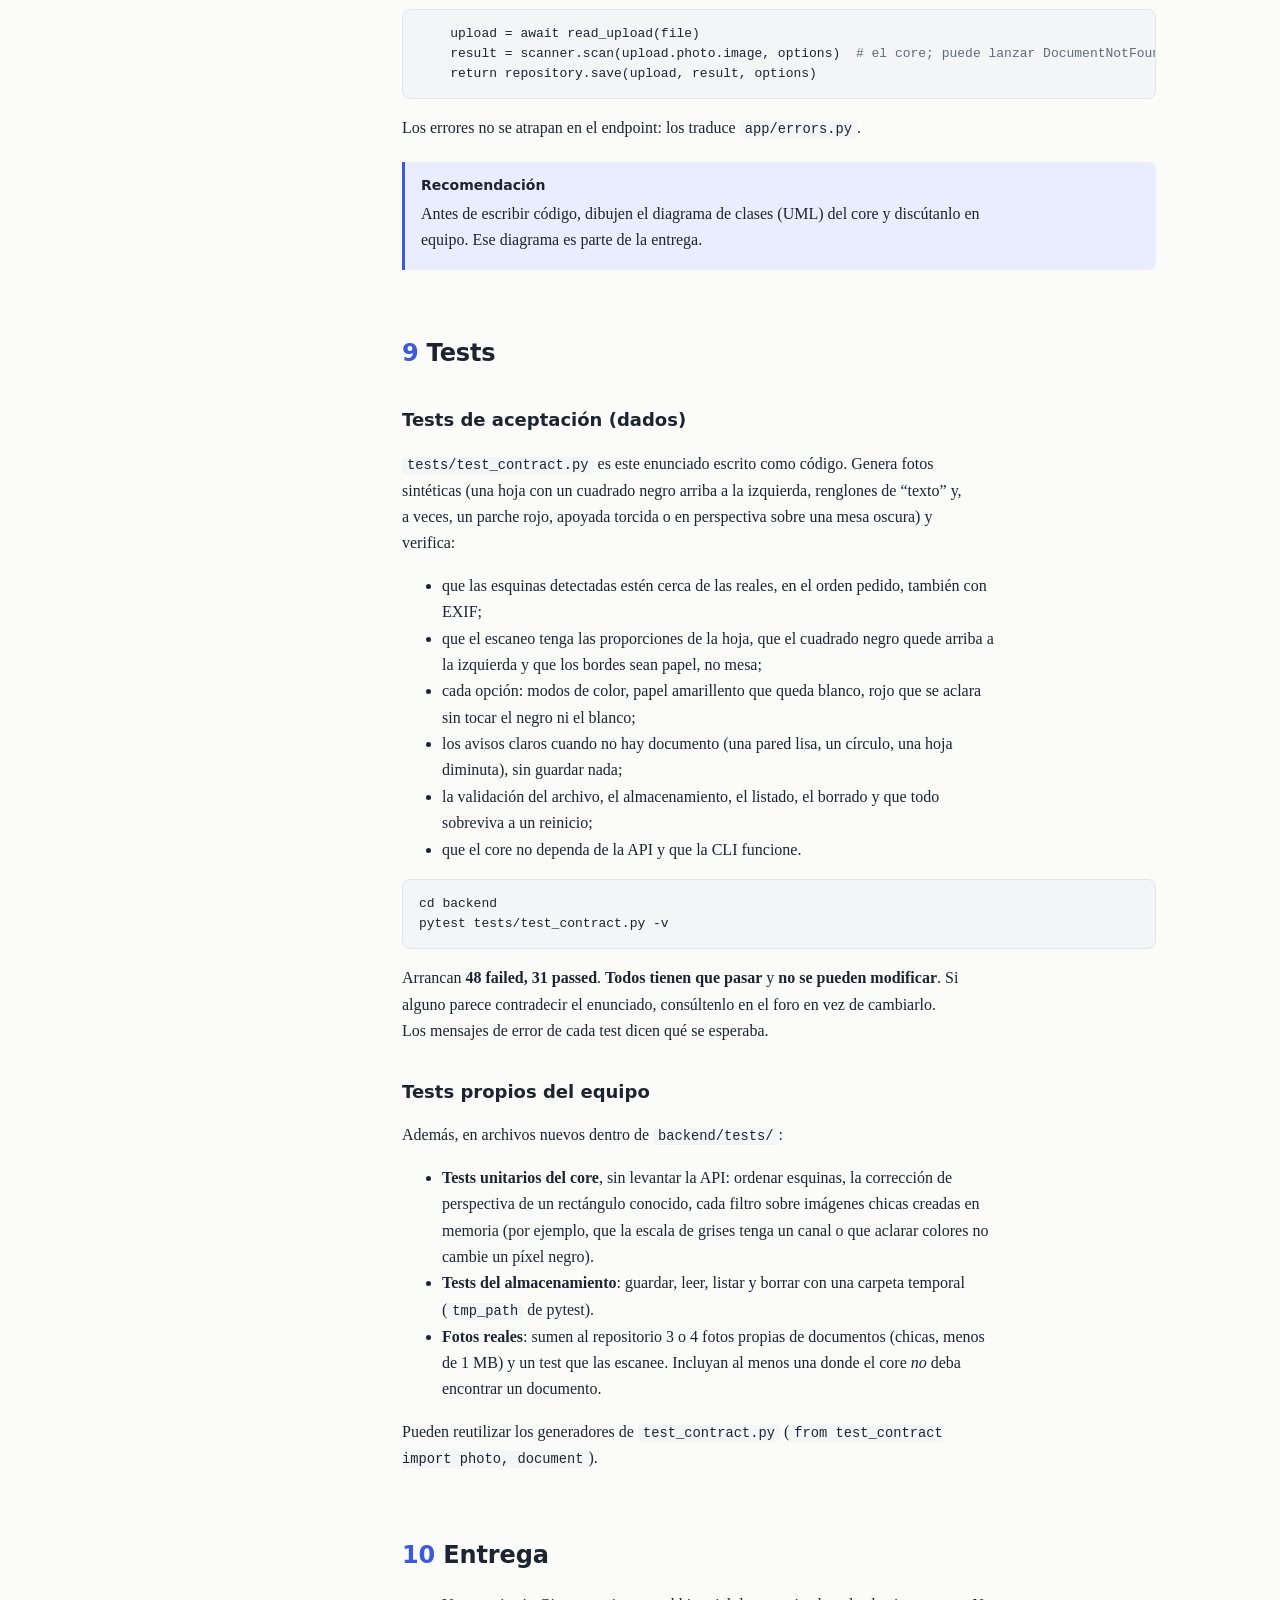
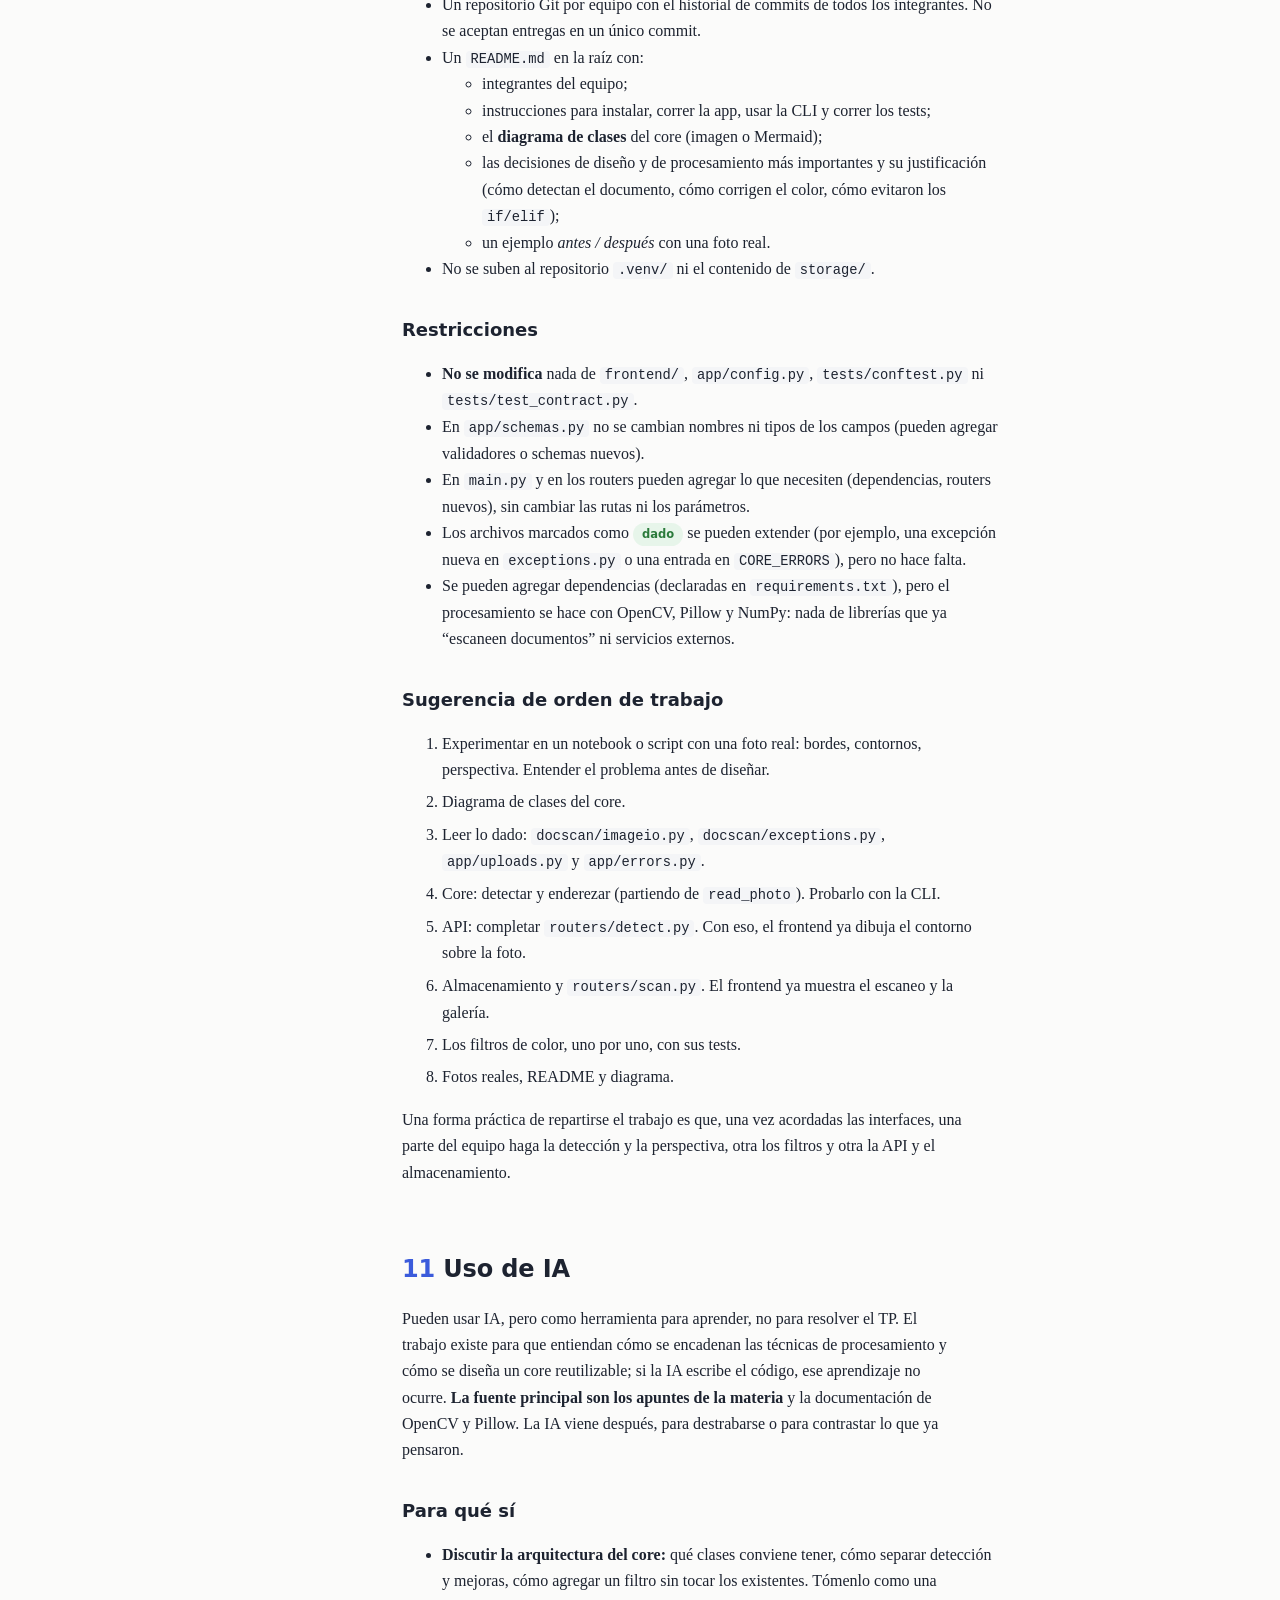
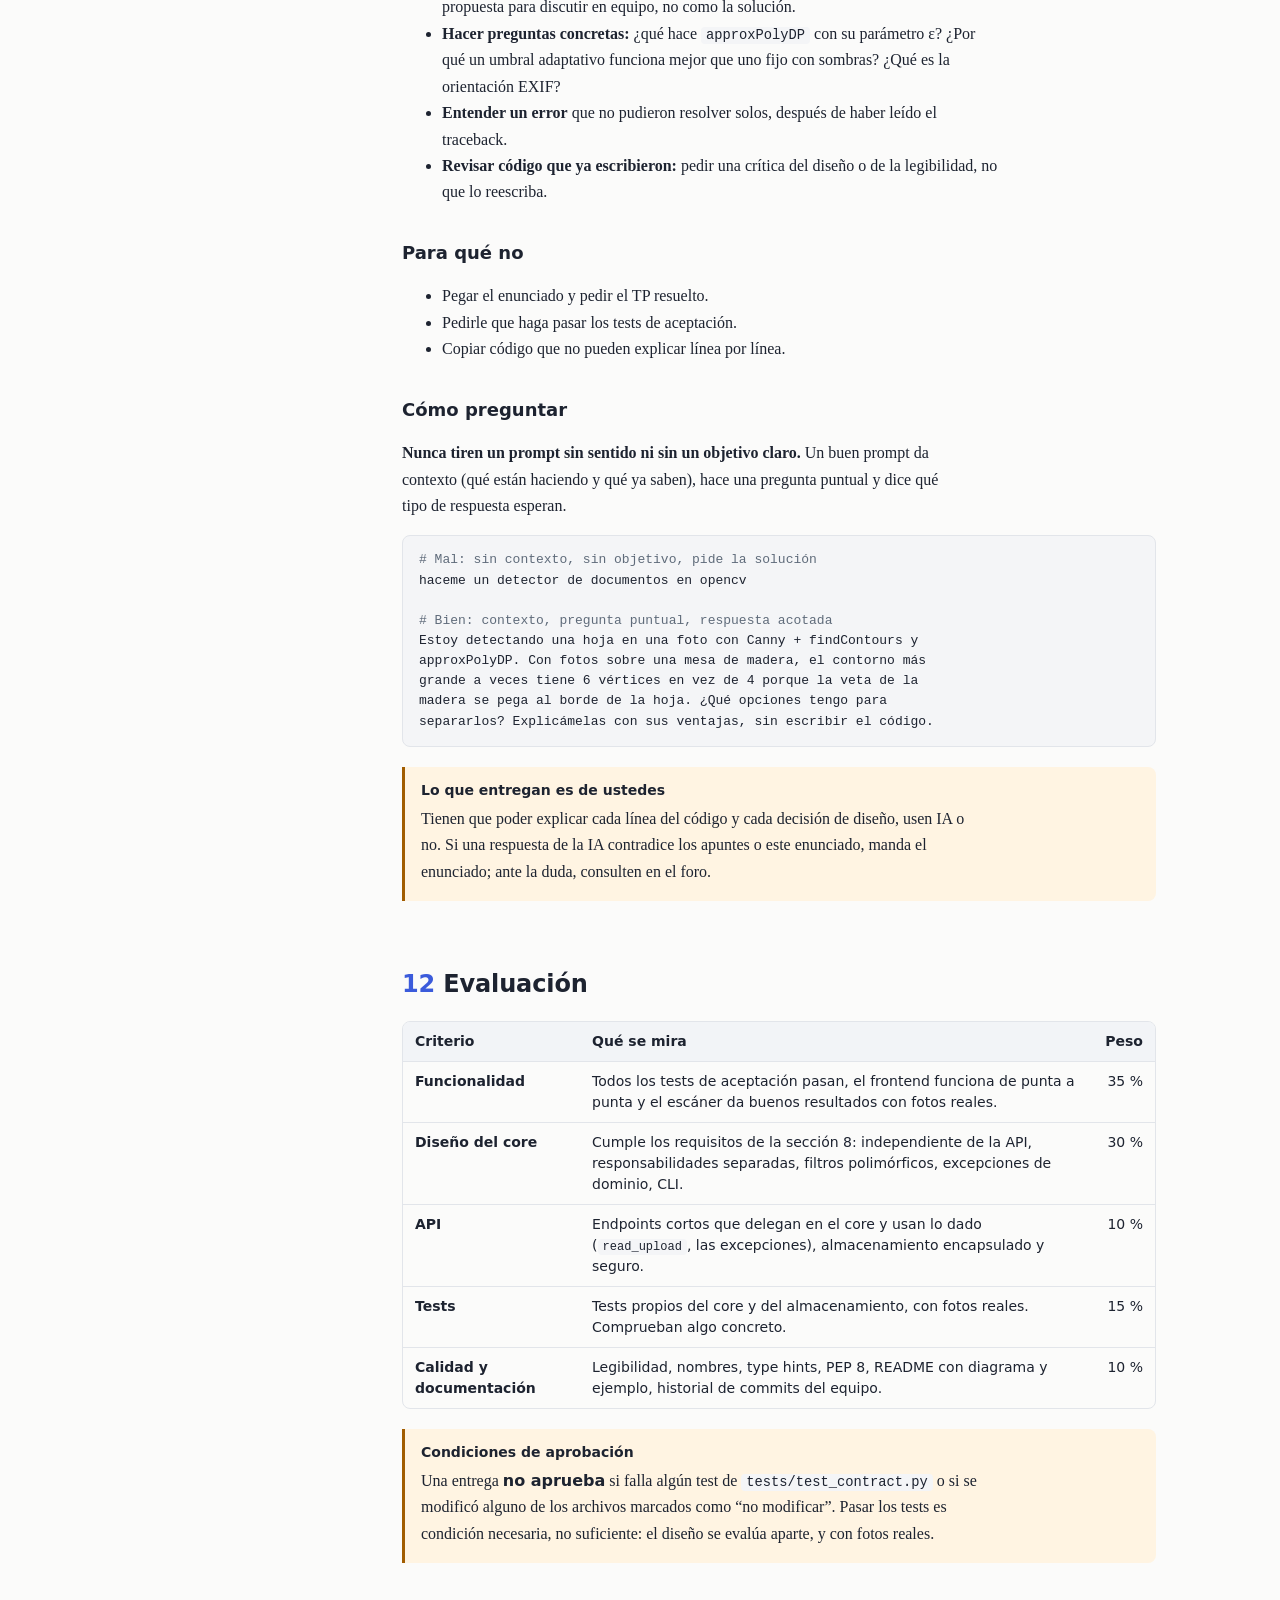
==== commit f71a8736: "Fixes" ====
--- a/tp-2/enunciado.html
+++ b/tp-2/enunciado.html
@@ -159,14 +159,19 @@
     ├── pytest.ini
     ├── app/                  <span class="c">la API (FastAPI)</span>
     │   ├── config.py         <span class="tag dado">dado · no modificar</span>  <span class="c">carpeta de almacenamiento, formatos, límite de tamaño</span>
-    │   ├── main.py           <span class="tag dado">dado</span> · <span class="tag hacer">completar</span>  <span class="c">app, CORS, /api/health, routers y estáticos; falta el exception handler</span>
+    │   ├── main.py           <span class="tag dado">dado</span>  <span class="c">app, CORS, /api/health, exception handlers, routers y estáticos</span>
     │   ├── schemas.py        <span class="tag dado">dado</span>  <span class="c">contrato de entrada/salida (DetectionOut, ScanOut, ErrorOut)</span>
+    │   ├── errors.py         <span class="tag dado">dado</span>  <span class="c">ApiError, ScanNotFound y la traducción de excepciones a HTTP</span>
+    │   ├── uploads.py        <span class="tag dado">dado</span>  <span class="c">read_upload: lee y valida la foto subida (413 / 400)</span>
     │   ├── routers/          <span class="c">endpoints ya declarados (rutas, parámetros, schemas)</span>
     │   │   ├── detect.py     <span class="tag hacer">completar</span>  <span class="c">POST /api/detect, hoy responde un ejemplo vacío</span>
     │   │   └── scan.py       <span class="tag hacer">completar</span>  <span class="c">/api/scans, hoy responden ejemplos vacíos</span>
-    │   └── ...               <span class="tag hacer">hacer</span>  <span class="c">errores, almacenamiento: como lo diseñen</span>
-    ├── docscan/              <span class="tag hacer">hacer</span>  <span class="c">el core: detección, perspectiva, mejoras, CLI</span>
-    │   └── __init__.py
+    │   └── ...               <span class="tag hacer">hacer</span>  <span class="c">almacenamiento de los escaneos: como lo diseñen</span>
+    ├── docscan/              <span class="c">el core</span>
+    │   ├── __init__.py
+    │   ├── exceptions.py     <span class="tag dado">dado</span>  <span class="c">ScanError, InvalidImage, DocumentNotFound</span>
+    │   ├── imageio.py        <span class="tag dado">dado</span>  <span class="c">read_photo (con EXIF), Pillow ↔ OpenCV, encode_png</span>
+    │   └── ...               <span class="tag hacer">hacer</span>  <span class="c">detección, perspectiva, filtros, escáner, CLI (__main__.py)</span>
     ├── tests/
     │   ├── conftest.py       <span class="tag dado">dado · no modificar</span>
     │   └── test_contract.py  <span class="tag dado">dado · no modificar</span>  <span class="c">tests de aceptación (79 casos)</span>
@@ -186,8 +191,9 @@
 
 <div class="callout warn">
   <strong>Estado inicial</strong>
-  <p>Los endpoints ya existen, con sus parámetros y sus schemas (se ven en <code>/docs</code>), pero responden <strong>ejemplos vacíos</strong>: <code>/api/detect</code> devuelve una foto de 0×0 sin esquinas, <code>POST /api/scans</code> un escaneo sin imagen, el listado <code>[]</code>, y no se guarda nada. El trabajo es reemplazar cada <code>TODO</code> por la implementación real usando el core.</p>
-  <p>Los tests de aceptación arrancan fallando: <code>pytest</code> da <em>60 failed, 19 passed</em>. Los que ya pasan son los que valida FastAPI solo con los schemas (opciones fuera de rango, falta el archivo).</p>
+  <p>Los endpoints ya existen, con sus parámetros y sus schemas (se ven en <code>/docs</code>), pero responden <strong>ejemplos vacíos</strong>: <code>/api/detect</code> devuelve el tamaño de la foto sin esquinas, <code>POST /api/scans</code> un escaneo sin imagen, el listado <code>[]</code>, y no se guarda nada. El trabajo es reemplazar cada <code>TODO</code> por la implementación real usando el core.</p>
+  <p>Lo que <strong>ya está resuelto</strong>: abrir la foto (formato por contenido y orientación EXIF), validar la subida (tamaño, archivo inválido, formato no soportado), la conversión Pillow ↔ OpenCV, codificar el PNG, las excepciones de dominio y su traducción a HTTP.</p>
+  <p>Los tests de aceptación arrancan fallando: <code>pytest</code> da <em>48 failed, 31 passed</em>. Los que ya pasan son los de validación del archivo y de las opciones.</p>
 </div>
 
 <!-- ===================================================================== -->
@@ -223,7 +229,7 @@
 <h2 id="procesamiento"><span class="n">4</span>El procesamiento</h2>
 <p>Escanear una foto es aplicar estos pasos, en este orden:</p>
 <ol class="pasos">
-  <li><strong>Abrir la foto respetando la orientación EXIF.</strong> Los celulares guardan los píxeles “acostados” y anotan en el EXIF cómo hay que girarlos. Si no se aplica esa rotación (<code>ImageOps.exif_transpose</code>), el documento sale de costado. Todas las coordenadas del contrato son las de la foto <em>ya girada</em>, como se ve en pantalla.</li>
+  <li><strong>Abrir la foto respetando la orientación EXIF</strong> <span class="tag dado">dado: <code>docscan.read_photo</code></span>. Los celulares guardan los píxeles “acostados” y anotan en el EXIF cómo hay que girarlos. Si no se aplica esa rotación (<code>ImageOps.exif_transpose</code>), el documento sale de costado. Todas las coordenadas del contrato son las de la foto <em>ya girada</em>, como se ve en pantalla.</li>
   <li><strong>Detectar el documento:</strong> encontrar sus cuatro esquinas. Ver las reglas abajo.</li>
   <li><strong>Corregir la perspectiva:</strong> llevar esas cuatro esquinas a un rectángulo. El resultado tiene que quedar <em>derecho</em> (la esquina superior izquierda del documento queda arriba a la izquierda, sin espejar) y <em>recortado</em> (sin restos de la mesa).</li>
   <li><strong>Corrección de color</strong> (si <code>color_correction</code>).</li>
@@ -329,7 +335,7 @@
 <p><code>options</code> son las opciones <strong>con los valores por defecto ya aplicados</strong>: si el pedido no manda ninguna, vale <code>{"color_mode": "color", "color_correction": true, "soften_colors": 0.0}</code>. <code>GET /api/scans/{id}</code> devuelve exactamente lo mismo que respondió el <code>POST</code>.</p>
 
 <h3>Validación del archivo</h3>
-<p>Los dos endpoints que reciben una foto la validan igual, <strong>en este orden</strong>; la primera regla que falla define la respuesta:</p>
+<p>Los dos endpoints que reciben una foto la validan igual, <strong>en este orden</strong>; la primera regla que falla define la respuesta. Las reglas 1 a 3 ya las resuelve <code>app/uploads.py</code> (<code>read_upload</code>), que los routers ya llaman; la 4 la tienen que lanzar ustedes desde el core.</p>
 <ol>
   <li>Supera <code>config.MAX_UPLOAD_BYTES</code> (10&nbsp;MB) → <code>413</code> <code>FILE_TOO_LARGE</code>.</li>
   <li>No se puede abrir como imagen (vacío, texto, corrupto) → <code>400</code> <code>INVALID_FILE</code>.</li>
@@ -358,7 +364,11 @@
   </tbody>
 </table>
 </div>
-<p>El frontend muestra <code>message</code> al usuario, así que tiene que ser claro y estar en español. La traducción de excepciones de dominio a HTTP se hace en <strong>un único lugar</strong> (un <em>exception handler</em> de FastAPI), no con <code>try/except</code> en cada endpoint.</p>
+<p>El frontend muestra <code>message</code> al usuario, así que tiene que ser claro y estar en español. La traducción de excepciones a HTTP ya está hecha, en <strong>un único lugar</strong>: <code>app/errors.py</code>, registrado en <code>main.py</code>. Por eso los endpoints no llevan <code>try/except</code>:</p>
+<ul>
+  <li>las excepciones del core (<code>docscan.ScanError</code> y sus subclases) se traducen con la tabla <code>CORE_ERRORS</code>: <code>InvalidImage</code> → <code>400 INVALID_FILE</code>, <code>DocumentNotFound</code> → <code>422 DOCUMENT_NOT_FOUND</code>. Si crean subclases propias, heredan la entrada de su clase padre;</li>
+  <li>los errores de la API se lanzan como <code>ApiError(status, code, message)</code>. Para un id inexistente ya existe <code>ScanNotFound(scan_id)</code> → <code>404 SCAN_NOT_FOUND</code>.</li>
+</ul>
 
 <!-- ===================================================================== -->
 <h2 id="almacenamiento"><span class="n">7</span>Almacenamiento</h2>
@@ -376,7 +386,7 @@
   <li>Validen el <code>id</code> que llega por la URL antes de armar una ruta con él: <code>../config</code> no es un id válido.</li>
   <li>Usen <strong>siempre</strong> <code>config.STORAGE_DIR</code> y <code>config.MEDIA_URL</code>. Los tests redirigen la carpeta con la variable de entorno <code>TP_STORAGE_DIR</code>.</li>
 </ul>
-<p>Encapsulen esto en una clase (por ejemplo, <code>ScanRepository</code> con <code>save</code>, <code>get</code>, <code>list</code> y <code>delete</code>): si mañana se cambia el disco por una base de datos o por S3, solo cambia esa clase.</p>
+<p>Encapsulen esto en una clase (por ejemplo, <code>ScanRepository</code> con <code>save</code>, <code>get</code>, <code>list</code> y <code>delete</code>, que lanza <code>ScanNotFound</code> si el id no existe): si mañana se cambia el disco por una base de datos o por S3, solo cambia esa clase.</p>
 
 <!-- ===================================================================== -->
 <h2 id="core"><span class="n">8</span>El core <code>docscan</code></h2>
@@ -389,8 +399,8 @@
     Escribe el escaneo en <code>SALIDA</code> como PNG y termina con código 0. Si no reconoce el documento, explica el motivo por <code>stderr</code>, <strong>no</strong> crea <code>SALIDA</code> y termina con un código distinto de 0.</li>
   <li><strong>Responsabilidades separadas.</strong> Detectar, enderezar y mejorar son tres cosas distintas, en clases distintas. Debe poder usarse el detector solo (lo necesita <code>/api/detect</code>) o cambiar el algoritmo de detección sin tocar el resto.</li>
   <li><strong>Mejoras con polimorfismo.</strong> Cada mejora (corrección de color, aclarado, escala de grises, blanco y negro) es una clase con una interfaz común, por ejemplo un <code>Filter</code> abstracto con <code>apply(image) → image</code>. El escáner arma la secuencia de filtros según las opciones y los aplica uno tras otro <strong>sin saber cuál es cuál</strong>. Ningún <code>if/elif</code> sobre el nombre de un filtro dentro del bucle que los aplica; agregar un filtro nuevo (sepia, eliminación de sombras…) no debería requerir tocar los existentes.</li>
-  <li><strong>Excepciones de dominio.</strong> El core lanza sus propias excepciones (<code>InvalidImage</code>, <code>DocumentNotFound</code>…); la API las traduce a HTTP y la CLI, a un mensaje por <code>stderr</code>.</li>
-  <li><strong>Conversión Pillow ↔ OpenCV en un solo lugar.</strong> Pillow trabaja en RGB y OpenCV en BGR: esa conversión no se repite en cada clase.</li>
+  <li><strong>Excepciones de dominio.</strong> Usen las de <code>docscan/exceptions.py</code> (dadas): el detector lanza <code>DocumentNotFound</code> con un mensaje claro. La API ya las traduce a HTTP; la CLI tiene que mostrarlas como un mensaje por <code>stderr</code>.</li>
+  <li><strong>Imágenes de OpenCV en todo el core.</strong> <code>read_photo</code> (dado) devuelve un <code>Photo</code> con <code>format</code> y una <code>image</code> BGR ya derecha según EXIF, y <code>encode_png</code> (dado) la guarda. La conversión Pillow ↔ OpenCV vive solo en <code>docscan/imageio.py</code> (<code>to_pil</code>, <code>from_pil</code>): no la repitan en cada clase.</li>
   <li><strong>Configurable.</strong> Los parámetros del algoritmo (área mínima, tamaño de trabajo, umbrales) son atributos con valores por defecto, no números mágicos sueltos.</li>
   <li><strong>Type hints</strong> en todas las firmas públicas y <strong>PEP 8</strong>.</li>
 </ol>
@@ -405,13 +415,16 @@
     soften_colors: Annotated[float, Form(ge=0, le=1)] = 0.0,
 ):
     options = ScanOptions(color_mode=color_mode, color_correction=color_correction, soften_colors=soften_colors)
-    <span class="c"># TODO (team): validate the file, scan it with docscan and save the result.</span>
-    return empty_scan(original_name=file.filename or "", options=options)</code></pre>
+    upload = await read_upload(file)  <span class="c"># given: 413 FILE_TOO_LARGE / 400 INVALID_FILE / 400 UNSUPPORTED_FORMAT</span>
+    <span class="c"># TODO (team): scan upload.photo.image with docscan, save the result (PNG), the original</span>
+    <span class="c"># photo (upload.content) and the metadata, and return the saved scan.</span>
+    return empty_scan(original_name=upload.name, options=options)</code></pre>
+<p><code>upload</code> trae el nombre que mandó el usuario (<code>upload.name</code>), los bytes tal cual llegaron (<code>upload.content</code>, para guardar el original) y la foto lista para el core (<code>upload.photo.image</code>, BGR, y <code>upload.photo.format</code>).</p>
 <p>Se reemplaza el <code>TODO</code> y el <code>empty_scan</code> (que después se borra) por llamadas al core y al almacenamiento. Si el core está bien diseñado, el endpoint sigue siendo corto y no sabe de píxeles. Un esbozo:</p>
-<pre><code>    content = await read_upload(file)                  <span class="c"># 413 / 400</span>
-    result = scanner.scan(content, options)            <span class="c"># el core; puede lanzar DocumentNotFound</span>
-    return repository.save(file.filename, content, result, options)</code></pre>
-<p>Los errores no se atrapan en el endpoint: los traduce el <em>exception handler</em> que registren en <code>main.py</code>.</p>
+<pre><code>    upload = await read_upload(file)
+    result = scanner.scan(upload.photo.image, options)  <span class="c"># el core; puede lanzar DocumentNotFound</span>
+    return repository.save(upload, result, options)</code></pre>
+<p>Los errores no se atrapan en el endpoint: los traduce <code>app/errors.py</code>.</p>
 
 <div class="callout">
   <strong>Recomendación</strong>
@@ -432,7 +445,7 @@
 </ul>
 <pre><code>cd backend
 pytest tests/test_contract.py -v</code></pre>
-<p>Arrancan <strong>60 failed, 19 passed</strong>. <strong>Todos tienen que pasar</strong> y <strong>no se pueden modificar</strong>. Si alguno parece contradecir el enunciado, consúltenlo en el foro en vez de cambiarlo. Los mensajes de error de cada test dicen qué se esperaba.</p>
+<p>Arrancan <strong>48 failed, 31 passed</strong>. <strong>Todos tienen que pasar</strong> y <strong>no se pueden modificar</strong>. Si alguno parece contradecir el enunciado, consúltenlo en el foro en vez de cambiarlo. Los mensajes de error de cada test dicen qué se esperaba.</p>
 
 <h3>Tests propios del equipo</h3>
 <p>Además, en archivos nuevos dentro de <code>backend/tests/</code>:</p>
@@ -463,7 +476,8 @@
 <ul>
   <li><strong>No se modifica</strong> nada de <code>frontend/</code>, <code>app/config.py</code>, <code>tests/conftest.py</code> ni <code>tests/test_contract.py</code>.</li>
   <li>En <code>app/schemas.py</code> no se cambian nombres ni tipos de los campos (pueden agregar validadores o schemas nuevos).</li>
-  <li>En <code>main.py</code> y en los routers pueden agregar lo que necesiten (exception handlers, dependencias), sin cambiar las rutas ni los parámetros.</li>
+  <li>En <code>main.py</code> y en los routers pueden agregar lo que necesiten (dependencias, routers nuevos), sin cambiar las rutas ni los parámetros.</li>
+  <li>Los archivos marcados como <span class="tag dado">dado</span> se pueden extender (por ejemplo, una excepción nueva en <code>exceptions.py</code> o una entrada en <code>CORE_ERRORS</code>), pero no hace falta.</li>
   <li>Se pueden agregar dependencias (declaradas en <code>requirements.txt</code>), pero el procesamiento se hace con OpenCV, Pillow y NumPy: nada de librerías que ya “escaneen documentos” ni servicios externos.</li>
 </ul>
 
@@ -471,8 +485,9 @@
 <ol class="hitos">
   <li>Experimentar en un notebook o script con una foto real: bordes, contornos, perspectiva. Entender el problema antes de diseñar.</li>
   <li>Diagrama de clases del core.</li>
-  <li>Core: abrir la foto (con EXIF), detectar y enderezar. Probarlo con la CLI.</li>
-  <li>API: el exception handler en <code>main.py</code> y completar <code>routers/detect.py</code>. Con eso, el frontend ya dibuja el contorno sobre la foto.</li>
+  <li>Leer lo dado: <code>docscan/imageio.py</code>, <code>docscan/exceptions.py</code>, <code>app/uploads.py</code> y <code>app/errors.py</code>.</li>
+  <li>Core: detectar y enderezar (partiendo de <code>read_photo</code>). Probarlo con la CLI.</li>
+  <li>API: completar <code>routers/detect.py</code>. Con eso, el frontend ya dibuja el contorno sobre la foto.</li>
   <li>Almacenamiento y <code>routers/scan.py</code>. El frontend ya muestra el escaneo y la galería.</li>
   <li>Los filtros de color, uno por uno, con sus tests.</li>
   <li>Fotos reales, README y diagrama.</li>
@@ -523,7 +538,7 @@
   <tbody>
     <tr><td><strong>Funcionalidad</strong></td><td>Todos los tests de aceptación pasan, el frontend funciona de punta a punta y el escáner da buenos resultados con fotos reales.</td><td class="num">35 %</td></tr>
     <tr><td><strong>Diseño del core</strong></td><td>Cumple los requisitos de la sección 8: independiente de la API, responsabilidades separadas, filtros polimórficos, excepciones de dominio, CLI.</td><td class="num">30 %</td></tr>
-    <tr><td><strong>API</strong></td><td>Endpoints cortos, validación, traducción centralizada de errores, almacenamiento encapsulado y seguro.</td><td class="num">10 %</td></tr>
+    <tr><td><strong>API</strong></td><td>Endpoints cortos que delegan en el core y usan lo dado (<code>read_upload</code>, las excepciones), almacenamiento encapsulado y seguro.</td><td class="num">10 %</td></tr>
     <tr><td><strong>Tests</strong></td><td>Tests propios del core y del almacenamiento, con fotos reales. Comprueban algo concreto.</td><td class="num">15 %</td></tr>
     <tr><td><strong>Calidad y documentación</strong></td><td>Legibilidad, nombres, type hints, PEP 8, README con diagrama y ejemplo, historial de commits del equipo.</td><td class="num">10 %</td></tr>
   </tbody>
@@ -556,8 +571,8 @@
 <p>Revisen el orden de las esquinas: el de origen y el de destino de <code>getPerspectiveTransform</code> tienen que coincidir (sup. izq., sup. der., inf. der., inf. izq.). Y que <code>cv2</code> trabaja con <code>(x, y)</code> en los puntos pero <code>array[y, x]</code> al indexar.</p>
 <h4>El frontend dice “Server disconnected”.</h4>
 <p>El backend no está corriendo. Ábranlo desde el propio backend (<code>http://localhost:8765</code>). Si lo sirven con otra herramienta o en otro puerto, agreguen <code>?api=http://localhost:PUERTO</code> a la URL.</p>
-<h4>¿Puedo usar <code>cv2.imdecode</code> en lugar de Pillow para abrir la foto?</h4>
-<p>Sí, pero OpenCV no aplica la orientación EXIF al decodificar desde memoria, y Pillow además les da el formato de la imagen para validarlo. Lo más simple es abrir con Pillow y convertir a NumPy.</p>
+<h4>¿Por qué se abre la foto con Pillow y no con <code>cv2.imdecode</code>?</h4>
+<p>Porque OpenCV no aplica la orientación EXIF al decodificar desde memoria, y Pillow además da el formato de la imagen para validarlo. <code>read_photo</code> abre con Pillow y entrega un array de OpenCV: de ahí en adelante trabajen con OpenCV y NumPy.</p>
 <h4>Los tests pasan pero con mis fotos no anda.</h4>
 <p>Es esperable: las fotos sintéticas son fáciles. Prueben con fondos con textura, sombras y poca luz, y ajusten el algoritmo. Eso también se evalúa.</p>
 
